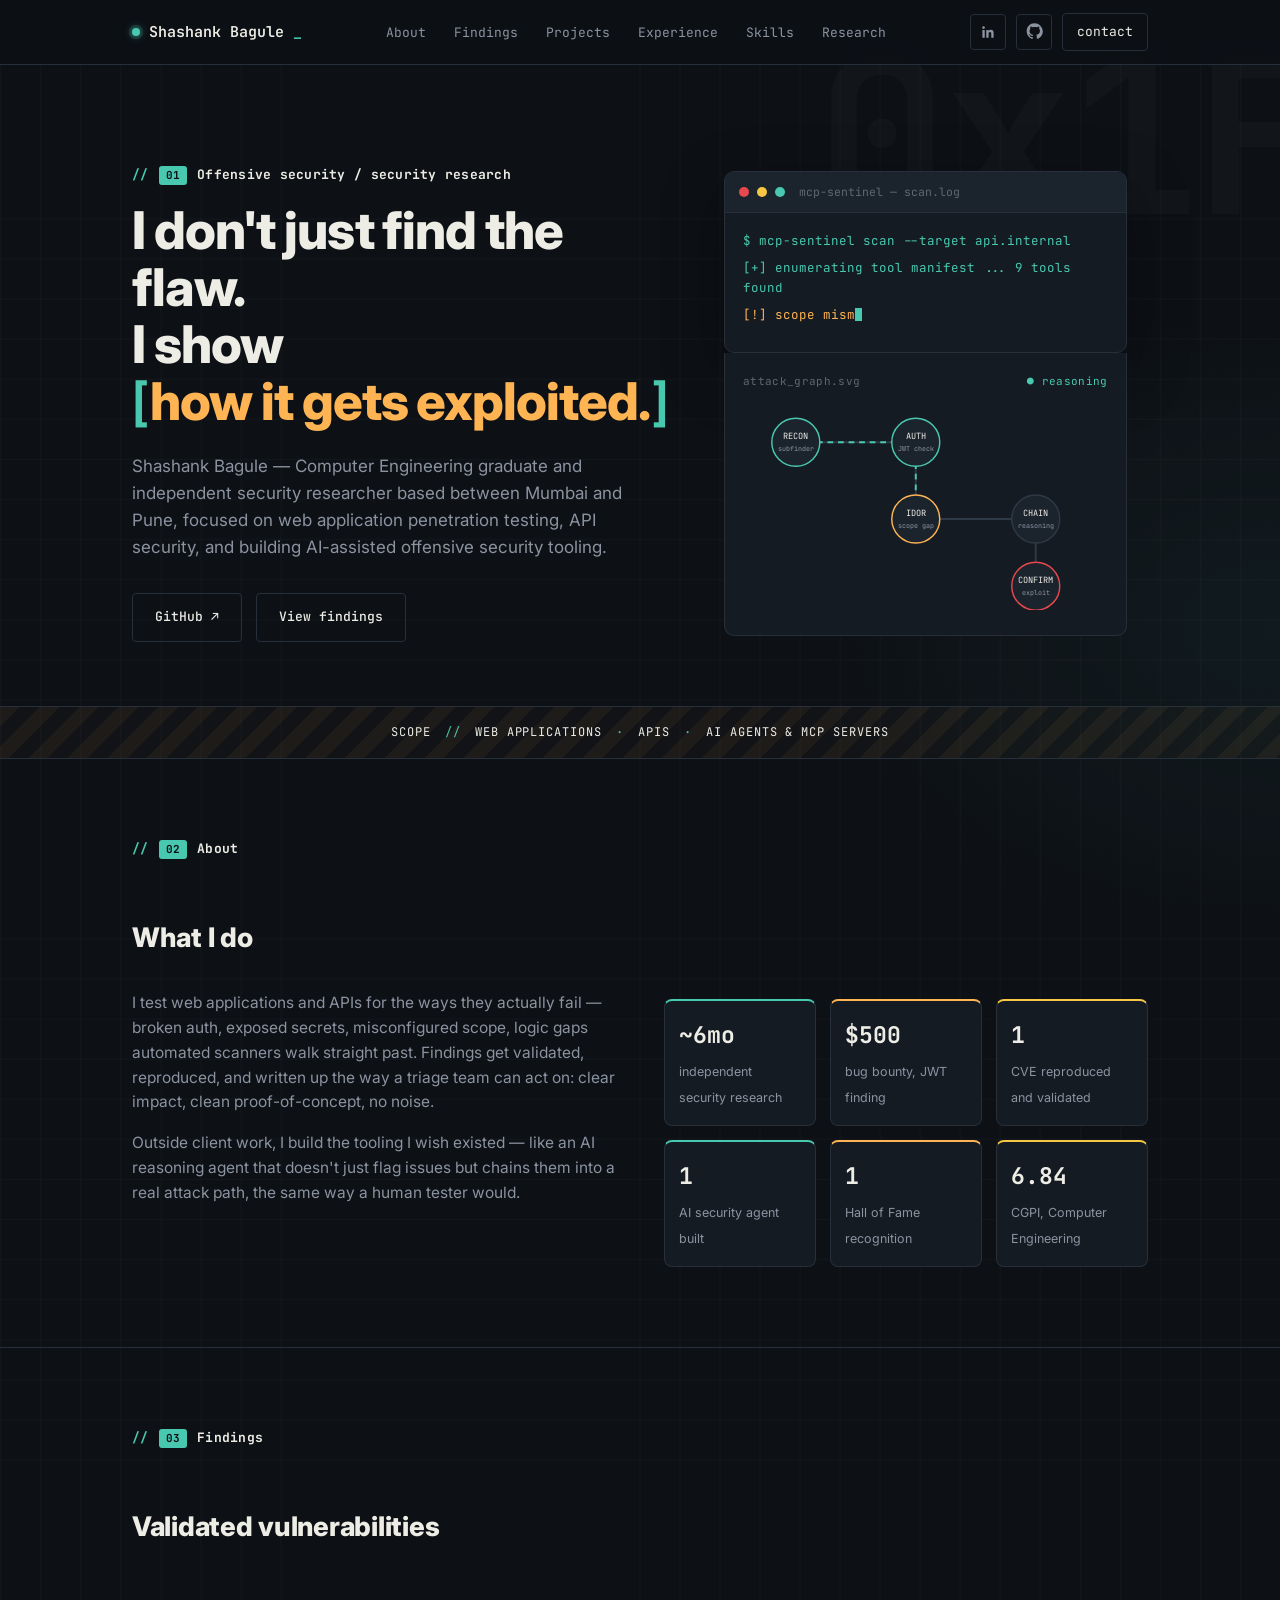
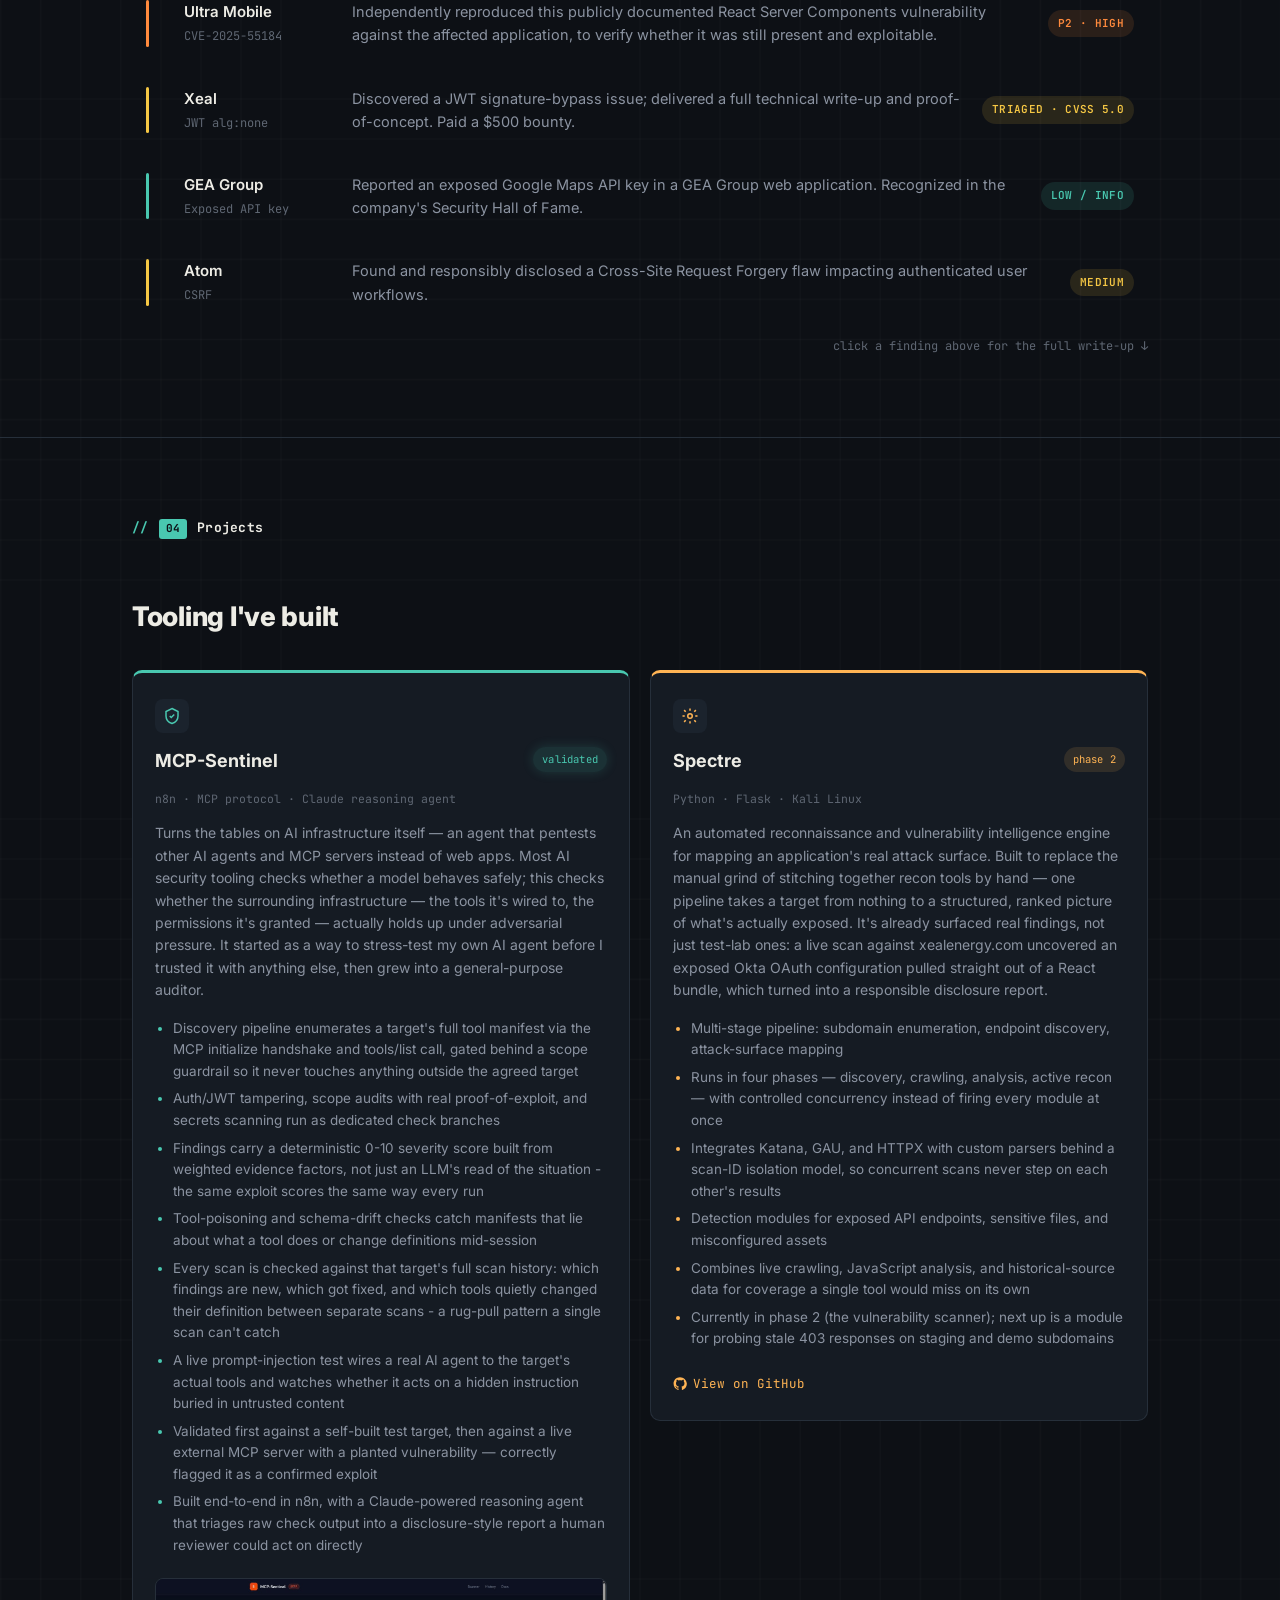
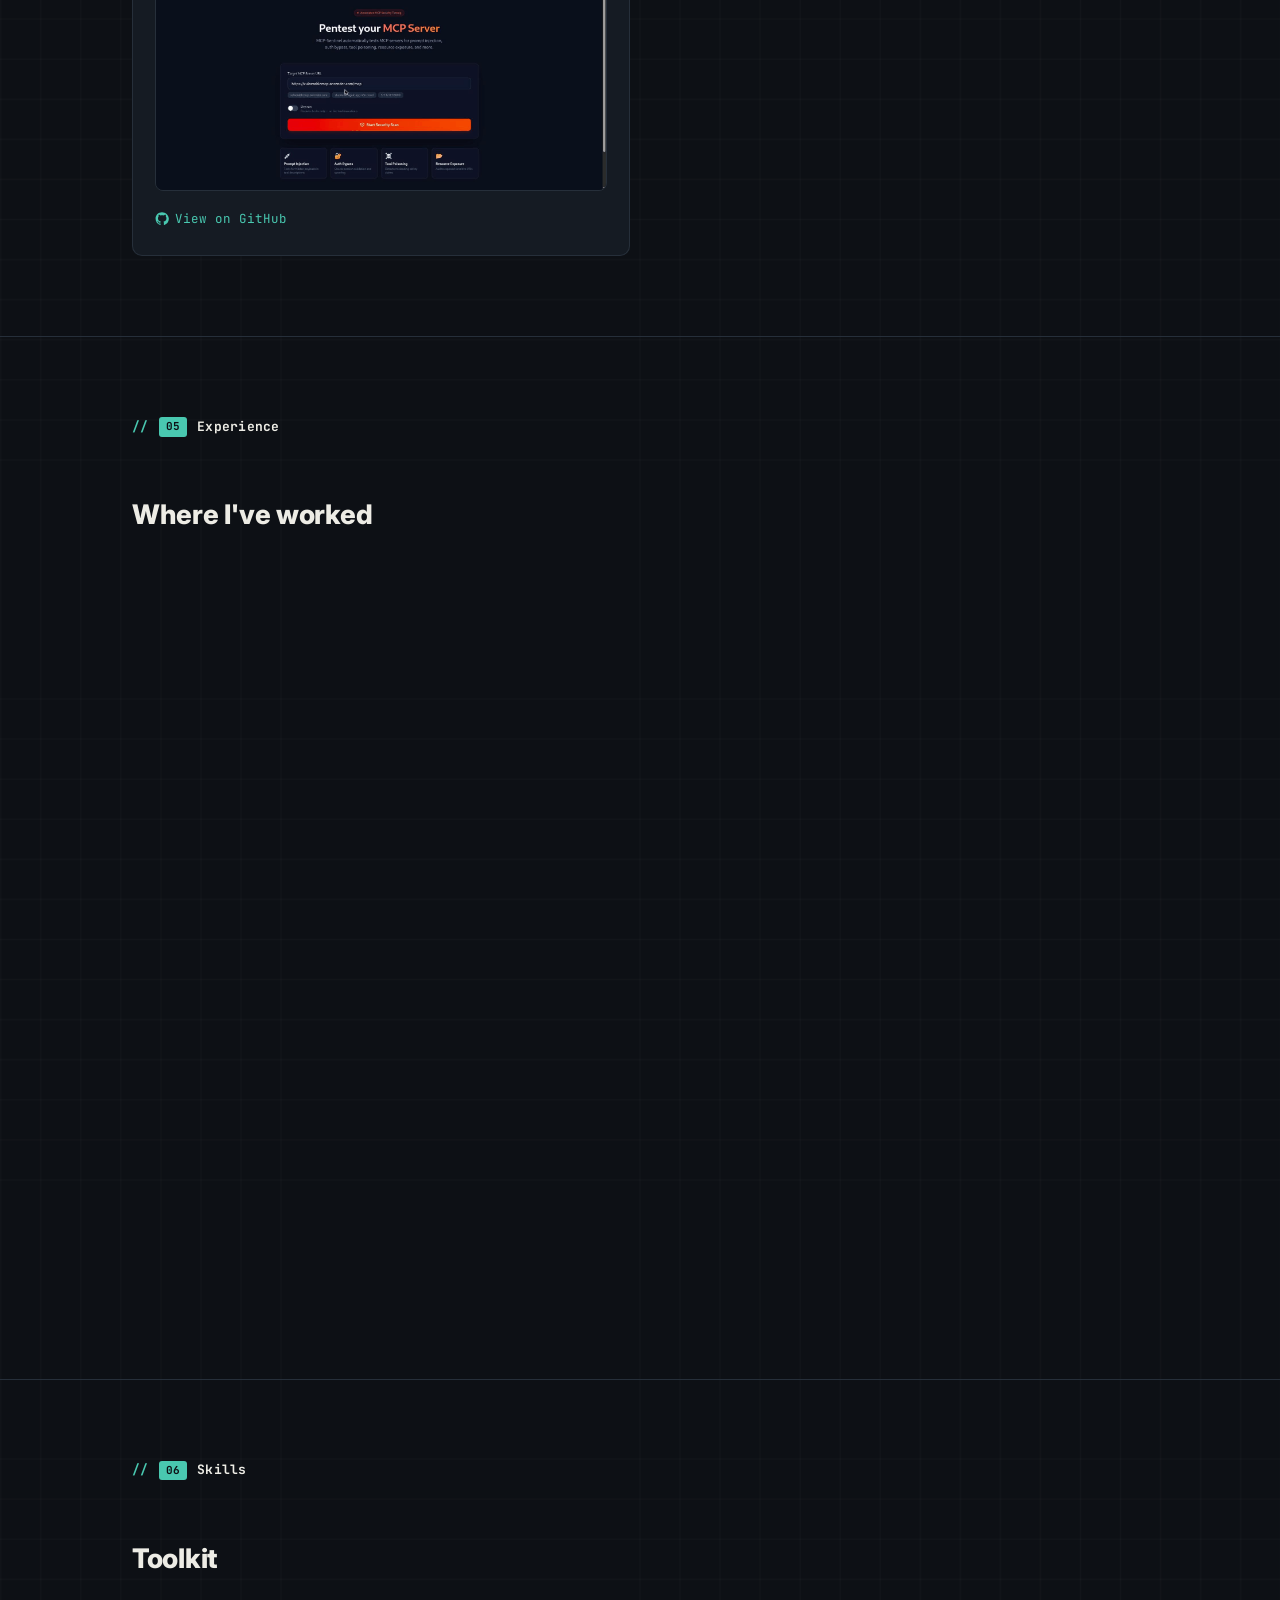
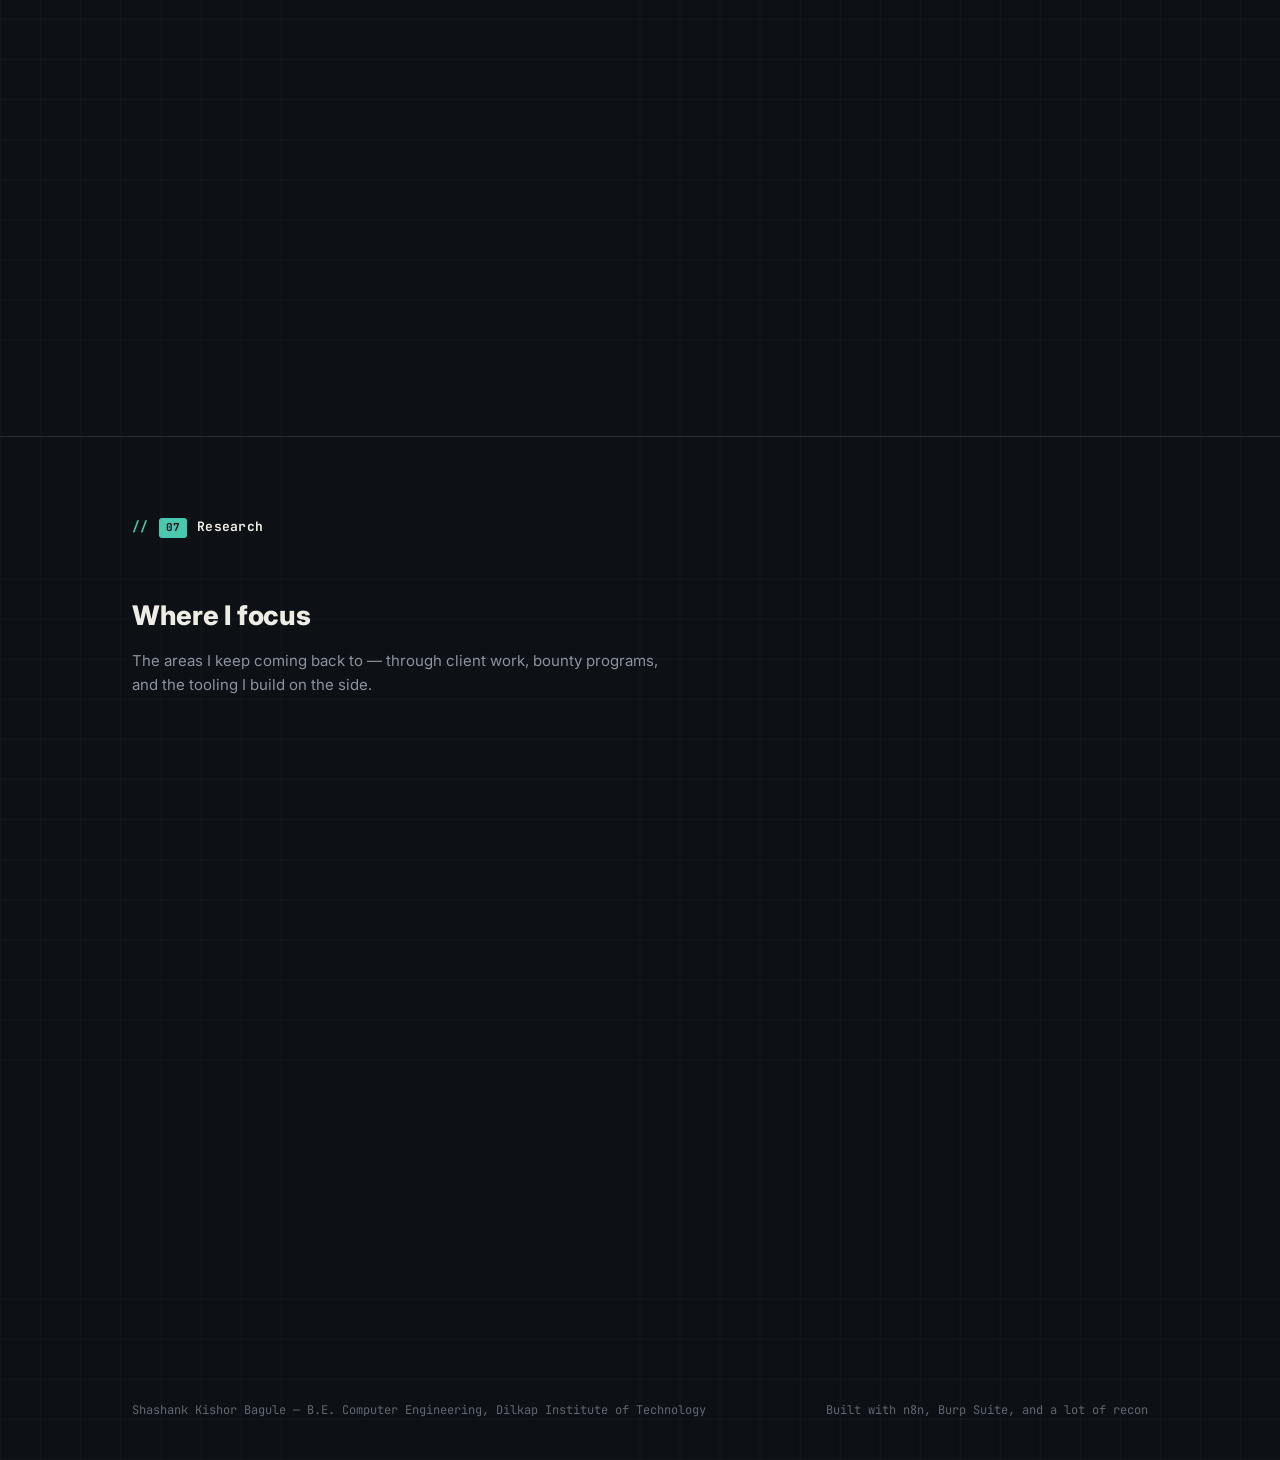
==== index.html @ 4a36bcb7 "Insert MCP-Sentinel scan demo image in index.html Added a demo image for the MCP-Sentinel scan." ====
<!DOCTYPE html>
<html lang="en">
<head>
<meta charset="UTF-8">
<meta name="viewport" content="width=device-width, initial-scale=1.0">
<title>Shashank Bagule — Security Researcher</title>
<meta name="description" content="Shashank Bagule — Security researcher and offensive security tooling builder. Web application penetration testing, VAPT, and AI-assisted security agents.">
<link rel="preconnect" href="https://fonts.googleapis.com">
<link rel="preconnect" href="https://fonts.gstatic.com" crossorigin>
<link href="https://fonts.googleapis.com/css2?family=JetBrains+Mono:wght@400;500;600;700&family=Inter:wght@400;500;600;700;800;900&display=swap" rel="stylesheet">
<link rel="stylesheet" href="assets/style.css">
</head>
<body>

<header>
  <nav class="wrap">
    <a href="#top" class="logo"><span class="dot"></span>Shashank Bagule<span class="cursor">_</span></a>
    <ul class="navlinks">
      <li><a href="#about">About</a></li>
      <li><a href="#findings">Findings</a></li>
      <li><a href="#projects">Projects</a></li>
      <li><a href="#experience">Experience</a></li>
      <li><a href="#skills">Skills</a></li>
      <li><a href="#research">Research</a></li>
    </ul>
    <div class="navright">
      <a class="navicon" href="https://linkedin.com/in/shashankbagule" target="_blank" rel="noopener" aria-label="LinkedIn">
        <svg width="16" height="16" viewBox="0 0 24 24" fill="currentColor"><path d="M20.45 20.45h-3.55v-5.57c0-1.33-.02-3.04-1.85-3.04-1.85 0-2.14 1.45-2.14 2.94v5.67H9.36V9h3.41v1.56h.05c.48-.9 1.64-1.85 3.37-1.85 3.6 0 4.27 2.37 4.27 5.45v6.29zM5.34 7.43c-1.14 0-2.06-.93-2.06-2.06 0-1.14.92-2.06 2.06-2.06 1.13 0 2.06.92 2.06 2.06 0 1.13-.93 2.06-2.06 2.06zm1.78 13.02H3.56V9h3.56v11.45z"/></svg>
      </a>
      <a class="navicon" href="https://github.com/shashankbagule" target="_blank" rel="noopener" aria-label="GitHub">
        <svg width="17" height="17" viewBox="0 0 24 24" fill="currentColor"><path d="M12 .5C5.73.5.98 5.24.98 11.52c0 5.02 3.26 9.28 7.77 10.78.57.1.78-.25.78-.55 0-.27-.01-1.16-.02-2.11-3.16.69-3.83-1.35-3.83-1.35-.52-1.31-1.26-1.66-1.26-1.66-1.03-.7.08-.69.08-.69 1.14.08 1.74 1.17 1.74 1.17 1.01 1.73 2.65 1.23 3.3.94.1-.73.4-1.23.72-1.51-2.52-.29-5.17-1.26-5.17-5.62 0-1.24.44-2.26 1.17-3.05-.12-.29-.51-1.45.11-3.02 0 0 .96-.31 3.14 1.16.91-.25 1.89-.38 2.86-.38.97 0 1.95.13 2.86.38 2.18-1.47 3.14-1.16 3.14-1.16.62 1.57.23 2.73.11 3.02.73.79 1.17 1.81 1.17 3.05 0 4.37-2.65 5.33-5.18 5.61.41.35.77 1.04.77 2.1 0 1.51-.01 2.73-.01 3.1 0 .3.2.66.79.55 4.5-1.5 7.76-5.76 7.76-10.78C23.02 5.24 18.27.5 12 .5z"/></svg>
      </a>
      <a class="navcta" href="mailto:shashankbagule@gmail.com" id="navContactBtn">contact</a>
    </div>
    <button class="menutoggle" id="menutoggle" aria-label="Toggle menu">≡</button>
  </nav>
</header>

<main id="top">

  <section class="hero">
    <div class="hero-watermark">0x1F</div>
    <div class="wrap hero-grid">
      <div>
        <span class="comment"><span class="num">01</span> Offensive security / security research</span>
        <h1>I don't just find the flaw.<br>I show <span class="hl">how it gets exploited.</span></h1>
        <p class="lede">Shashank Bagule — Computer Engineering graduate and independent security researcher based between Mumbai and Pune, focused on web application penetration testing, API security, and building AI-assisted offensive security tooling.</p>
        <div class="herobtns">
          <a class="btn btn-ghost" href="https://github.com/shashankbagule" target="_blank" rel="noopener">GitHub ↗</a>
          <a class="btn btn-ghost" href="#findings">View findings</a>
        </div>
      </div>
      <div>
        <div class="console">
          <div class="console-bar">
            <span class="tl tl-r"></span><span class="tl tl-y"></span><span class="tl tl-g"></span>
            <span class="fname">mcp-sentinel — scan.log</span>
          </div>
          <div class="console-body" id="termbody" aria-hidden="true"></div>
        </div>
        <div class="graph-box">
          <div class="graph-label"><span>attack_graph.svg</span><span class="live">reasoning</span></div>
          <svg viewBox="0 0 380 220" width="100%" role="img" aria-label="Diagram of an attack chain moving from recon to authentication bypass to privilege escalation to a confirmed exploit">
            <title>Attack chain diagram</title>
            <line x1="55" y1="45" x2="180" y2="45" stroke="#2e3947" stroke-width="2"/>
            <line x1="180" y1="45" x2="180" y2="125" stroke="#2e3947" stroke-width="2"/>
            <line x1="180" y1="125" x2="305" y2="125" stroke="#2e3947" stroke-width="2"/>
            <line x1="305" y1="125" x2="305" y2="195" stroke="#2e3947" stroke-width="2"/>

            <line x1="55" y1="45" x2="180" y2="45" stroke="#49c8b0" stroke-width="2" class="dash"/>
            <line x1="180" y1="45" x2="180" y2="125" stroke="#49c8b0" stroke-width="2" class="dash"/>

            <circle cx="55" cy="45" r="25" fill="#1b232d" stroke="#49c8b0" stroke-width="1.5"/>
            <text x="55" y="42" text-anchor="middle" fill="#edece5" font-family="JetBrains Mono" font-size="9">RECON</text>
            <text x="55" y="54" text-anchor="middle" fill="#8b93a1" font-family="JetBrains Mono" font-size="7">subfinder</text>

            <circle cx="180" cy="45" r="25" fill="#1b232d" stroke="#49c8b0" stroke-width="1.5" class="pulse-dot"/>
            <text x="180" y="42" text-anchor="middle" fill="#edece5" font-family="JetBrains Mono" font-size="9">AUTH</text>
            <text x="180" y="54" text-anchor="middle" fill="#8b93a1" font-family="JetBrains Mono" font-size="7">JWT check</text>

            <circle cx="180" cy="125" r="25" fill="#1b232d" stroke="#ffb454" stroke-width="1.5"/>
            <text x="180" y="122" text-anchor="middle" fill="#edece5" font-family="JetBrains Mono" font-size="9">IDOR</text>
            <text x="180" y="134" text-anchor="middle" fill="#8b93a1" font-family="JetBrains Mono" font-size="7">scope gap</text>

            <circle cx="305" cy="125" r="25" fill="#1b232d" stroke="#2e3947" stroke-width="1.5"/>
            <text x="305" y="122" text-anchor="middle" fill="#edece5" font-family="JetBrains Mono" font-size="9">CHAIN</text>
            <text x="305" y="134" text-anchor="middle" fill="#8b93a1" font-family="JetBrains Mono" font-size="7">reasoning</text>

            <circle cx="305" cy="195" r="25" fill="#1b232d" stroke="#e5484d" stroke-width="1.5"/>
            <text x="305" y="192" text-anchor="middle" fill="#edece5" font-family="JetBrains Mono" font-size="9">CONFIRM</text>
            <text x="305" y="204" text-anchor="middle" fill="#8b93a1" font-family="JetBrains Mono" font-size="7">exploit</text>
          </svg>
        </div>
      </div>
    </div>
  </section>

  <div class="scope-stripe">
    <div class="wrap">
      <span>SCOPE</span><span class="sep">//</span><span>WEB APPLICATIONS</span><span class="sep">·</span><span>APIS</span><span class="sep">·</span><span>AI AGENTS &amp; MCP SERVERS</span>
    </div>
  </div>

  <section id="about">
    <div class="wrap">
      <div class="sec-head"><span class="comment"><span class="num">02</span> About</span></div>
      <h2 style="margin-bottom:32px;">What I do</h2>
      <div class="about-grid reveal">
        <div>
          <p>I test web applications and APIs for the ways they actually fail — broken auth, exposed secrets, misconfigured scope, logic gaps automated scanners walk straight past. Findings get validated, reproduced, and written up the way a triage team can act on: clear impact, clean proof-of-concept, no noise.</p>
          <p>Outside client work, I build the tooling I wish existed — like an AI reasoning agent that doesn't just flag issues but chains them into a real attack path, the same way a human tester would.</p>
        </div>
        <div class="stat-row">
          <div class="stat"><b>~6mo</b><span>independent security research</span></div>
          <div class="stat"><b>$500</b><span>bug bounty, JWT finding</span></div>
          <div class="stat"><b>1</b><span>CVE reproduced and validated</span></div>
          <div class="stat"><b>1</b><span>AI security agent built</span></div>
          <div class="stat"><b>1</b><span>Hall of Fame recognition</span></div>
          <div class="stat"><b>6.84</b><span>CGPI, Computer Engineering</span></div>
        </div>
      </div>
    </div>
  </section>

  <section id="findings">
    <div class="wrap">
      <div class="sec-head"><span class="comment"><span class="num">03</span> Findings</span></div>
      <h2 style="margin-bottom:32px;">Validated vulnerabilities</h2>
      <div class="reveal">
        <a class="finding" href="writeups/ultra-mobile.html">
          <span class="bar" style="background:var(--sev-high)"></span>
          <div class="org">Ultra Mobile<small>CVE-2025-55184</small></div>
          <div class="desc">Independently reproduced this publicly documented React Server Components vulnerability against the affected application, to verify whether it was still present and exploitable.</div>
          <span class="badge badge-high">P2 · High</span>
        </a>
        <a class="finding" href="writeups/xeal.html">
          <span class="bar" style="background:var(--sev-medium)"></span>
          <div class="org">Xeal<small>JWT alg:none</small></div>
          <div class="desc">Discovered a JWT signature-bypass issue; delivered a full technical write-up and proof-of-concept. Paid a $500 bounty.</div>
          <span class="badge badge-medium">Triaged · CVSS 5.0</span>
        </a>
        <a class="finding" href="writeups/gea-group.html">
          <span class="bar" style="background:var(--sev-low)"></span>
          <div class="org">GEA Group<small>Exposed API key</small></div>
          <div class="desc">Reported an exposed Google Maps API key in a GEA Group web application. Recognized in the company's Security Hall of Fame.</div>
          <span class="badge badge-low">Low / Info</span>
        </a>
        <a class="finding" href="writeups/atom.html">
          <span class="bar" style="background:var(--sev-medium)"></span>
          <div class="org">Atom<small>CSRF</small></div>
          <div class="desc">Found and responsibly disclosed a Cross-Site Request Forgery flaw impacting authenticated user workflows.</div>
          <span class="badge badge-medium">Medium</span>
        </a>
      </div>
      <div style="text-align:right;margin-top:6px;">
        <span style="font-family:var(--mono);font-size:12px;color:var(--muted-2);">click a finding above for the full write-up ↓</span>
      </div>
    </div>
  </section>

  <section id="projects">
    <div class="wrap">
      <div class="sec-head"><span class="comment"><span class="num">04</span> Projects</span></div>
      <h2 style="margin-bottom:32px;">Tooling I've built</h2>
      <div class="proj-grid reveal">

        <div class="card">
          <div class="card-icon">
            <svg width="18" height="18" viewBox="0 0 24 24" fill="none" stroke="currentColor" stroke-width="2"><path d="M12 2l8 4v6c0 5-3.5 8.5-8 10-4.5-1.5-8-5-8-10V6l8-4z"/><path d="M9 12l2 2 4-4"/></svg>
          </div>
          <div class="card-top"><h3>MCP-Sentinel</h3><span class="status status-active">validated</span></div>
          <div class="stack">n8n · MCP protocol · Claude reasoning agent</div>
          <p>Turns the tables on AI infrastructure itself — an agent that pentests other AI agents and MCP servers instead of web apps. Most AI security tooling checks whether a model behaves safely; this checks whether the surrounding infrastructure — the tools it's wired to, the permissions it's granted — actually holds up under adversarial pressure. It started as a way to stress-test my own AI agent before I trusted it with anything else, then grew into a general-purpose auditor.</p>
          <ul>
            <li>Discovery pipeline enumerates a target's full tool manifest via the MCP initialize handshake and tools/list call, gated behind a scope guardrail so it never touches anything outside the agreed target</li>
            <li>Auth/JWT tampering, scope audits with real proof-of-exploit, and secrets scanning run as dedicated check branches</li>   
          <li>Findings carry a deterministic 0-10 severity score built from weighted evidence factors, not just an LLM's read of the situation - the same exploit scores the same way every run</li>
            <li>Tool-poisoning and schema-drift checks catch manifests that lie about what a tool does or change definitions mid-session</li>
            <li>Every scan is checked against that target's full scan history: which findings are new, which got fixed, and which tools quietly changed their definition between separate scans - a rug-pull pattern a single scan can't catch</li>
            <li>A live prompt-injection test wires a real AI agent to the target's actual tools and watches whether it acts on a hidden instruction buried in untrusted content</li>
            <li>Validated first against a self-built test target, then against a live external MCP server with a planted vulnerability — correctly flagged it as a confirmed exploit</li>
            <li>Built end-to-end in n8n, with a Claude-powered reasoning agent that triages raw check output into a disclosure-style report a human reviewer could act on directly</li>
          </ul>
          <img src="assets/mcp-sentinel-demo.gif" alt="MCP-Sentinel scan demo" loading="lazy" style="width:100%;border-radius:8px;margin-top:16px;display:block;border:1px solid var(--line);">
          <a href="https://github.com/shashankbagule/mcp-sentinel" target="_blank" rel="noopener" style="display:inline-flex;align-items:center;gap:6px;margin-top:18px;font-family:var(--mono);font-size:12.5px;color:var(--accent-2);text-decoration:none;">
            <svg width="14" height="14" viewBox="0 0 24 24" fill="currentColor"><path d="M12 .5C5.73.5.98 5.24.98 11.52c0 5.02 3.26 9.28 7.77 10.78.57.1.78-.25.78-.55 0-.27-.01-1.16-.02-2.11-3.16.69-3.83-1.35-3.83-1.35-.52-1.31-1.26-1.66-1.26-1.66-1.03-.7.08-.69.08-.69 1.14.08 1.74 1.17 1.74 1.17 1.01 1.73 2.65 1.23 3.3.94.1-.73.4-1.23.72-1.51-2.52-.29-5.17-1.26-5.17-5.62 0-1.24.44-2.26 1.17-3.05-.12-.29-.51-1.45.11-3.02 0 0 .96-.31 3.14 1.16.91-.25 1.89-.38 2.86-.38.97 0 1.95.13 2.86.38 2.18-1.47 3.14-1.16 3.14-1.16.62 1.57.23 2.73.11 3.02.73.79 1.17 1.81 1.17 3.05 0 4.37-2.65 5.33-5.18 5.61.41.35.77 1.04.77 2.1 0 1.51-.01 2.73-.01 3.1 0 .3.2.66.79.55 4.5-1.5 7.76-5.76 7.76-10.78C23.02 5.24 18.27.5 12 .5z"/></svg>
            View on GitHub
          </a>
        </div>

        <div class="card progress">
          <div class="card-icon">
            <svg width="18" height="18" viewBox="0 0 24 24" fill="none" stroke="currentColor" stroke-width="2"><circle cx="12" cy="12" r="3"/><path d="M12 2v3M12 19v3M4.2 4.2l2.1 2.1M17.7 17.7l2.1 2.1M2 12h3M19 12h3M4.2 19.8l2.1-2.1M17.7 6.3l2.1-2.1"/></svg>
          </div>
          <div class="card-top"><h3>Spectre</h3><span class="status status-progress">phase 2</span></div>
          <div class="stack">Python · Flask · Kali Linux</div>
          <p>An automated reconnaissance and vulnerability intelligence engine for mapping an application's real attack surface. Built to replace the manual grind of stitching together recon tools by hand — one pipeline takes a target from nothing to a structured, ranked picture of what's actually exposed. It's already surfaced real findings, not just test-lab ones: a live scan against xealenergy.com uncovered an exposed Okta OAuth configuration pulled straight out of a React bundle, which turned into a responsible disclosure report.</p>
          <ul>
            <li>Multi-stage pipeline: subdomain enumeration, endpoint discovery, attack-surface mapping</li>
            <li>Runs in four phases — discovery, crawling, analysis, active recon — with controlled concurrency instead of firing every module at once</li>
            <li>Integrates Katana, GAU, and HTTPX with custom parsers behind a scan-ID isolation model, so concurrent scans never step on each other's results</li>
            <li>Detection modules for exposed API endpoints, sensitive files, and misconfigured assets</li>
            <li>Combines live crawling, JavaScript analysis, and historical-source data for coverage a single tool would miss on its own</li>
            <li>Currently in phase 2 (the vulnerability scanner); next up is a module for probing stale 403 responses on staging and demo subdomains</li>
          </ul>
          <a href="https://github.com/shashankbagule/spectre" target="_blank" rel="noopener" style="display:inline-flex;align-items:center;gap:6px;margin-top:18px;font-family:var(--mono);font-size:12.5px;color:var(--accent);text-decoration:none;">
            <svg width="14" height="14" viewBox="0 0 24 24" fill="currentColor"><path d="M12 .5C5.73.5.98 5.24.98 11.52c0 5.02 3.26 9.28 7.77 10.78.57.1.78-.25.78-.55 0-.27-.01-1.16-.02-2.11-3.16.69-3.83-1.35-3.83-1.35-.52-1.31-1.26-1.66-1.26-1.66-1.03-.7.08-.69.08-.69 1.14.08 1.74 1.17 1.74 1.17 1.01 1.73 2.65 1.23 3.3.94.1-.73.4-1.23.72-1.51-2.52-.29-5.17-1.26-5.17-5.62 0-1.24.44-2.26 1.17-3.05-.12-.29-.51-1.45.11-3.02 0 0 .96-.31 3.14 1.16.91-.25 1.89-.38 2.86-.38.97 0 1.95.13 2.86.38 2.18-1.47 3.14-1.16 3.14-1.16.62 1.57.23 2.73.11 3.02.73.79 1.17 1.81 1.17 3.05 0 4.37-2.65 5.33-5.18 5.61.41.35.77 1.04.77 2.1 0 1.51-.01 2.73-.01 3.1 0 .3.2.66.79.55 4.5-1.5 7.76-5.76 7.76-10.78C23.02 5.24 18.27.5 12 .5z"/></svg>
            View on GitHub
          </a>
        </div>

      </div>
    </div>
  </section>

  <section id="experience">
    <div class="wrap">
      <div class="sec-head"><span class="comment"><span class="num">05</span> Experience</span></div>
      <h2 style="margin-bottom:32px;">Where I've worked</h2>
      <div class="reveal">
        <div class="xp-item">
          <div class="when">Aug 2026 — Present</div>
          <div>
            <h3>Project Dynamo Fellow</h3>
            <div class="org">Handshake AI · Remote</div>
            <p style="color:var(--muted);font-size:14px;margin:0 0 12px;">Working on Terminal-Bench 2, a benchmark used to evaluate how well AI agents handle real command-line work — my job is to make sure the hard tasks are actually hard for the right reasons.</p>
            <ul>
              <li>Design challenging, realistic command-line tasks that evaluate AI agents' ability to reason and execute multi-step problems</li>
              <li>Author security and digital forensics tasks: investigation, analysis, and evidence-based troubleshooting</li>
              <li>Build reproducible task environments with clear requirements, expected outcomes, and validation criteria</li>
              <li>Apply adversarial thinking to close loopholes agents could exploit to pass a task without solving it properly</li>
              <li>Take each task through a multi-stage review pipeline — peer review, automated quality gates, and multiple revision rounds — before it's accepted into the benchmark</li>
              <li>Calibrate task difficulty against real agent trial data so tasks stay genuinely discriminating, neither trivially solvable nor unfairly opaque</li>
            </ul>
          </div>
        </div>
        <div class="xp-item">
          <div class="when">Independent</div>
          <div>
            <h3>Security Researcher</h3>
            <div class="org">Self-directed</div>
            <p style="color:var(--muted);font-size:14px;margin:0 0 12px;">About six months of self-directed offensive security work — no employer, no assigned scope, just live programs and my own curiosity about how real systems break.</p>
            <ul>
              <li>Bug bounty hunting and responsible disclosure across multiple live programs</li>
              <li>Skill development through CTF-style practice and building personal offensive-security tooling</li>
              <li>Run a personal toolchain built around Burp Suite Professional, Nuclei, Subfinder, and HTTPX on a dedicated Kali Linux setup</li>
              <li>Completed virtual job simulations with Tata, Deloitte, Mastercard, Commonwealth Bank, and Datacom covering forensics, incident response, and risk assessment</li>
            </ul>
          </div>
        </div>
      </div>
    </div>
  </section>

  <section id="skills">
    <div class="wrap">
      <div class="sec-head"><span class="comment"><span class="num">06</span> Skills</span></div>
      <h2 style="margin-bottom:32px;">Toolkit</h2>
      <div class="skill-cols reveal">
        <div class="skill-col">
          <h4>Testing</h4>
          <div class="chips">
            <span class="chip">WAPT</span><span class="chip">VAPT</span><span class="chip">OWASP Top 10</span>
            <span class="chip">API Security</span><span class="chip">Recon</span>
            <span class="chip">Bug Bounty Triage</span><span class="chip">Responsible Disclosure</span>
          </div>
        </div>
        <div class="skill-col">
          <h4>Tools</h4>
          <div class="chips">
            <span class="chip">Burp Suite Pro</span><span class="chip">Nmap</span><span class="chip">Nuclei</span>
            <span class="chip">Metasploit</span><span class="chip">Nessus</span><span class="chip">Bloodhound</span>
            <span class="chip">SQLMap</span><span class="chip">Subfinder</span><span class="chip">HTTPX</span>
          </div>
        </div>
        <div class="skill-col">
          <h4>Platforms</h4>
          <div class="chips">
            <span class="chip">Kali Linux</span><span class="chip">Windows</span><span class="chip">GitHub</span><span class="chip">n8n</span>
          </div>
        </div>
      </div>

      <div style="margin-top:40px;" class="reveal">
        <h4 style="font-family:var(--mono);font-size:12px;color:var(--fg);font-weight:700;text-transform:uppercase;letter-spacing:0.05em;margin:0 0 14px;">Certifications</h4>
        <div class="cert-row">
          <div class="cert"><span class="yr">2025</span><span class="name">Oracle Cloud Infrastructure — Certified Generative AI Professional</span></div>
          <div class="cert"><span class="yr">2025</span><span class="name">Advent of Cyber — TryHackMe</span></div>
        </div>
      </div>
    </div>
  </section>

  <section id="research">
    <div class="wrap">
      <div class="sec-head"><span class="comment"><span class="num">07</span> Research</span></div>
      <h2 style="margin-bottom:12px;">Where I focus</h2>
      <p style="color:var(--muted);font-size:15px;max-width:60ch;margin:0 0 30px;">The areas I keep coming back to — through client work, bounty programs, and the tooling I build on the side.</p>
      <div class="research-grid reveal">
        <div class="research-tag">
          <svg width="16" height="16" viewBox="0 0 24 24" fill="none" stroke="currentColor" stroke-width="2"><rect x="3" y="4" width="18" height="16" rx="2"/><path d="M3 9h18M8 4v5"/></svg>
          Web Application Security
        </div>
        <div class="research-tag">
          <svg width="16" height="16" viewBox="0 0 24 24" fill="none" stroke="currentColor" stroke-width="2"><path d="M12 2l3 3-3 3-3-3 3-3zM2 12l3-3 3 3-3 3-3-3zM12 22l-3-3 3-3 3 3-3 3zM22 12l-3 3-3-3 3-3 3 3z"/></svg>
          API Security
        </div>
        <div class="research-tag">
          <svg width="16" height="16" viewBox="0 0 24 24" fill="none" stroke="currentColor" stroke-width="2"><rect x="5" y="11" width="14" height="9" rx="2"/><path d="M8 11V7a4 4 0 018 0v4"/></svg>
          JWT Security
        </div>
        <div class="research-tag">
          <svg width="16" height="16" viewBox="0 0 24 24" fill="none" stroke="currentColor" stroke-width="2"><path d="M12 2l8 4v6c0 5-3.5 8.5-8 10-4.5-1.5-8-5-8-10V6l8-4z"/><path d="M9 12l2 2 4-4"/></svg>
          AI Security
        </div>
        <div class="research-tag">
          <svg width="16" height="16" viewBox="0 0 24 24" fill="none" stroke="currentColor" stroke-width="2"><circle cx="12" cy="12" r="3"/><path d="M12 2v3M12 19v3M4.2 4.2l2.1 2.1M17.7 17.7l2.1 2.1M2 12h3M19 12h3M4.2 19.8l2.1-2.1M17.7 6.3l2.1-2.1"/></svg>
          MCP Security
        </div>
        <div class="research-tag">
          <svg width="16" height="16" viewBox="0 0 24 24" fill="none" stroke="currentColor" stroke-width="2"><circle cx="11" cy="11" r="7"/><path d="M21 21l-4.3-4.3"/></svg>
          Recon &amp; Attack Surface Discovery
        </div>
        <div class="research-tag">
          <svg width="16" height="16" viewBox="0 0 24 24" fill="none" stroke="currentColor" stroke-width="2"><path d="M9 3h6l1 4H8l1-4z"/><path d="M6 7h12l-1 13a2 2 0 01-2 2H9a2 2 0 01-2-2L6 7z"/><path d="M10 11v6M14 11v6"/></svg>
          Digital Forensics
        </div>
      </div>
    </div>
  </section>

</main>

<footer>
  <div class="wrap">
    <div class="contact-box reveal">
      <span class="comment"><span class="num">08</span> Contact</span>
      <h2>Open to VAPT and application security roles</h2>
      <p>Based in Mumbai / Pune, open to hybrid work in either city.</p>
      <div class="contact-links">
        <a class="btn btn-primary" href="mailto:shashankbagule@gmail.com" id="footerContactBtn">shashankbagule@gmail.com</a>
        <a class="btn btn-ghost" href="tel:+918104315009">+91-8104315009</a>
        <a class="btn btn-ghost" href="https://linkedin.com/in/shashankbagule" target="_blank" rel="noopener">linkedin.com/in/shashankbagule</a>
        <a class="btn btn-ghost" href="https://github.com/shashankbagule" target="_blank" rel="noopener">github.com/shashankbagule</a>
      </div>
    </div>
    <div class="foot-meta">
      <span>Shashank Kishor Bagule — B.E. Computer Engineering, Dilkap Institute of Technology</span>
      <span>Built with n8n, Burp Suite, and a lot of recon</span>
    </div>
  </div>
</footer>

<script>
  function wireCopyEmail(btn){
    if(!btn) return;
    var original = btn.textContent;
    btn.addEventListener('click', function(){
      if(navigator.clipboard){
        navigator.clipboard.writeText('shashankbagule@gmail.com').then(function(){
          btn.textContent = 'Copied ✓';
          setTimeout(function(){ btn.textContent = original; }, 1800);
        }).catch(function(){});
      }
    });
  }
  wireCopyEmail(document.getElementById('navContactBtn'));
  wireCopyEmail(document.getElementById('footerContactBtn'));

  document.getElementById('menutoggle').addEventListener('click', function(){
    var links = document.querySelector('.navlinks');
    var open = links.style.display === 'flex';
    links.style.display = open ? 'none' : 'flex';
    links.style.cssText += open ? '' : 'flex-direction:column;position:absolute;top:64px;right:32px;background:#151b23;border:1px solid #262f3a;border-radius:8px;padding:16px 22px;gap:14px;';
  });

  var reduceMotion = window.matchMedia('(prefers-reduced-motion: reduce)').matches;

  var els = document.querySelectorAll('.reveal');
  if(!reduceMotion && 'IntersectionObserver' in window){
    els.forEach(function(el){ el.classList.add('pending'); });
    var io = new IntersectionObserver(function(entries){
      entries.forEach(function(e){
        if(e.isIntersecting){ e.target.classList.add('in'); io.unobserve(e.target); }
      });
    }, {threshold:0.12});
    els.forEach(function(el){ io.observe(el); });
  }

  var termLines = [
    {t:'$ mcp-sentinel scan --target api.internal', c:'prompt'},
    {t:'[+] enumerating tool manifest ... 9 tools found', c:'ok'},
    {t:'[!] scope mismatch on read_config (write access)', c:'warn'},
    {t:'[+] executing proof-of-exploit ...', c:'ok'},
    {t:'[CRITICAL] confirmed exploit — delete persisted', c:'crit'}
  ];
  var termEl = document.getElementById('termbody');
  if(termEl){
    if(reduceMotion){
      termEl.innerHTML = termLines.map(function(l){return '<div class="ln '+l.c+'">'+l.t+'</div>';}).join('');
    } else {
      var li = 0, ci = 0;
      function typeLine(){
        if(li >= termLines.length){
          setTimeout(function(){ termEl.innerHTML=''; li=0; ci=0; typeLine(); }, 2600);
          return;
        }
        var line = termLines[li];
        if(ci === 0){
          var div = document.createElement('div');
          div.className = 'ln ' + line.c;
          div.innerHTML = '<span class="caret"></span>';
          termEl.appendChild(div);
        }
        var div = termEl.lastChild;
        ci++;
        div.innerHTML = line.t.slice(0, ci) + '<span class="caret"></span>';
        if(ci < line.t.length){
          setTimeout(typeLine, 16);
        } else {
          div.innerHTML = line.t;
          li++; ci = 0;
          setTimeout(typeLine, 380);
        }
      }
      typeLine();
    }
  }
</script>

</body>
</html>
---- assets/style.css ----
:root{
    --bg:#0d1015;
    --bg-alt:#151b23;
    --bg-raise:#1b232d;
    --line: #262f3a;
    --line-soft: #1d252f;
    --fg:#edece5;
    --muted:#8b93a1;
    --muted-2:#5f6773;
    --accent:#ffb454;
    --accent-2:#49c8b0;
    --sev-critical:#e5484d;
    --sev-high:#ff8a3d;
    --sev-medium:#f5c744;
    --sev-low:#49c8b0;
    --mono: 'JetBrains Mono', monospace;
    --sans: 'Inter', sans-serif;
  }
  *{box-sizing:border-box;}
  html{scroll-behavior:smooth;}
  body{
    margin:0;
    overflow-x:hidden;
    background:
      radial-gradient(ellipse 900px 500px at 15% -10%, rgba(255,180,84,0.05), transparent 60%),
      radial-gradient(ellipse 900px 600px at 100% 10%, rgba(73,200,176,0.06), transparent 55%),
      repeating-linear-gradient(0deg, rgba(255,255,255,0.018) 0px, rgba(255,255,255,0.018) 1px, transparent 1px, transparent 40px),
      repeating-linear-gradient(90deg, rgba(255,255,255,0.018) 0px, rgba(255,255,255,0.018) 1px, transparent 1px, transparent 40px),
      var(--bg);
    color:var(--fg);
    font-family:var(--sans);
    line-height:1.6;
    -webkit-font-smoothing:antialiased;
  }
  a{color:inherit;}
  ::selection{background:var(--accent);color:#1a1200;}

  .wrap{max-width:1080px;margin:0 auto;padding:0 32px;}

  .comment{
    font-family:var(--mono);
    font-size:13px;
    letter-spacing:0.02em;
    color:var(--fg);
    font-weight:700;
    display:flex;
    align-items:center;
    gap:10px;
    margin-bottom:16px;
  }
  .comment::before{content:"//";color:var(--accent-2);font-weight:700;}
  .comment .num{
    color:var(--bg);background:var(--accent-2);
    font-weight:700;padding:1px 7px;border-radius:3px;font-size:11px;
  }

  /* NAV */
  header{
    position:sticky;top:0;z-index:50;
    background:rgba(13,16,21,0.82);
    backdrop-filter:blur(12px);
    border-bottom:1px solid var(--line);
  }
  nav.wrap{
    display:flex;align-items:center;justify-content:space-between;
    height:64px;
  }
  .logo{
    font-family:var(--mono);font-weight:600;font-size:15px;
    color:var(--fg);text-decoration:none;
    display:flex;align-items:center;gap:9px;
  }
  .logo .dot{width:8px;height:8px;border-radius:50%;background:var(--accent-2);
    box-shadow:0 0 0 3px rgba(73,200,176,0.18), 0 0 10px rgba(73,200,176,0.6);
    animation:blink 2.4s ease-in-out infinite;
  }
  @keyframes blink{0%,100%{opacity:1;}50%{opacity:0.4;}}
  .logo .cursor{color:var(--accent-2);animation:blink 1.1s step-end infinite;}
  .navlinks{display:flex;gap:28px;list-style:none;margin:0;padding:0;}
  .navlinks a{
    font-family:var(--mono);font-size:13px;color:var(--muted);
    text-decoration:none;transition:color .15s ease;position:relative;
  }
  .navlinks a:hover{color:var(--accent-2);}
  .navcta{
    font-family:var(--mono);font-size:13px;
    border:1px solid var(--line);color:var(--fg);
    padding:8px 14px;border-radius:4px;text-decoration:none;
    transition:border-color .15s ease, color .15s ease, box-shadow .15s ease;
  }
  .navcta:hover{border-color:var(--accent-2);color:var(--accent-2);box-shadow:0 0 0 1px rgba(73,200,176,0.25), 0 0 16px rgba(73,200,176,0.15);}
  .menutoggle{display:none;background:none;border:1px solid var(--line);border-radius:4px;
    color:var(--fg);width:38px;height:38px;font-size:18px;cursor:pointer;}
  .navright{display:flex;align-items:center;gap:10px;}
  .navicon{
    display:flex;align-items:center;justify-content:center;
    width:36px;height:36px;border-radius:4px;border:1px solid var(--line);color:var(--muted);
    transition:border-color .15s ease, color .15s ease, box-shadow .15s ease;
  }
  .navicon:hover{border-color:var(--accent-2);color:var(--accent-2);box-shadow:0 0 16px rgba(73,200,176,0.15);}

  /* RESUME DROPDOWN */
  .resume-drop{position:relative;display:inline-flex;align-items:stretch;}
  .resume-menu{
    display:none;position:absolute;top:calc(100% + 8px);left:0;z-index:10;
    background:var(--bg-raise);border:1px solid var(--line);border-radius:8px;
    min-width:190px;padding:6px;box-shadow:0 12px 32px rgba(0,0,0,0.4);
  }
  .resume-drop.open .resume-menu{display:block;}
  .resume-menu a{
    display:flex;align-items:center;justify-content:space-between;gap:8px;
    font-family:var(--mono);font-size:12.5px;color:var(--fg);text-decoration:none;
    padding:9px 10px;border-radius:5px;transition:background .12s ease;
  }
  .resume-menu a:hover{background:var(--bg-alt);color:var(--accent-2);}

  /* HERO */
  .hero{padding:100px 0 0;border-bottom:1px solid var(--line);position:relative;}
  .hero-watermark{
    position:absolute;top:-40px;right:-40px;font-family:var(--mono);font-weight:700;
    font-size:220px;color:rgba(255,255,255,0.025);letter-spacing:-6px;
    pointer-events:none;line-height:1;user-select:none;z-index:0;
  }
  .hero-grid{display:grid;grid-template-columns:1.05fr 0.95fr;gap:56px;align-items:center;position:relative;z-index:1;padding-bottom:64px;}
  h1{
    font-size:52px;line-height:1.1;font-weight:800;letter-spacing:-0.02em;
    margin:0 0 22px;color:var(--fg);
  }
  h1 .hl{color:var(--accent);white-space:nowrap;}
  h1 .hl::before{content:"[";color:var(--accent-2);margin-right:2px;font-weight:600;}
  h1 .hl::after{content:"]";color:var(--accent-2);margin-left:2px;font-weight:600;}
  .hero p.lede{font-size:17px;color:var(--muted);max-width:46ch;margin:0 0 32px;}
  .herobtns{display:flex;gap:14px;flex-wrap:wrap;}
  .btn{
    font-family:var(--mono);font-size:13px;font-weight:500;
    padding:13px 22px;border-radius:4px;text-decoration:none;
    display:inline-flex;align-items:center;gap:8px;
    transition:transform .15s ease, border-color .15s ease, background .15s ease, box-shadow .15s ease;
  }
  .btn-primary{background:var(--accent);color:#1a1200;}
  .btn-primary:hover{transform:translateY(-1px);box-shadow:0 4px 24px rgba(255,180,84,0.35);}
  .btn-ghost{border:1px solid var(--line);color:var(--fg);}
  .btn-ghost:hover{border-color:var(--accent-2);color:var(--accent-2);box-shadow:0 0 16px rgba(73,200,176,0.12);}

  .console{
    background:var(--bg-alt);border:1px solid var(--line);border-radius:10px;
    overflow:hidden;box-shadow:0 20px 60px rgba(0,0,0,0.35);
  }
  .console-bar{
    display:flex;align-items:center;gap:8px;padding:11px 14px;
    background:var(--bg-raise);border-bottom:1px solid var(--line);
  }
  .console-bar .tl{width:10px;height:10px;border-radius:50%;}
  .tl-r{background:#e5484d;} .tl-y{background:#f5c744;} .tl-g{background:#49c8b0;}
  .console-bar .fname{font-family:var(--mono);font-size:11.5px;color:var(--muted-2);margin-left:6px;}
  .console-body{padding:18px 18px 20px;font-family:var(--mono);font-size:12.5px;min-height:118px;}
  .console-body .ln{color:var(--muted);margin-bottom:7px;white-space:pre-wrap;}
  .console-body .prompt{color:var(--accent-2);}
  .console-body .ok{color:var(--accent-2);}
  .console-body .warn{color:var(--accent);}
  .console-body .crit{color:var(--sev-critical);}
  .caret{display:inline-block;width:7px;height:13px;background:var(--accent-2);vertical-align:-2px;animation:blink 1s step-end infinite;}

  .graph-box{
    background:var(--bg-alt);border:1px solid var(--line);border-top:none;
    border-radius:0 0 10px 10px;padding:20px 18px 18px;
  }
  .graph-label{font-family:var(--mono);font-size:11px;color:var(--muted-2);
    display:flex;justify-content:space-between;margin-bottom:8px;letter-spacing:0.03em;}
  .graph-label .live{color:var(--accent-2);}
  .graph-label .live::before{content:"● ";}

  /* SCOPE STRIPE */
  .scope-stripe{
    position:relative;padding:16px 0;
    background:repeating-linear-gradient(135deg, rgba(255,180,84,0.07) 0 14px, rgba(255,180,84,0.02) 14px 28px);
    border-bottom:1px solid var(--line);
  }
  .scope-stripe .wrap{display:flex;align-items:center;justify-content:center;gap:14px;flex-wrap:wrap;}
  .scope-stripe span{font-family:var(--mono);font-size:12px;color:var(--fg);letter-spacing:0.08em;}
  .scope-stripe .sep{color:var(--accent-2);}

  /* SECTIONS */
  section{padding:80px 0;border-bottom:1px solid var(--line);position:relative;}
  section:last-of-type{border-bottom:none;}
  .sec-head{margin-bottom:40px;display:flex;align-items:baseline;gap:16px;}
  h2{font-size:27px;font-weight:800;margin:0;letter-spacing:-0.01em;}

  /* ABOUT */
  .about-grid{display:grid;grid-template-columns:1fr 1fr;gap:48px;}
  .about-grid p{color:var(--muted);font-size:15.5px;margin:0 0 16px;}
  .stat-row{display:grid;grid-template-columns:repeat(3,1fr);gap:14px;margin-top:8px;}
  .stat{
    background:var(--bg-alt);border:1px solid var(--line);border-radius:8px;
    padding:16px 14px;border-top:2px solid var(--accent-2);
    transition:border-color .15s ease, transform .15s ease;
  }
  .stat:nth-child(3n+2){border-top-color:var(--accent);}
  .stat:nth-child(3n){border-top-color:var(--sev-medium);}
  .stat:hover{transform:translateY(-2px);}
  .stat b{display:block;font-family:var(--mono);font-size:23px;color:var(--fg);margin-bottom:4px;}
  .stat span{font-size:12.5px;color:var(--muted);}

  /* FINDINGS */
  .finding{
    display:grid;grid-template-columns:20px 150px 1fr auto;gap:18px;align-items:center;
    padding:20px 14px;border-radius:6px;
    transition:background .15s ease, transform .15s ease;
    text-decoration:none;color:inherit;cursor:pointer;
  }
  .finding:hover{background:var(--bg-alt);transform:translateX(3px);}
  .finding:hover .org{color:var(--accent-2);}
  .finding .fid{font-family:var(--mono);font-size:10.5px;color:var(--muted-2);}
  .finding .bar{width:3px;align-self:stretch;border-radius:2px;}
  .finding .org{font-weight:600;font-size:15px;}
  .finding .org small{display:block;font-family:var(--mono);font-size:12px;color:var(--muted-2);font-weight:400;margin-top:3px;}
  .finding .desc{color:var(--muted);font-size:14.5px;}
  .badge{
    font-family:var(--mono);font-size:11px;font-weight:600;letter-spacing:0.03em;
    padding:5px 10px;border-radius:100px;text-transform:uppercase;white-space:nowrap;
  }
  .badge-critical{background:rgba(229,72,77,0.12);color:var(--sev-critical);}
  .badge-high{background:rgba(255,138,61,0.12);color:var(--sev-high);}
  .badge-medium{background:rgba(245,199,68,0.12);color:var(--sev-medium);}
  .badge-low{background:rgba(73,200,176,0.12);color:var(--sev-low);}

  /* PROJECTS */
  .proj-grid{display:grid;grid-template-columns:repeat(2,1fr);gap:20px;align-items:start;}
  .card{
    background:var(--bg-alt);border:1px solid var(--line);border-radius:10px;
    padding:26px 22px;display:flex;flex-direction:column;position:relative;
    border-top:3px solid var(--accent-2);
    transition:border-color .18s ease, transform .18s ease, box-shadow .18s ease;
  }
  .card.progress{border-top-color:var(--accent);}
  .card:hover{transform:translateY(-4px);box-shadow:0 16px 40px rgba(0,0,0,0.35);}
  .card:hover.progress{box-shadow:0 16px 40px rgba(255,180,84,0.1);}
  .card:not(.progress):hover{box-shadow:0 16px 40px rgba(73,200,176,0.1);}
  .card-top{display:flex;justify-content:space-between;align-items:flex-start;margin-bottom:14px;}
  .card-icon{width:34px;height:34px;border-radius:8px;background:var(--bg-raise);
    display:flex;align-items:center;justify-content:center;margin-bottom:14px;color:var(--accent-2);}
  .card.progress .card-icon{color:var(--accent);}
  .card h3{font-size:18px;margin:0;font-weight:700;}
  .status{font-family:var(--mono);font-size:10.5px;padding:4px 9px;border-radius:100px;white-space:nowrap;letter-spacing:0.02em;}
  .status-active{background:rgba(73,200,176,0.12);color:var(--accent-2);box-shadow:0 0 12px rgba(73,200,176,0.18);}
  .status-progress{background:rgba(255,180,84,0.12);color:var(--accent);}
  .card .stack{font-family:var(--mono);font-size:11.5px;color:var(--muted-2);margin-bottom:14px;}
  .card p{color:var(--muted);font-size:14px;margin:0 0 16px;flex-grow:1;}
  .card ul{margin:0;padding-left:18px;color:var(--muted);font-size:13.5px;}
  .card li{margin-bottom:6px;}
  .card li::marker{color:var(--accent-2);}
  .card.progress li::marker{color:var(--accent);}

  /* EXPERIENCE */
  .xp-item{display:grid;grid-template-columns:170px 1fr;gap:24px;padding:24px 0;border-top:1px solid var(--line);}
  .xp-item:first-child{border-top:none;}
  .xp-item .when{font-family:var(--mono);font-size:12.5px;color:var(--fg);font-weight:700;}
  .xp-item h3{margin:0 0 4px;font-size:16.5px;}
  .xp-item .org{font-size:13.5px;color:var(--accent-2);font-family:var(--mono);margin-bottom:10px;}
  .xp-item ul{margin:0;padding-left:18px;color:var(--muted);font-size:14px;}
  .xp-item li{margin-bottom:6px;}
  .xp-item li::marker{color:var(--accent-2);}

  /* SKILLS */
  .skill-cols{display:grid;grid-template-columns:repeat(3,1fr);gap:32px;}
  .skill-col h4{font-family:var(--mono);font-size:12px;color:var(--muted-2);text-transform:uppercase;letter-spacing:0.05em;margin:0 0 14px;}
  .chips{display:flex;flex-wrap:wrap;gap:8px;}
  .chip{
    font-size:13px;padding:6px 12px;border-radius:6px;
    background:var(--bg-alt);border:1px solid var(--line);color:var(--fg);
    transition:border-color .15s ease;
  }
  .chip:hover{border-color:var(--accent-2);}

  /* RESEARCH FOCUS */
  .research-grid{display:grid;grid-template-columns:repeat(4,1fr);gap:12px;}
  .research-tag{
    display:flex;align-items:center;gap:10px;
    background:var(--bg-alt);border:1px solid var(--line);border-radius:8px;
    padding:14px 14px;font-size:13.5px;color:var(--fg);
    transition:border-color .15s ease, transform .15s ease;
  }
  .research-tag svg{flex-shrink:0;color:var(--accent-2);}
  .research-tag:hover{border-color:var(--accent-2);transform:translateY(-2px);}
  @media (max-width:860px){
    .research-grid{grid-template-columns:1fr 1fr;}
  }
  @media (max-width:480px){
    .research-grid{grid-template-columns:1fr;}
  }

  /* CERTS */
  .cert-row{display:flex;gap:16px;flex-wrap:wrap;}
  .cert{
    display:flex;align-items:center;gap:12px;
    background:var(--bg-alt);border:1px solid var(--line);border-left:3px solid var(--accent);border-radius:8px;
    padding:14px 18px;flex:1;min-width:260px;
  }
  .cert .yr{font-family:var(--mono);color:var(--accent);font-size:13px;}
  .cert .name{font-size:14px;}

  /* CONTACT / FOOTER */
  footer{padding:64px 0 40px;}
  .contact-box{
    background:var(--bg-alt);border:1px solid var(--line);border-radius:12px;
    padding:48px 44px;text-align:center;position:relative;overflow:hidden;
  }
  .contact-box::before{
    content:"";position:absolute;inset:0;
    background:radial-gradient(ellipse 500px 300px at 50% 0%, rgba(255,180,84,0.08), transparent 70%);
    pointer-events:none;
  }
  .contact-box .comment{justify-content:center;}
  .contact-box h2{margin-bottom:10px;position:relative;}
  .contact-box p{color:var(--muted);margin:0 0 26px;position:relative;}
  .contact-links{display:flex;justify-content:center;gap:16px;flex-wrap:wrap;position:relative;}
  .foot-meta{
    margin-top:40px;display:flex;justify-content:space-between;
    font-family:var(--mono);font-size:12px;color:var(--muted-2);flex-wrap:wrap;gap:10px;
  }

  @media (max-width:860px){
    .navlinks{display:none;}
    .menutoggle{display:block;}
    .hero-grid{grid-template-columns:1fr;}
    .about-grid{grid-template-columns:1fr;}
    .proj-grid{grid-template-columns:1fr;}
    .skill-cols{grid-template-columns:1fr;}
    .finding{grid-template-columns:14px 1fr;gap:6px 12px;}
    .finding .fid{display:none;}
    .finding .desc{grid-column:2;}
    .finding .badge{grid-column:2;justify-self:start;margin-top:4px;}
    .xp-item{grid-template-columns:1fr;gap:6px;}
    h1{font-size:34px;}
    .stat-row{grid-template-columns:1fr 1fr;}
    .hero-watermark{font-size:120px;}
    h1 .hl{white-space:normal;}
  }

  @media (prefers-reduced-motion: reduce){
    *{animation-duration:0.001ms !important; transition-duration:0.001ms !important;}
  }

  .pulse-dot{animation:pulse 2.2s ease-in-out infinite;}
  @keyframes pulse{
    0%,100%{opacity:1;}
    50%{opacity:0.35;}
  }
  .dash{stroke-dasharray:6 5;animation:dash 1.4s linear infinite;}
  @keyframes dash{to{stroke-dashoffset:-22;}}

  .reveal.pending{opacity:0;transform:translateY(14px);transition:opacity .5s ease, transform .5s ease;}
  .reveal.in{opacity:1;transform:translateY(0);}

/* WRITEUP ARTICLE PAGES */
.wu-hero{padding:52px 0 40px;border-bottom:1px solid var(--line);}
.wu-back{
  font-family:var(--mono);font-size:12.5px;color:var(--muted);text-decoration:none;
  display:inline-flex;align-items:center;gap:6px;margin-bottom:22px;transition:color .15s ease;
}
.wu-back:hover{color:var(--accent-2);}
.wu-title{font-size:32px;font-weight:800;letter-spacing:-0.01em;margin:0 0 14px;}
.wu-meta{display:flex;gap:10px;flex-wrap:wrap;align-items:center;margin-bottom:6px;}
.wu-meta .tag{
  font-family:var(--mono);font-size:11px;color:var(--muted);
  border:1px solid var(--line);border-radius:100px;padding:5px 12px;
}
.wu-note{
  margin-top:24px;padding:14px 16px;border-radius:8px;
  background:var(--bg-alt);border:1px solid var(--line);border-left:3px solid var(--accent-2);
  font-size:13.5px;color:var(--muted);
}
.wu-body{padding:52px 0 90px;}
.wu-section{margin-bottom:44px;}
.wu-section:last-child{margin-bottom:0;}
.wu-section h2{
  font-family:var(--mono);font-size:13px;color:var(--accent-2);text-transform:uppercase;
  letter-spacing:0.06em;margin:0 0 14px;font-weight:600;display:flex;align-items:center;gap:10px;
}
.wu-section h2::before{content:"";width:18px;height:1px;background:var(--accent-2);}
.wu-section p{color:var(--fg);font-size:15.5px;line-height:1.7;margin:0 0 14px;}
.wu-section p:last-child{margin-bottom:0;}
.wu-section ul{margin:0;padding-left:20px;color:var(--fg);font-size:15px;}
.wu-section li{margin-bottom:8px;line-height:1.6;}
.wu-section li::marker{color:var(--accent-2);}
.wu-section code{
  font-family:var(--mono);font-size:0.9em;background:var(--bg-alt);
  border:1px solid var(--line);border-radius:4px;padding:1px 6px;color:var(--accent-2);
}
.wu-grid2{display:grid;grid-template-columns:1fr 1fr;gap:32px;}
.wu-cta{
  margin-top:56px;padding:28px;border-radius:10px;background:var(--bg-alt);
  border:1px solid var(--line);display:flex;justify-content:space-between;align-items:center;flex-wrap:wrap;gap:16px;
}
.wu-cta p{margin:0;color:var(--muted);font-size:14px;}
@media (max-width:860px){
  .wu-grid2{grid-template-columns:1fr;}
  .wu-title{font-size:26px;}
}
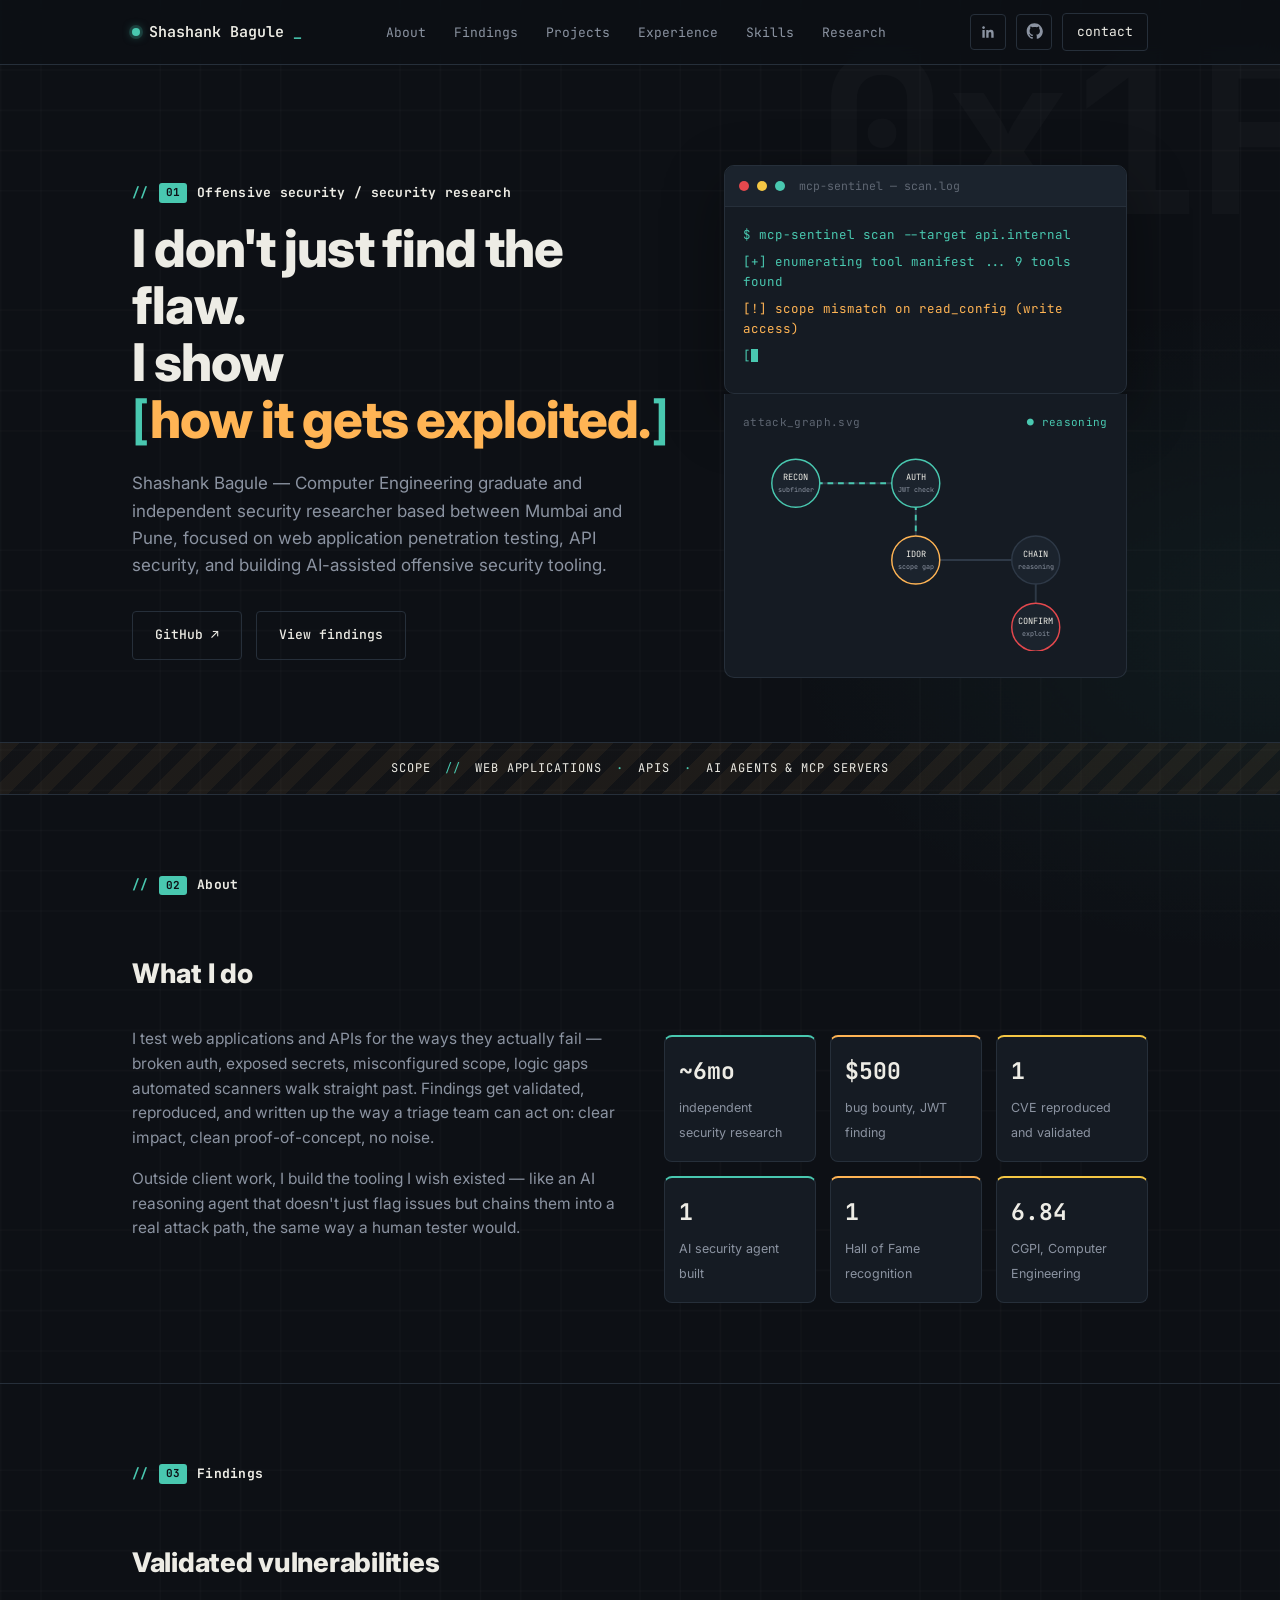
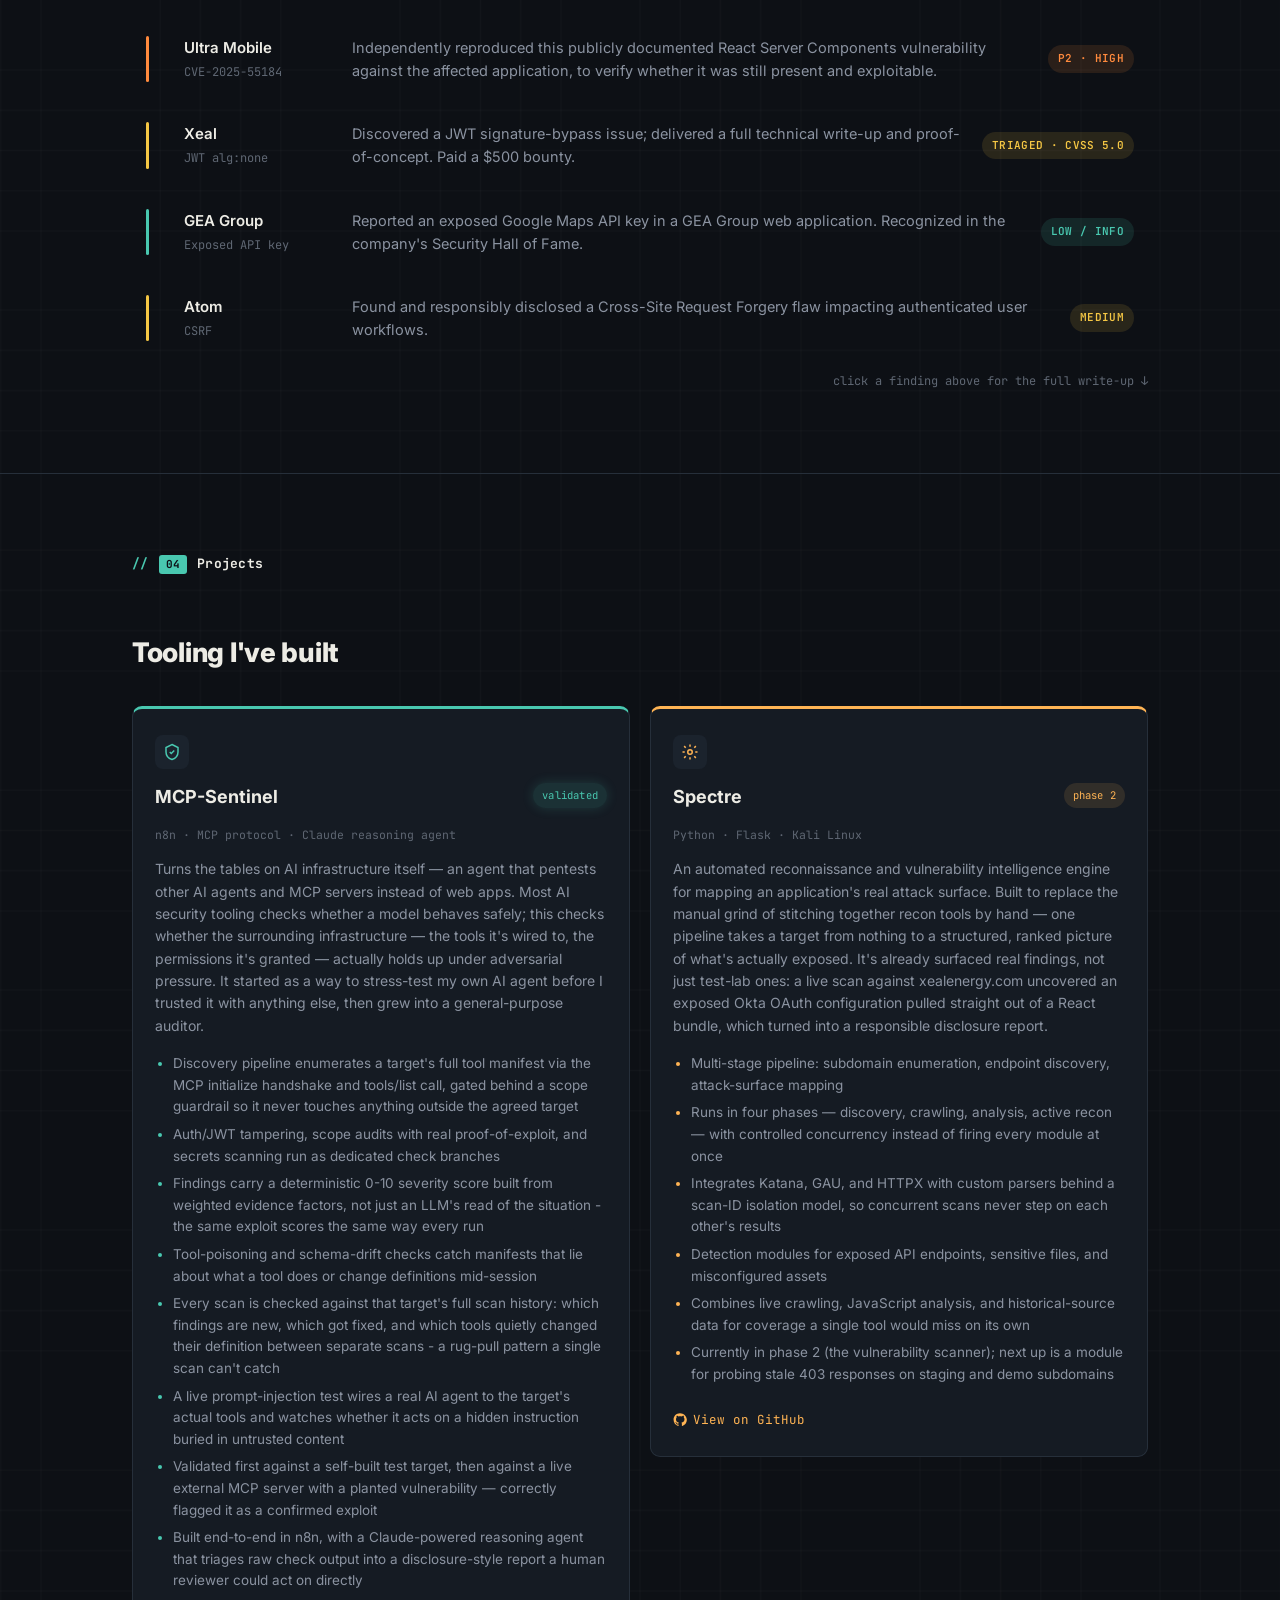
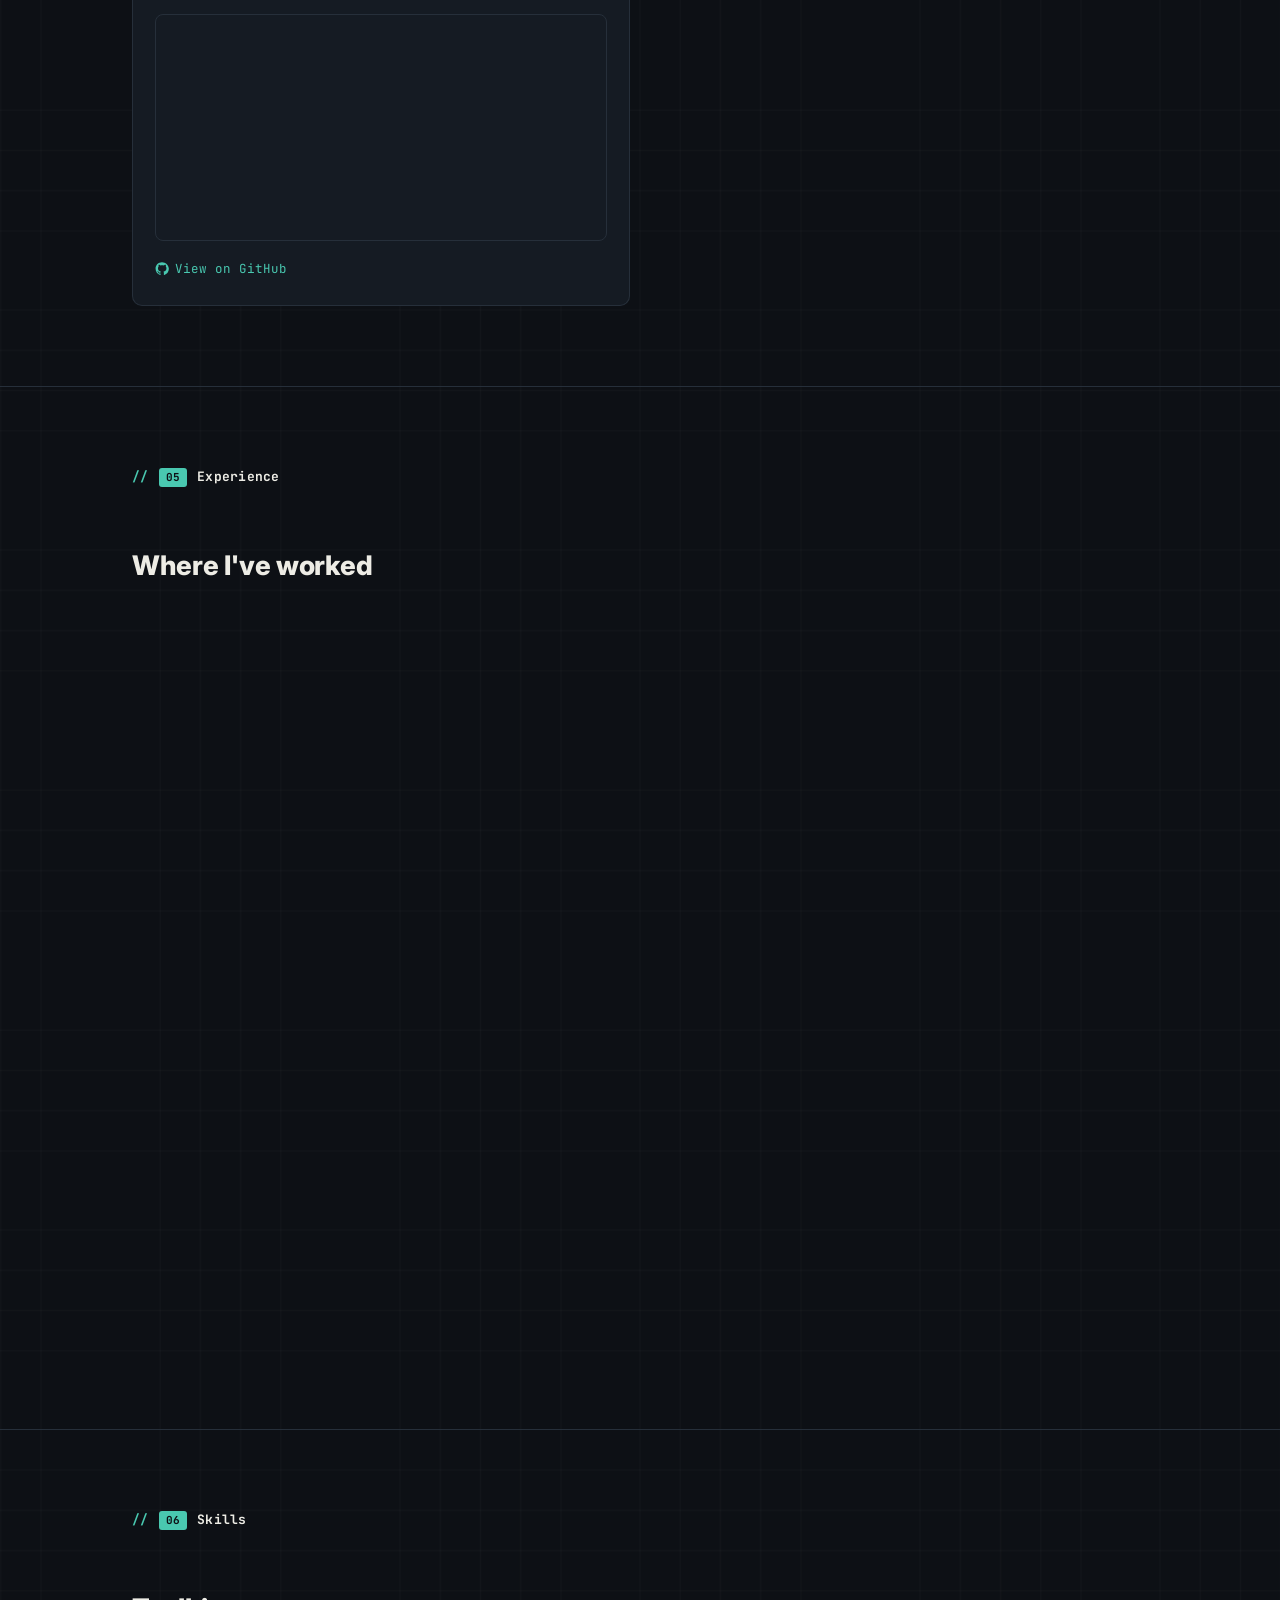
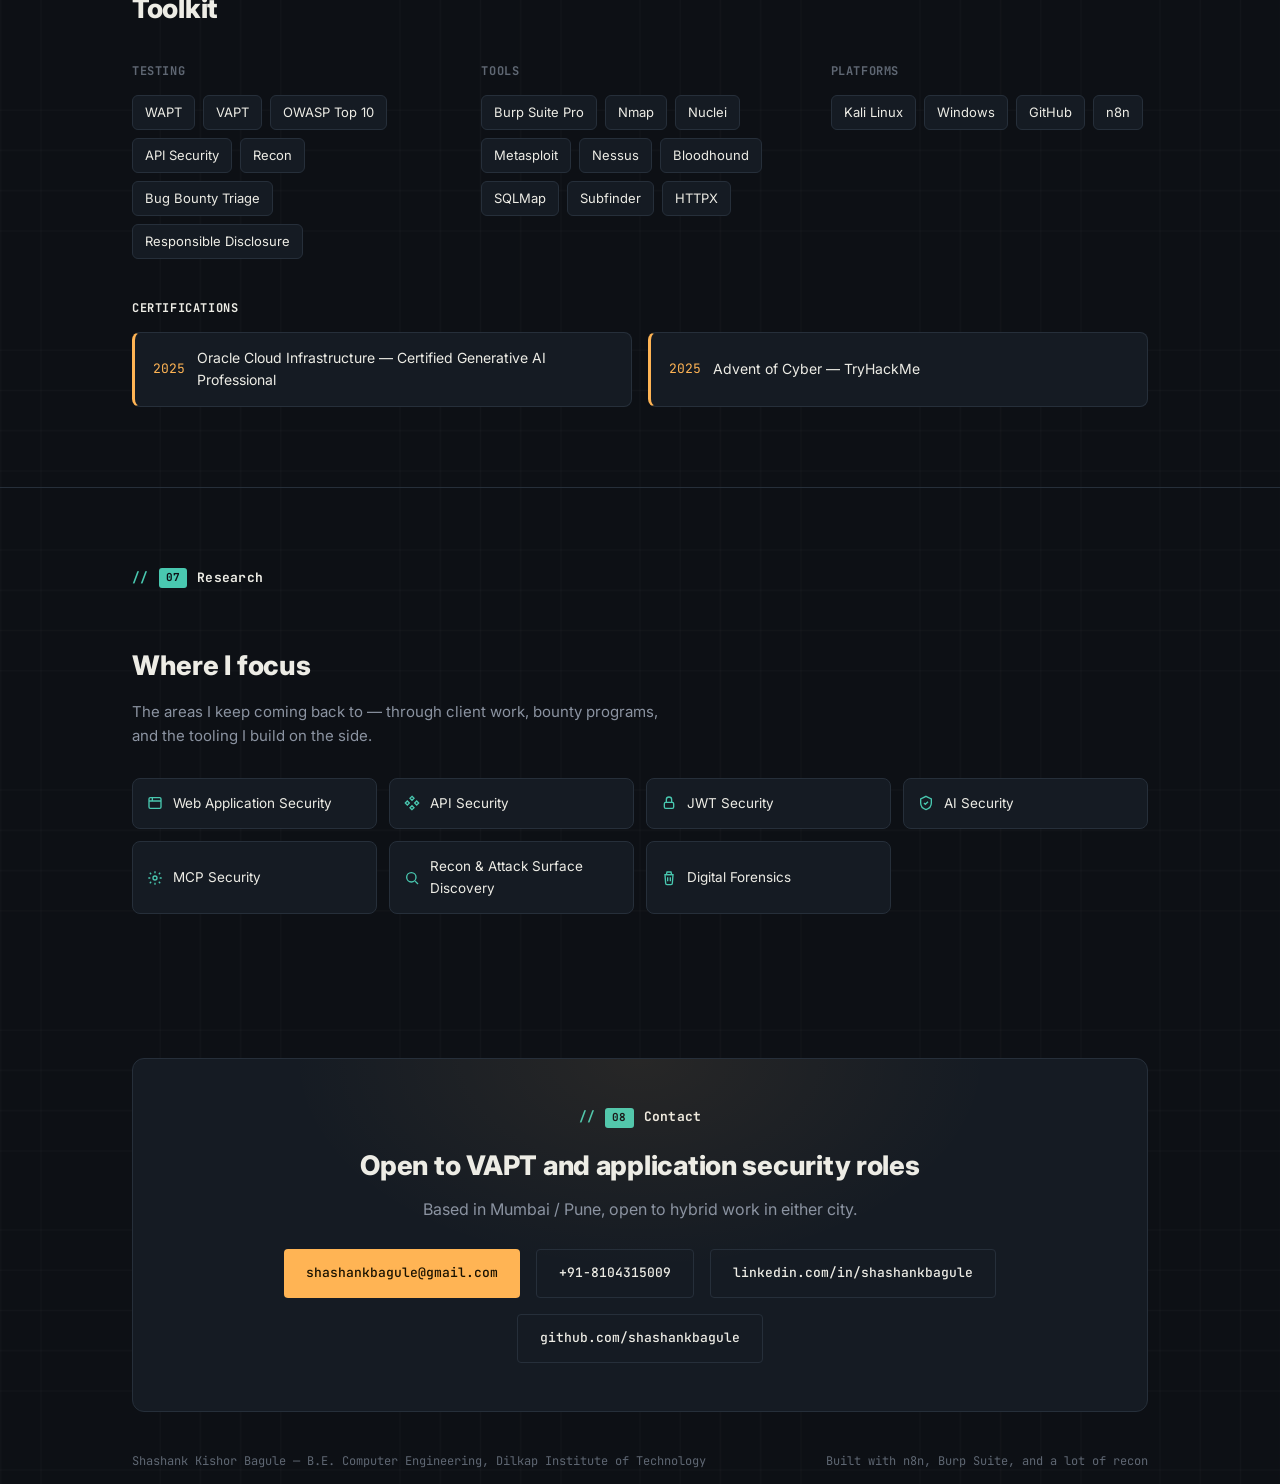
==== commit f8c14e16: "Replace image with video in index.html" ====
--- a/index.html
+++ b/index.html
@@ -181,7 +181,7 @@
             <li>Validated first against a self-built test target, then against a live external MCP server with a planted vulnerability — correctly flagged it as a confirmed exploit</li>
             <li>Built end-to-end in n8n, with a Claude-powered reasoning agent that triages raw check output into a disclosure-style report a human reviewer could act on directly</li>
           </ul>
-          <img src="assets/mcp-sentinel-demo.gif" alt="MCP-Sentinel scan demo" loading="lazy" style="width:100%;border-radius:8px;margin-top:16px;display:block;border:1px solid var(--line);">
+          <video src="assets/mcp-sentinel-demo-final.mp4" autoplay muted loop playsinline style="width:100%;border-radius:8px;margin-top:16px;display:block;border:1px solid var(--line);"></video>
           <a href="https://github.com/shashankbagule/mcp-sentinel" target="_blank" rel="noopener" style="display:inline-flex;align-items:center;gap:6px;margin-top:18px;font-family:var(--mono);font-size:12.5px;color:var(--accent-2);text-decoration:none;">
             <svg width="14" height="14" viewBox="0 0 24 24" fill="currentColor"><path d="M12 .5C5.73.5.98 5.24.98 11.52c0 5.02 3.26 9.28 7.77 10.78.57.1.78-.25.78-.55 0-.27-.01-1.16-.02-2.11-3.16.69-3.83-1.35-3.83-1.35-.52-1.31-1.26-1.66-1.26-1.66-1.03-.7.08-.69.08-.69 1.14.08 1.74 1.17 1.74 1.17 1.01 1.73 2.65 1.23 3.3.94.1-.73.4-1.23.72-1.51-2.52-.29-5.17-1.26-5.17-5.62 0-1.24.44-2.26 1.17-3.05-.12-.29-.51-1.45.11-3.02 0 0 .96-.31 3.14 1.16.91-.25 1.89-.38 2.86-.38.97 0 1.95.13 2.86.38 2.18-1.47 3.14-1.16 3.14-1.16.62 1.57.23 2.73.11 3.02.73.79 1.17 1.81 1.17 3.05 0 4.37-2.65 5.33-5.18 5.61.41.35.77 1.04.77 2.1 0 1.51-.01 2.73-.01 3.1 0 .3.2.66.79.55 4.5-1.5 7.76-5.76 7.76-10.78C23.02 5.24 18.27.5 12 .5z"/></svg>
             View on GitHub
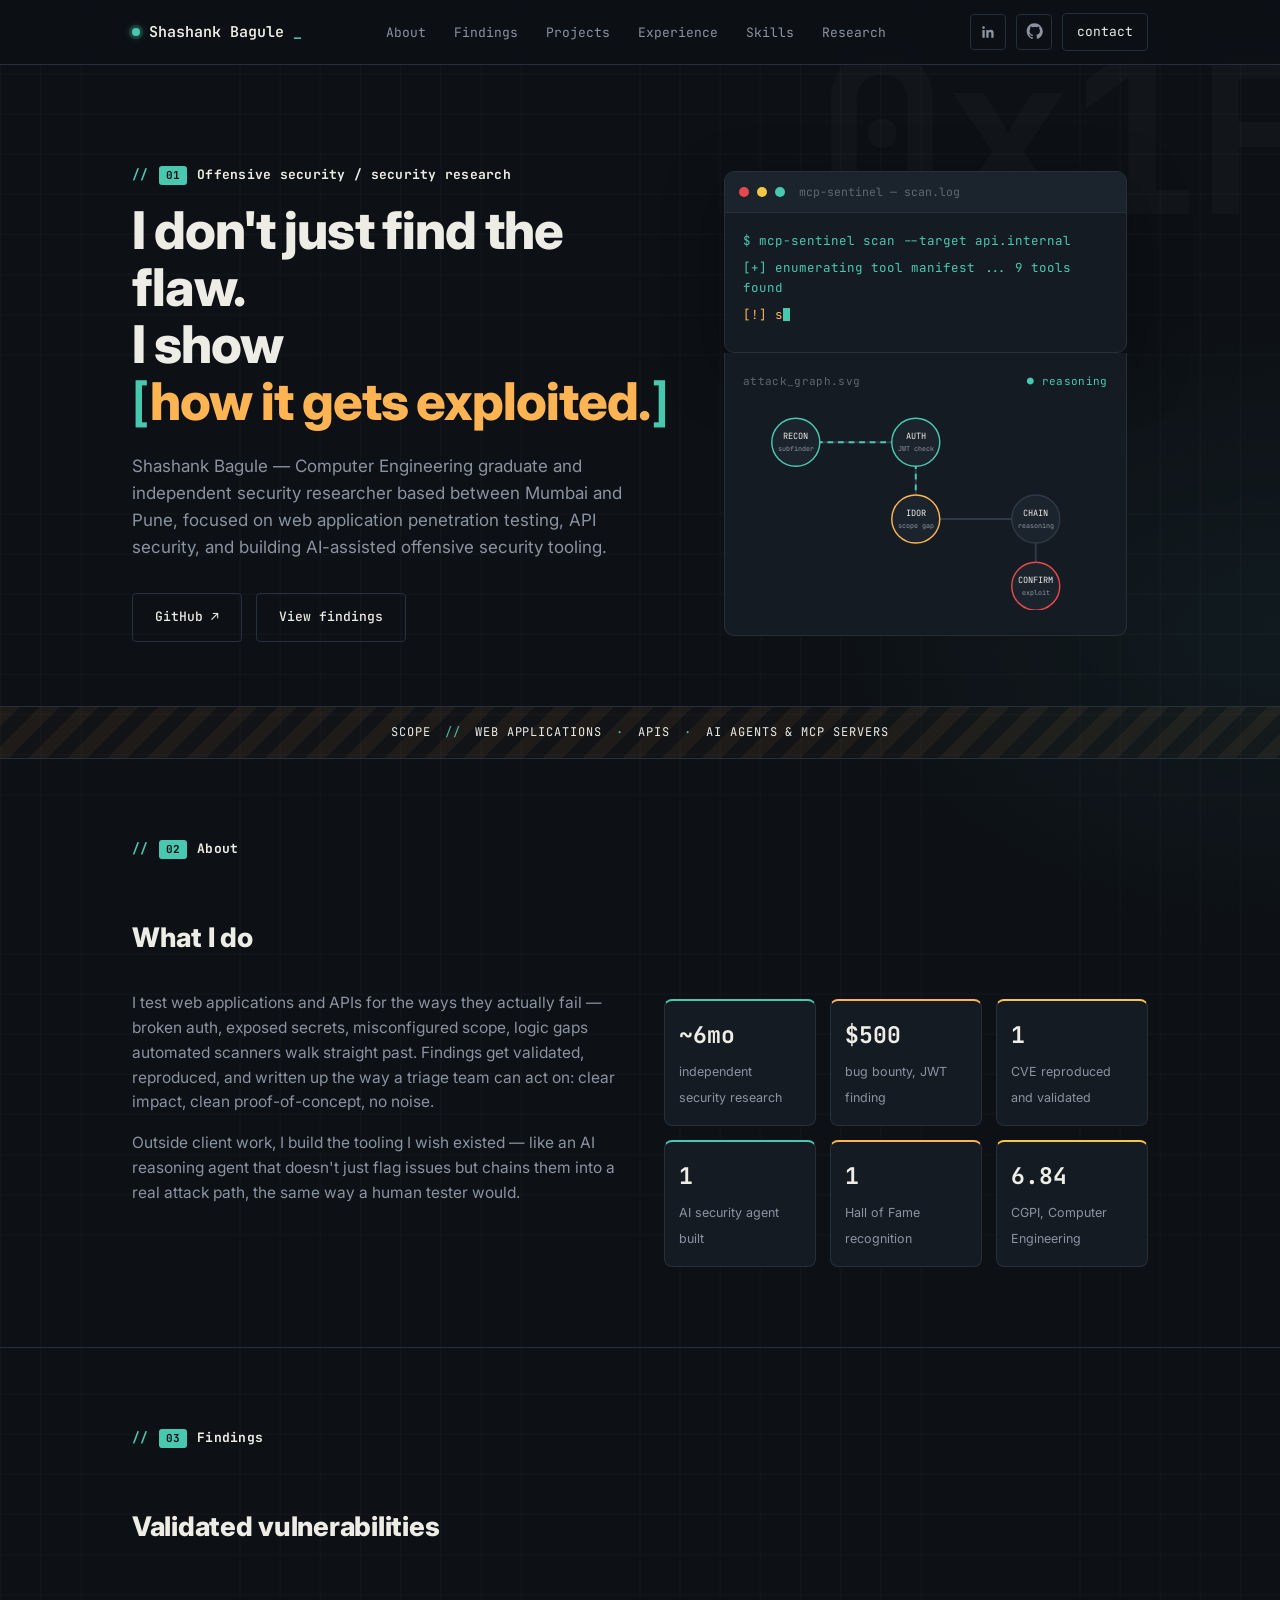
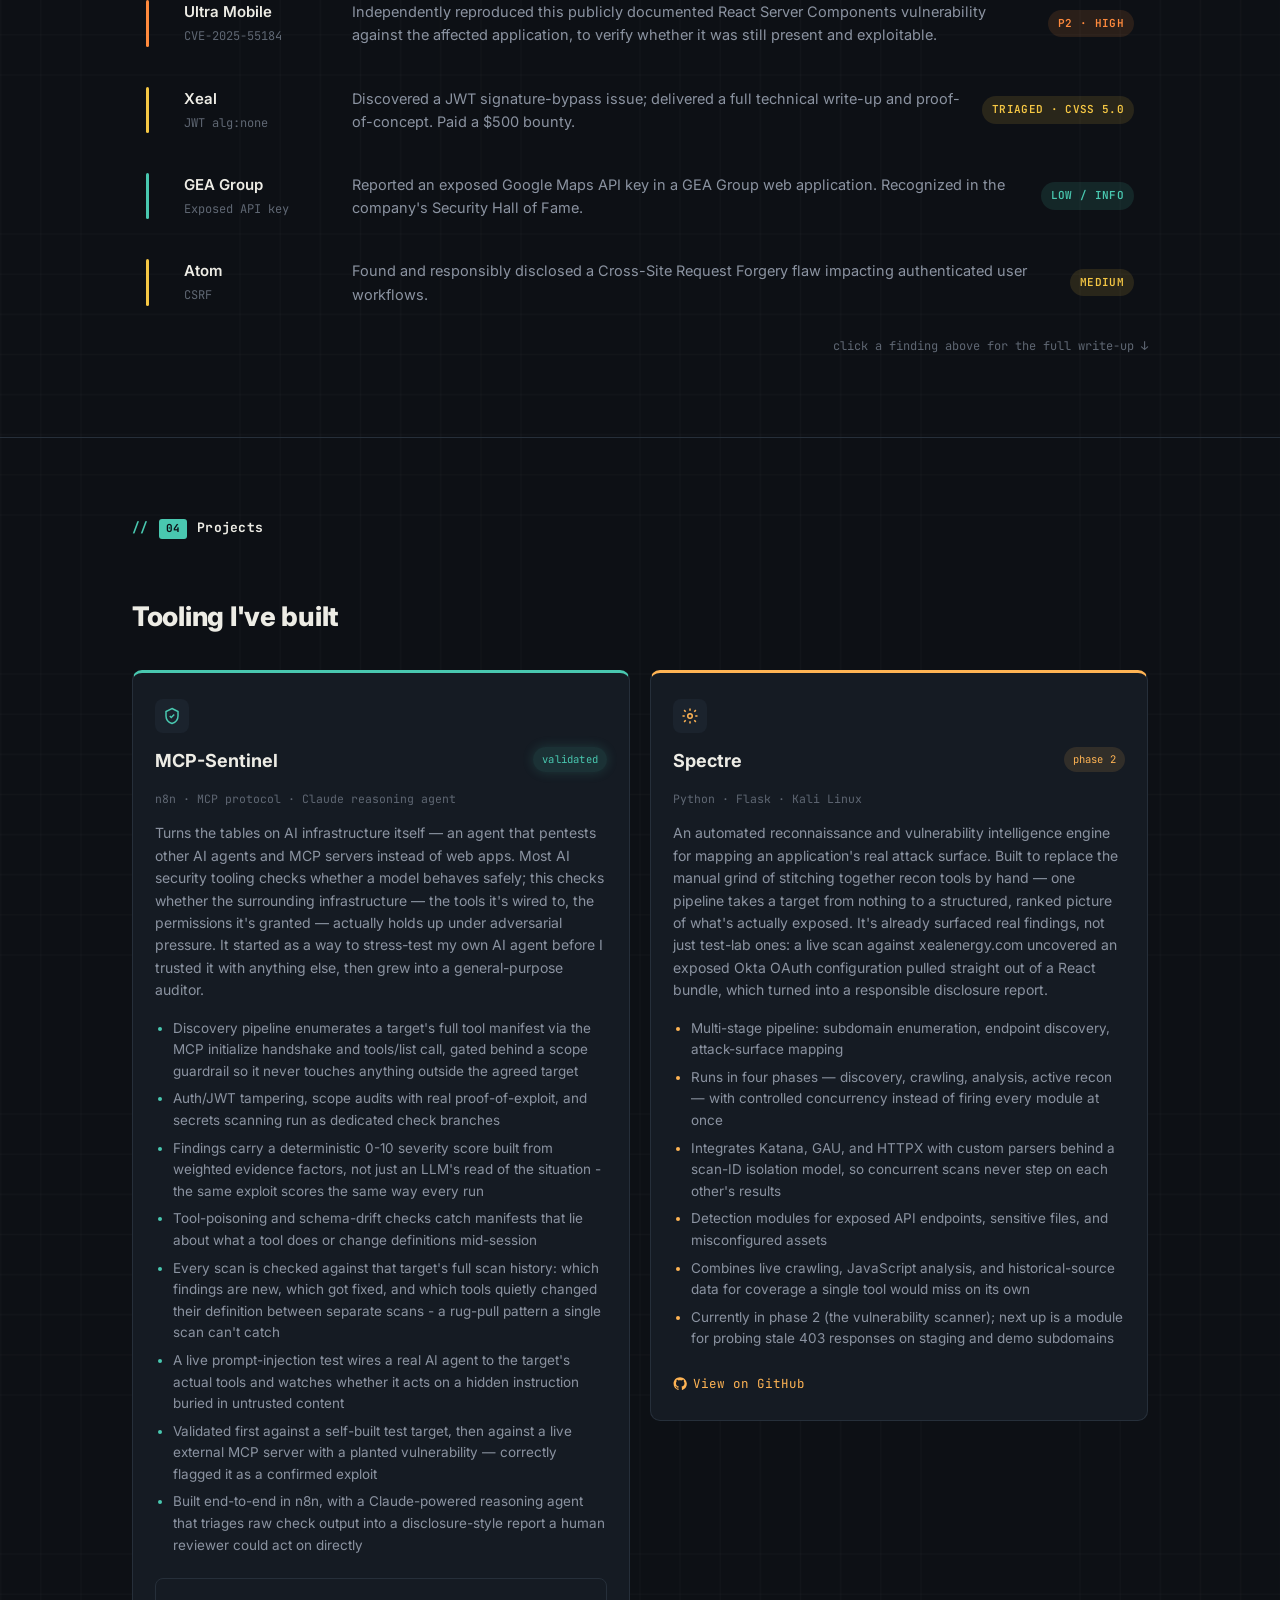
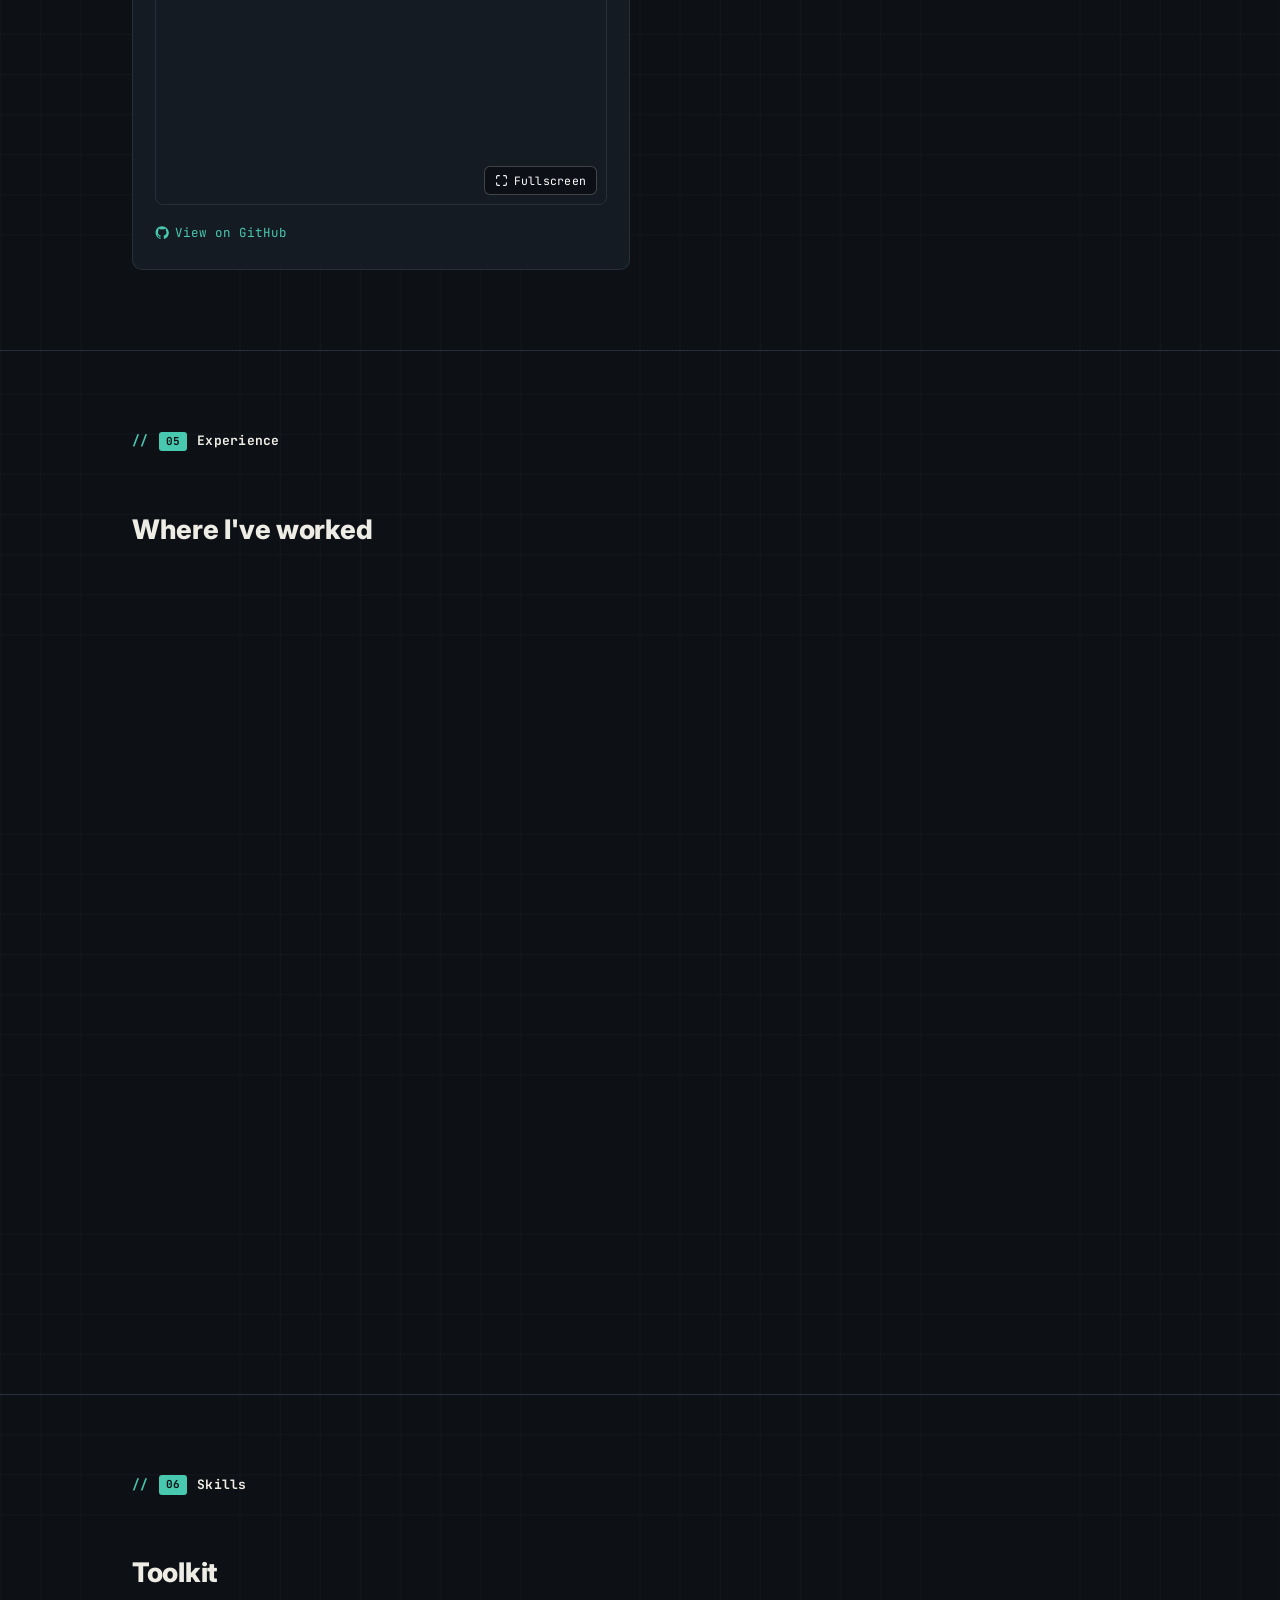
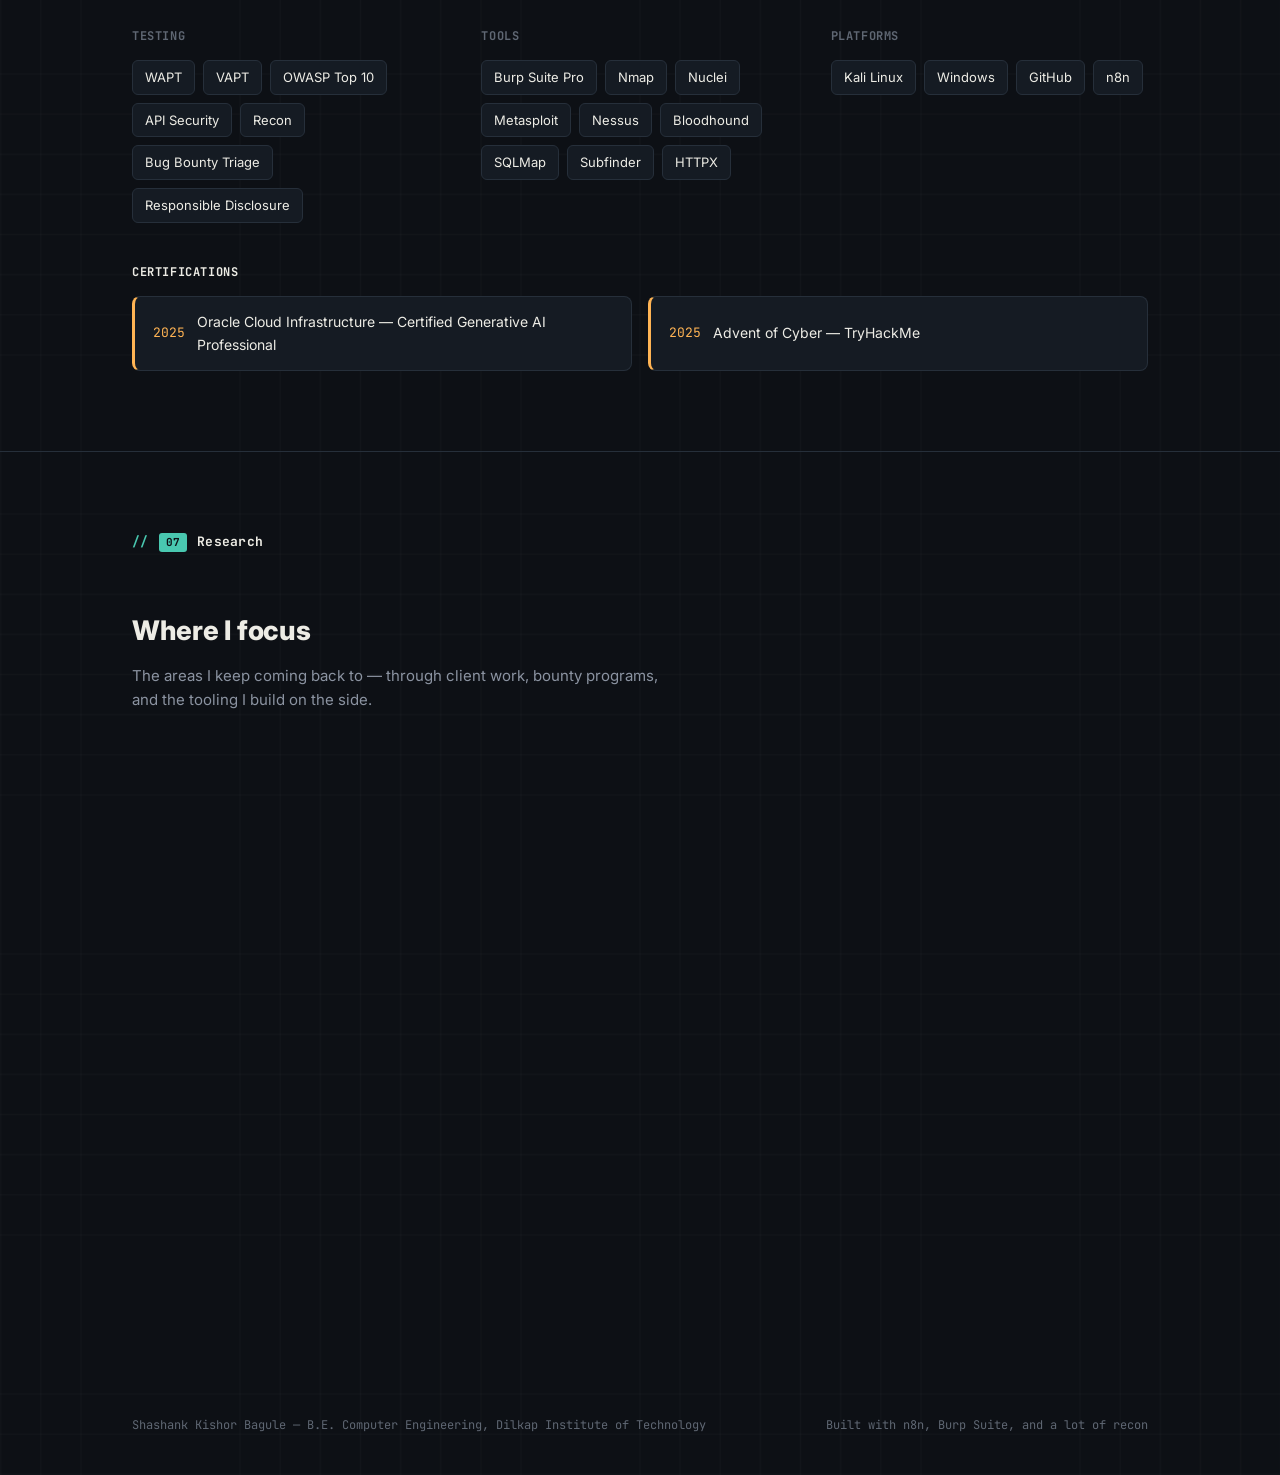
==== commit 8ddff2a3: "Add fullscreen button to MCP-Sentinel demo video" ====
--- a/index.html
+++ b/index.html
@@ -13,419 +13,460 @@
 <body>
 
 <header>
-  <nav class="wrap">
-    <a href="#top" class="logo"><span class="dot"></span>Shashank Bagule<span class="cursor">_</span></a>
-    <ul class="navlinks">
-      <li><a href="#about">About</a></li>
-      <li><a href="#findings">Findings</a></li>
-      <li><a href="#projects">Projects</a></li>
-      <li><a href="#experience">Experience</a></li>
-      <li><a href="#skills">Skills</a></li>
-      <li><a href="#research">Research</a></li>
-    </ul>
-    <div class="navright">
-      <a class="navicon" href="https://linkedin.com/in/shashankbagule" target="_blank" rel="noopener" aria-label="LinkedIn">
-        <svg width="16" height="16" viewBox="0 0 24 24" fill="currentColor"><path d="M20.45 20.45h-3.55v-5.57c0-1.33-.02-3.04-1.85-3.04-1.85 0-2.14 1.45-2.14 2.94v5.67H9.36V9h3.41v1.56h.05c.48-.9 1.64-1.85 3.37-1.85 3.6 0 4.27 2.37 4.27 5.45v6.29zM5.34 7.43c-1.14 0-2.06-.93-2.06-2.06 0-1.14.92-2.06 2.06-2.06 1.13 0 2.06.92 2.06 2.06 0 1.13-.93 2.06-2.06 2.06zm1.78 13.02H3.56V9h3.56v11.45z"/></svg>
-      </a>
-      <a class="navicon" href="https://github.com/shashankbagule" target="_blank" rel="noopener" aria-label="GitHub">
-        <svg width="17" height="17" viewBox="0 0 24 24" fill="currentColor"><path d="M12 .5C5.73.5.98 5.24.98 11.52c0 5.02 3.26 9.28 7.77 10.78.57.1.78-.25.78-.55 0-.27-.01-1.16-.02-2.11-3.16.69-3.83-1.35-3.83-1.35-.52-1.31-1.26-1.66-1.26-1.66-1.03-.7.08-.69.08-.69 1.14.08 1.74 1.17 1.74 1.17 1.01 1.73 2.65 1.23 3.3.94.1-.73.4-1.23.72-1.51-2.52-.29-5.17-1.26-5.17-5.62 0-1.24.44-2.26 1.17-3.05-.12-.29-.51-1.45.11-3.02 0 0 .96-.31 3.14 1.16.91-.25 1.89-.38 2.86-.38.97 0 1.95.13 2.86.38 2.18-1.47 3.14-1.16 3.14-1.16.62 1.57.23 2.73.11 3.02.73.79 1.17 1.81 1.17 3.05 0 4.37-2.65 5.33-5.18 5.61.41.35.77 1.04.77 2.1 0 1.51-.01 2.73-.01 3.1 0 .3.2.66.79.55 4.5-1.5 7.76-5.76 7.76-10.78C23.02 5.24 18.27.5 12 .5z"/></svg>
-      </a>
-      <a class="navcta" href="mailto:shashankbagule@gmail.com" id="navContactBtn">contact</a>
-    </div>
-    <button class="menutoggle" id="menutoggle" aria-label="Toggle menu">≡</button>
-  </nav>
+<nav class="wrap">
+<a href="#top" class="logo"><span class="dot"></span>Shashank Bagule<span class="cursor">_</span></a>
+<ul class="navlinks">
+<li><a href="#about">About</a></li>
+<li><a href="#findings">Findings</a></li>
+<li><a href="#projects">Projects</a></li>
+<li><a href="#experience">Experience</a></li>
+<li><a href="#skills">Skills</a></li>
+<li><a href="#research">Research</a></li>
+</ul>
+<div class="navright">
+<a class="navicon" href="https://linkedin.com/in/shashankbagule" target="_blank" rel="noopener" aria-label="LinkedIn">
+<svg width="16" height="16" viewBox="0 0 24 24" fill="currentColor"><path d="M20.45 20.45h-3.55v-5.57c0-1.33-.02-3.04-1.85-3.04-1.85 0-2.14 1.45-2.14 2.94v5.67H9.36V9h3.41v1.56h.05c.48-.9 1.64-1.85 3.37-1.85 3.6 0 4.27 2.37 4.27 5.45v6.29zM5.34 7.43c-1.14 0-2.06-.93-2.06-2.06 0-1.14.92-2.06 2.06-2.06 1.13 0 2.06.92 2.06 2.06 0 1.13-.93 2.06-2.06 2.06zm1.78 13.02H3.56V9h3.56v11.45z"/></svg>
+</a>
+<a class="navicon" href="https://github.com/shashankbagule" target="_blank" rel="noopener" aria-label="GitHub">
+<svg width="17" height="17" viewBox="0 0 24 24" fill="currentColor"><path d="M12 .5C5.73.5.98 5.24.98 11.52c0 5.02 3.26 9.28 7.77 10.78.57.1.78-.25.78-.55 0-.27-.01-1.16-.02-2.11-3.16.69-3.83-1.35-3.83-1.35-.52-1.31-1.26-1.66-1.26-1.66-1.03-.7.08-.69.08-.69 1.14.08 1.74 1.17 1.74 1.17 1.01 1.73 2.65 1.23 3.3.94.1-.73.4-1.23.72-1.51-2.52-.29-5.17-1.26-5.17-5.62 0-1.24.44-2.26 1.17-3.05-.12-.29-.51-1.45.11-3.02 0 0 .96-.31 3.14 1.16.91-.25 1.89-.38 2.86-.38.97 0 1.95.13 2.86.38 2.18-1.47 3.14-1.16 3.14-1.16.62 1.57.23 2.73.11 3.02.73.79 1.17 1.81 1.17 3.05 0 4.37-2.65 5.33-5.18 5.61.41.35.77 1.04.77 2.1 0 1.51-.01 2.73-.01 3.1 0 .3.2.66.79.55 4.5-1.5 7.76-5.76 7.76-10.78C23.02 5.24 18.27.5 12 .5z"/></svg>
+</a>
+<a class="navcta" href="mailto:shashankbagule@gmail.com" id="navContactBtn">contact</a>
+</div>
+<button class="menutoggle" id="menutoggle" aria-label="Toggle menu">≡</button>
+</nav>
 </header>
 
 <main id="top">
 
-  <section class="hero">
-    <div class="hero-watermark">0x1F</div>
-    <div class="wrap hero-grid">
-      <div>
-        <span class="comment"><span class="num">01</span> Offensive security / security research</span>
-        <h1>I don't just find the flaw.<br>I show <span class="hl">how it gets exploited.</span></h1>
-        <p class="lede">Shashank Bagule — Computer Engineering graduate and independent security researcher based between Mumbai and Pune, focused on web application penetration testing, API security, and building AI-assisted offensive security tooling.</p>
-        <div class="herobtns">
-          <a class="btn btn-ghost" href="https://github.com/shashankbagule" target="_blank" rel="noopener">GitHub ↗</a>
-          <a class="btn btn-ghost" href="#findings">View findings</a>
-        </div>
-      </div>
-      <div>
-        <div class="console">
-          <div class="console-bar">
-            <span class="tl tl-r"></span><span class="tl tl-y"></span><span class="tl tl-g"></span>
-            <span class="fname">mcp-sentinel — scan.log</span>
-          </div>
-          <div class="console-body" id="termbody" aria-hidden="true"></div>
-        </div>
-        <div class="graph-box">
-          <div class="graph-label"><span>attack_graph.svg</span><span class="live">reasoning</span></div>
-          <svg viewBox="0 0 380 220" width="100%" role="img" aria-label="Diagram of an attack chain moving from recon to authentication bypass to privilege escalation to a confirmed exploit">
-            <title>Attack chain diagram</title>
-            <line x1="55" y1="45" x2="180" y2="45" stroke="#2e3947" stroke-width="2"/>
-            <line x1="180" y1="45" x2="180" y2="125" stroke="#2e3947" stroke-width="2"/>
-            <line x1="180" y1="125" x2="305" y2="125" stroke="#2e3947" stroke-width="2"/>
-            <line x1="305" y1="125" x2="305" y2="195" stroke="#2e3947" stroke-width="2"/>
-
-            <line x1="55" y1="45" x2="180" y2="45" stroke="#49c8b0" stroke-width="2" class="dash"/>
-            <line x1="180" y1="45" x2="180" y2="125" stroke="#49c8b0" stroke-width="2" class="dash"/>
-
-            <circle cx="55" cy="45" r="25" fill="#1b232d" stroke="#49c8b0" stroke-width="1.5"/>
-            <text x="55" y="42" text-anchor="middle" fill="#edece5" font-family="JetBrains Mono" font-size="9">RECON</text>
-            <text x="55" y="54" text-anchor="middle" fill="#8b93a1" font-family="JetBrains Mono" font-size="7">subfinder</text>
-
-            <circle cx="180" cy="45" r="25" fill="#1b232d" stroke="#49c8b0" stroke-width="1.5" class="pulse-dot"/>
-            <text x="180" y="42" text-anchor="middle" fill="#edece5" font-family="JetBrains Mono" font-size="9">AUTH</text>
-            <text x="180" y="54" text-anchor="middle" fill="#8b93a1" font-family="JetBrains Mono" font-size="7">JWT check</text>
-
-            <circle cx="180" cy="125" r="25" fill="#1b232d" stroke="#ffb454" stroke-width="1.5"/>
-            <text x="180" y="122" text-anchor="middle" fill="#edece5" font-family="JetBrains Mono" font-size="9">IDOR</text>
-            <text x="180" y="134" text-anchor="middle" fill="#8b93a1" font-family="JetBrains Mono" font-size="7">scope gap</text>
-
-            <circle cx="305" cy="125" r="25" fill="#1b232d" stroke="#2e3947" stroke-width="1.5"/>
-            <text x="305" y="122" text-anchor="middle" fill="#edece5" font-family="JetBrains Mono" font-size="9">CHAIN</text>
-            <text x="305" y="134" text-anchor="middle" fill="#8b93a1" font-family="JetBrains Mono" font-size="7">reasoning</text>
-
-            <circle cx="305" cy="195" r="25" fill="#1b232d" stroke="#e5484d" stroke-width="1.5"/>
-            <text x="305" y="192" text-anchor="middle" fill="#edece5" font-family="JetBrains Mono" font-size="9">CONFIRM</text>
-            <text x="305" y="204" text-anchor="middle" fill="#8b93a1" font-family="JetBrains Mono" font-size="7">exploit</text>
-          </svg>
-        </div>
-      </div>
-    </div>
-  </section>
-
-  <div class="scope-stripe">
-    <div class="wrap">
-      <span>SCOPE</span><span class="sep">//</span><span>WEB APPLICATIONS</span><span class="sep">·</span><span>APIS</span><span class="sep">·</span><span>AI AGENTS &amp; MCP SERVERS</span>
-    </div>
-  </div>
-
-  <section id="about">
-    <div class="wrap">
-      <div class="sec-head"><span class="comment"><span class="num">02</span> About</span></div>
-      <h2 style="margin-bottom:32px;">What I do</h2>
-      <div class="about-grid reveal">
-        <div>
-          <p>I test web applications and APIs for the ways they actually fail — broken auth, exposed secrets, misconfigured scope, logic gaps automated scanners walk straight past. Findings get validated, reproduced, and written up the way a triage team can act on: clear impact, clean proof-of-concept, no noise.</p>
-          <p>Outside client work, I build the tooling I wish existed — like an AI reasoning agent that doesn't just flag issues but chains them into a real attack path, the same way a human tester would.</p>
-        </div>
-        <div class="stat-row">
-          <div class="stat"><b>~6mo</b><span>independent security research</span></div>
-          <div class="stat"><b>$500</b><span>bug bounty, JWT finding</span></div>
-          <div class="stat"><b>1</b><span>CVE reproduced and validated</span></div>
-          <div class="stat"><b>1</b><span>AI security agent built</span></div>
-          <div class="stat"><b>1</b><span>Hall of Fame recognition</span></div>
-          <div class="stat"><b>6.84</b><span>CGPI, Computer Engineering</span></div>
-        </div>
-      </div>
-    </div>
-  </section>
-
-  <section id="findings">
-    <div class="wrap">
-      <div class="sec-head"><span class="comment"><span class="num">03</span> Findings</span></div>
-      <h2 style="margin-bottom:32px;">Validated vulnerabilities</h2>
-      <div class="reveal">
-        <a class="finding" href="writeups/ultra-mobile.html">
-          <span class="bar" style="background:var(--sev-high)"></span>
-          <div class="org">Ultra Mobile<small>CVE-2025-55184</small></div>
-          <div class="desc">Independently reproduced this publicly documented React Server Components vulnerability against the affected application, to verify whether it was still present and exploitable.</div>
-          <span class="badge badge-high">P2 · High</span>
-        </a>
-        <a class="finding" href="writeups/xeal.html">
-          <span class="bar" style="background:var(--sev-medium)"></span>
-          <div class="org">Xeal<small>JWT alg:none</small></div>
-          <div class="desc">Discovered a JWT signature-bypass issue; delivered a full technical write-up and proof-of-concept. Paid a $500 bounty.</div>
-          <span class="badge badge-medium">Triaged · CVSS 5.0</span>
-        </a>
-        <a class="finding" href="writeups/gea-group.html">
-          <span class="bar" style="background:var(--sev-low)"></span>
-          <div class="org">GEA Group<small>Exposed API key</small></div>
-          <div class="desc">Reported an exposed Google Maps API key in a GEA Group web application. Recognized in the company's Security Hall of Fame.</div>
-          <span class="badge badge-low">Low / Info</span>
-        </a>
-        <a class="finding" href="writeups/atom.html">
-          <span class="bar" style="background:var(--sev-medium)"></span>
-          <div class="org">Atom<small>CSRF</small></div>
-          <div class="desc">Found and responsibly disclosed a Cross-Site Request Forgery flaw impacting authenticated user workflows.</div>
-          <span class="badge badge-medium">Medium</span>
-        </a>
-      </div>
-      <div style="text-align:right;margin-top:6px;">
-        <span style="font-family:var(--mono);font-size:12px;color:var(--muted-2);">click a finding above for the full write-up ↓</span>
-      </div>
-    </div>
-  </section>
-
-  <section id="projects">
-    <div class="wrap">
-      <div class="sec-head"><span class="comment"><span class="num">04</span> Projects</span></div>
-      <h2 style="margin-bottom:32px;">Tooling I've built</h2>
-      <div class="proj-grid reveal">
-
-        <div class="card">
-          <div class="card-icon">
-            <svg width="18" height="18" viewBox="0 0 24 24" fill="none" stroke="currentColor" stroke-width="2"><path d="M12 2l8 4v6c0 5-3.5 8.5-8 10-4.5-1.5-8-5-8-10V6l8-4z"/><path d="M9 12l2 2 4-4"/></svg>
-          </div>
-          <div class="card-top"><h3>MCP-Sentinel</h3><span class="status status-active">validated</span></div>
-          <div class="stack">n8n · MCP protocol · Claude reasoning agent</div>
-          <p>Turns the tables on AI infrastructure itself — an agent that pentests other AI agents and MCP servers instead of web apps. Most AI security tooling checks whether a model behaves safely; this checks whether the surrounding infrastructure — the tools it's wired to, the permissions it's granted — actually holds up under adversarial pressure. It started as a way to stress-test my own AI agent before I trusted it with anything else, then grew into a general-purpose auditor.</p>
-          <ul>
-            <li>Discovery pipeline enumerates a target's full tool manifest via the MCP initialize handshake and tools/list call, gated behind a scope guardrail so it never touches anything outside the agreed target</li>
-            <li>Auth/JWT tampering, scope audits with real proof-of-exploit, and secrets scanning run as dedicated check branches</li>   
-          <li>Findings carry a deterministic 0-10 severity score built from weighted evidence factors, not just an LLM's read of the situation - the same exploit scores the same way every run</li>
-            <li>Tool-poisoning and schema-drift checks catch manifests that lie about what a tool does or change definitions mid-session</li>
-            <li>Every scan is checked against that target's full scan history: which findings are new, which got fixed, and which tools quietly changed their definition between separate scans - a rug-pull pattern a single scan can't catch</li>
-            <li>A live prompt-injection test wires a real AI agent to the target's actual tools and watches whether it acts on a hidden instruction buried in untrusted content</li>
-            <li>Validated first against a self-built test target, then against a live external MCP server with a planted vulnerability — correctly flagged it as a confirmed exploit</li>
-            <li>Built end-to-end in n8n, with a Claude-powered reasoning agent that triages raw check output into a disclosure-style report a human reviewer could act on directly</li>
-          </ul>
-          <video src="assets/mcp-sentinel-demo-final.mp4" autoplay muted loop playsinline style="width:100%;border-radius:8px;margin-top:16px;display:block;border:1px solid var(--line);"></video>
-          <a href="https://github.com/shashankbagule/mcp-sentinel" target="_blank" rel="noopener" style="display:inline-flex;align-items:center;gap:6px;margin-top:18px;font-family:var(--mono);font-size:12.5px;color:var(--accent-2);text-decoration:none;">
-            <svg width="14" height="14" viewBox="0 0 24 24" fill="currentColor"><path d="M12 .5C5.73.5.98 5.24.98 11.52c0 5.02 3.26 9.28 7.77 10.78.57.1.78-.25.78-.55 0-.27-.01-1.16-.02-2.11-3.16.69-3.83-1.35-3.83-1.35-.52-1.31-1.26-1.66-1.26-1.66-1.03-.7.08-.69.08-.69 1.14.08 1.74 1.17 1.74 1.17 1.01 1.73 2.65 1.23 3.3.94.1-.73.4-1.23.72-1.51-2.52-.29-5.17-1.26-5.17-5.62 0-1.24.44-2.26 1.17-3.05-.12-.29-.51-1.45.11-3.02 0 0 .96-.31 3.14 1.16.91-.25 1.89-.38 2.86-.38.97 0 1.95.13 2.86.38 2.18-1.47 3.14-1.16 3.14-1.16.62 1.57.23 2.73.11 3.02.73.79 1.17 1.81 1.17 3.05 0 4.37-2.65 5.33-5.18 5.61.41.35.77 1.04.77 2.1 0 1.51-.01 2.73-.01 3.1 0 .3.2.66.79.55 4.5-1.5 7.76-5.76 7.76-10.78C23.02 5.24 18.27.5 12 .5z"/></svg>
-            View on GitHub
-          </a>
-        </div>
-
-        <div class="card progress">
-          <div class="card-icon">
-            <svg width="18" height="18" viewBox="0 0 24 24" fill="none" stroke="currentColor" stroke-width="2"><circle cx="12" cy="12" r="3"/><path d="M12 2v3M12 19v3M4.2 4.2l2.1 2.1M17.7 17.7l2.1 2.1M2 12h3M19 12h3M4.2 19.8l2.1-2.1M17.7 6.3l2.1-2.1"/></svg>
-          </div>
-          <div class="card-top"><h3>Spectre</h3><span class="status status-progress">phase 2</span></div>
-          <div class="stack">Python · Flask · Kali Linux</div>
-          <p>An automated reconnaissance and vulnerability intelligence engine for mapping an application's real attack surface. Built to replace the manual grind of stitching together recon tools by hand — one pipeline takes a target from nothing to a structured, ranked picture of what's actually exposed. It's already surfaced real findings, not just test-lab ones: a live scan against xealenergy.com uncovered an exposed Okta OAuth configuration pulled straight out of a React bundle, which turned into a responsible disclosure report.</p>
-          <ul>
-            <li>Multi-stage pipeline: subdomain enumeration, endpoint discovery, attack-surface mapping</li>
-            <li>Runs in four phases — discovery, crawling, analysis, active recon — with controlled concurrency instead of firing every module at once</li>
-            <li>Integrates Katana, GAU, and HTTPX with custom parsers behind a scan-ID isolation model, so concurrent scans never step on each other's results</li>
-            <li>Detection modules for exposed API endpoints, sensitive files, and misconfigured assets</li>
-            <li>Combines live crawling, JavaScript analysis, and historical-source data for coverage a single tool would miss on its own</li>
-            <li>Currently in phase 2 (the vulnerability scanner); next up is a module for probing stale 403 responses on staging and demo subdomains</li>
-          </ul>
-          <a href="https://github.com/shashankbagule/spectre" target="_blank" rel="noopener" style="display:inline-flex;align-items:center;gap:6px;margin-top:18px;font-family:var(--mono);font-size:12.5px;color:var(--accent);text-decoration:none;">
-            <svg width="14" height="14" viewBox="0 0 24 24" fill="currentColor"><path d="M12 .5C5.73.5.98 5.24.98 11.52c0 5.02 3.26 9.28 7.77 10.78.57.1.78-.25.78-.55 0-.27-.01-1.16-.02-2.11-3.16.69-3.83-1.35-3.83-1.35-.52-1.31-1.26-1.66-1.26-1.66-1.03-.7.08-.69.08-.69 1.14.08 1.74 1.17 1.74 1.17 1.01 1.73 2.65 1.23 3.3.94.1-.73.4-1.23.72-1.51-2.52-.29-5.17-1.26-5.17-5.62 0-1.24.44-2.26 1.17-3.05-.12-.29-.51-1.45.11-3.02 0 0 .96-.31 3.14 1.16.91-.25 1.89-.38 2.86-.38.97 0 1.95.13 2.86.38 2.18-1.47 3.14-1.16 3.14-1.16.62 1.57.23 2.73.11 3.02.73.79 1.17 1.81 1.17 3.05 0 4.37-2.65 5.33-5.18 5.61.41.35.77 1.04.77 2.1 0 1.51-.01 2.73-.01 3.1 0 .3.2.66.79.55 4.5-1.5 7.76-5.76 7.76-10.78C23.02 5.24 18.27.5 12 .5z"/></svg>
-            View on GitHub
-          </a>
-        </div>
-
-      </div>
-    </div>
-  </section>
-
-  <section id="experience">
-    <div class="wrap">
-      <div class="sec-head"><span class="comment"><span class="num">05</span> Experience</span></div>
-      <h2 style="margin-bottom:32px;">Where I've worked</h2>
-      <div class="reveal">
-        <div class="xp-item">
-          <div class="when">Aug 2026 — Present</div>
-          <div>
-            <h3>Project Dynamo Fellow</h3>
-            <div class="org">Handshake AI · Remote</div>
-            <p style="color:var(--muted);font-size:14px;margin:0 0 12px;">Working on Terminal-Bench 2, a benchmark used to evaluate how well AI agents handle real command-line work — my job is to make sure the hard tasks are actually hard for the right reasons.</p>
-            <ul>
-              <li>Design challenging, realistic command-line tasks that evaluate AI agents' ability to reason and execute multi-step problems</li>
-              <li>Author security and digital forensics tasks: investigation, analysis, and evidence-based troubleshooting</li>
-              <li>Build reproducible task environments with clear requirements, expected outcomes, and validation criteria</li>
-              <li>Apply adversarial thinking to close loopholes agents could exploit to pass a task without solving it properly</li>
-              <li>Take each task through a multi-stage review pipeline — peer review, automated quality gates, and multiple revision rounds — before it's accepted into the benchmark</li>
-              <li>Calibrate task difficulty against real agent trial data so tasks stay genuinely discriminating, neither trivially solvable nor unfairly opaque</li>
-            </ul>
-          </div>
-        </div>
-        <div class="xp-item">
-          <div class="when">Independent</div>
-          <div>
-            <h3>Security Researcher</h3>
-            <div class="org">Self-directed</div>
-            <p style="color:var(--muted);font-size:14px;margin:0 0 12px;">About six months of self-directed offensive security work — no employer, no assigned scope, just live programs and my own curiosity about how real systems break.</p>
-            <ul>
-              <li>Bug bounty hunting and responsible disclosure across multiple live programs</li>
-              <li>Skill development through CTF-style practice and building personal offensive-security tooling</li>
-              <li>Run a personal toolchain built around Burp Suite Professional, Nuclei, Subfinder, and HTTPX on a dedicated Kali Linux setup</li>
-              <li>Completed virtual job simulations with Tata, Deloitte, Mastercard, Commonwealth Bank, and Datacom covering forensics, incident response, and risk assessment</li>
-            </ul>
-          </div>
-        </div>
-      </div>
-    </div>
-  </section>
-
-  <section id="skills">
-    <div class="wrap">
-      <div class="sec-head"><span class="comment"><span class="num">06</span> Skills</span></div>
-      <h2 style="margin-bottom:32px;">Toolkit</h2>
-      <div class="skill-cols reveal">
-        <div class="skill-col">
-          <h4>Testing</h4>
-          <div class="chips">
-            <span class="chip">WAPT</span><span class="chip">VAPT</span><span class="chip">OWASP Top 10</span>
-            <span class="chip">API Security</span><span class="chip">Recon</span>
-            <span class="chip">Bug Bounty Triage</span><span class="chip">Responsible Disclosure</span>
-          </div>
-        </div>
-        <div class="skill-col">
-          <h4>Tools</h4>
-          <div class="chips">
-            <span class="chip">Burp Suite Pro</span><span class="chip">Nmap</span><span class="chip">Nuclei</span>
-            <span class="chip">Metasploit</span><span class="chip">Nessus</span><span class="chip">Bloodhound</span>
-            <span class="chip">SQLMap</span><span class="chip">Subfinder</span><span class="chip">HTTPX</span>
-          </div>
-        </div>
-        <div class="skill-col">
-          <h4>Platforms</h4>
-          <div class="chips">
-            <span class="chip">Kali Linux</span><span class="chip">Windows</span><span class="chip">GitHub</span><span class="chip">n8n</span>
-          </div>
-        </div>
-      </div>
-
-      <div style="margin-top:40px;" class="reveal">
-        <h4 style="font-family:var(--mono);font-size:12px;color:var(--fg);font-weight:700;text-transform:uppercase;letter-spacing:0.05em;margin:0 0 14px;">Certifications</h4>
-        <div class="cert-row">
-          <div class="cert"><span class="yr">2025</span><span class="name">Oracle Cloud Infrastructure — Certified Generative AI Professional</span></div>
-          <div class="cert"><span class="yr">2025</span><span class="name">Advent of Cyber — TryHackMe</span></div>
-        </div>
-      </div>
-    </div>
-  </section>
-
-  <section id="research">
-    <div class="wrap">
-      <div class="sec-head"><span class="comment"><span class="num">07</span> Research</span></div>
-      <h2 style="margin-bottom:12px;">Where I focus</h2>
-      <p style="color:var(--muted);font-size:15px;max-width:60ch;margin:0 0 30px;">The areas I keep coming back to — through client work, bounty programs, and the tooling I build on the side.</p>
-      <div class="research-grid reveal">
-        <div class="research-tag">
-          <svg width="16" height="16" viewBox="0 0 24 24" fill="none" stroke="currentColor" stroke-width="2"><rect x="3" y="4" width="18" height="16" rx="2"/><path d="M3 9h18M8 4v5"/></svg>
-          Web Application Security
-        </div>
-        <div class="research-tag">
-          <svg width="16" height="16" viewBox="0 0 24 24" fill="none" stroke="currentColor" stroke-width="2"><path d="M12 2l3 3-3 3-3-3 3-3zM2 12l3-3 3 3-3 3-3-3zM12 22l-3-3 3-3 3 3-3 3zM22 12l-3 3-3-3 3-3 3 3z"/></svg>
-          API Security
-        </div>
-        <div class="research-tag">
-          <svg width="16" height="16" viewBox="0 0 24 24" fill="none" stroke="currentColor" stroke-width="2"><rect x="5" y="11" width="14" height="9" rx="2"/><path d="M8 11V7a4 4 0 018 0v4"/></svg>
-          JWT Security
-        </div>
-        <div class="research-tag">
-          <svg width="16" height="16" viewBox="0 0 24 24" fill="none" stroke="currentColor" stroke-width="2"><path d="M12 2l8 4v6c0 5-3.5 8.5-8 10-4.5-1.5-8-5-8-10V6l8-4z"/><path d="M9 12l2 2 4-4"/></svg>
-          AI Security
-        </div>
-        <div class="research-tag">
-          <svg width="16" height="16" viewBox="0 0 24 24" fill="none" stroke="currentColor" stroke-width="2"><circle cx="12" cy="12" r="3"/><path d="M12 2v3M12 19v3M4.2 4.2l2.1 2.1M17.7 17.7l2.1 2.1M2 12h3M19 12h3M4.2 19.8l2.1-2.1M17.7 6.3l2.1-2.1"/></svg>
-          MCP Security
-        </div>
-        <div class="research-tag">
-          <svg width="16" height="16" viewBox="0 0 24 24" fill="none" stroke="currentColor" stroke-width="2"><circle cx="11" cy="11" r="7"/><path d="M21 21l-4.3-4.3"/></svg>
-          Recon &amp; Attack Surface Discovery
-        </div>
-        <div class="research-tag">
-          <svg width="16" height="16" viewBox="0 0 24 24" fill="none" stroke="currentColor" stroke-width="2"><path d="M9 3h6l1 4H8l1-4z"/><path d="M6 7h12l-1 13a2 2 0 01-2 2H9a2 2 0 01-2-2L6 7z"/><path d="M10 11v6M14 11v6"/></svg>
-          Digital Forensics
-        </div>
-      </div>
-    </div>
-  </section>
+<section class="hero">
+<div class="hero-watermark">0x1F</div>
+<div class="wrap hero-grid">
+<div>
+<span class="comment"><span class="num">01</span> Offensive security / security research</span>
+<h1>I don't just find the flaw.<br>I show <span class="hl">how it gets exploited.</span></h1>
+<p class="lede">Shashank Bagule — Computer Engineering graduate and independent security researcher based between Mumbai and Pune, focused on web application penetration testing, API security, and building AI-assisted offensive security tooling.</p>
+<div class="herobtns">
+<a class="btn btn-ghost" href="https://github.com/shashankbagule" target="_blank" rel="noopener">GitHub ↗</a>
+<a class="btn btn-ghost" href="#findings">View findings</a>
+</div>
+</div>
+<div>
+<div class="console">
+<div class="console-bar">
+<span class="tl tl-r"></span><span class="tl tl-y"></span><span class="tl tl-g"></span>
+<span class="fname">mcp-sentinel — scan.log</span>
+</div>
+<div class="console-body" id="termbody" aria-hidden="true"></div>
+</div>
+<div class="graph-box">
+<div class="graph-label"><span>attack_graph.svg</span><span class="live">reasoning</span></div>
+<svg viewBox="0 0 380 220" width="100%" role="img" aria-label="Diagram of an attack chain moving from recon to authentication bypass to privilege escalation to a confirmed exploit">
+<title>Attack chain diagram</title>
+<line x1="55" y1="45" x2="180" y2="45" stroke="#2e3947" stroke-width="2"/>
+<line x1="180" y1="45" x2="180" y2="125" stroke="#2e3947" stroke-width="2"/>
+<line x1="180" y1="125" x2="305" y2="125" stroke="#2e3947" stroke-width="2"/>
+<line x1="305" y1="125" x2="305" y2="195" stroke="#2e3947" stroke-width="2"/>
+
+<line x1="55" y1="45" x2="180" y2="45" stroke="#49c8b0" stroke-width="2" class="dash"/>
+<line x1="180" y1="45" x2="180" y2="125" stroke="#49c8b0" stroke-width="2" class="dash"/>
+
+<circle cx="55" cy="45" r="25" fill="#1b232d" stroke="#49c8b0" stroke-width="1.5"/>
+<text x="55" y="42" text-anchor="middle" fill="#edece5" font-family="JetBrains Mono" font-size="9">RECON</text>
+<text x="55" y="54" text-anchor="middle" fill="#8b93a1" font-family="JetBrains Mono" font-size="7">subfinder</text>
+
+<circle cx="180" cy="45" r="25" fill="#1b232d" stroke="#49c8b0" stroke-width="1.5" class="pulse-dot"/>
+<text x="180" y="42" text-anchor="middle" fill="#edece5" font-family="JetBrains Mono" font-size="9">AUTH</text>
+<text x="180" y="54" text-anchor="middle" fill="#8b93a1" font-family="JetBrains Mono" font-size="7">JWT check</text>
+
+<circle cx="180" cy="125" r="25" fill="#1b232d" stroke="#ffb454" stroke-width="1.5"/>
+<text x="180" y="122" text-anchor="middle" fill="#edece5" font-family="JetBrains Mono" font-size="9">IDOR</text>
+<text x="180" y="134" text-anchor="middle" fill="#8b93a1" font-family="JetBrains Mono" font-size="7">scope gap</text>
+
+<circle cx="305" cy="125" r="25" fill="#1b232d" stroke="#2e3947" stroke-width="1.5"/>
+<text x="305" y="122" text-anchor="middle" fill="#edece5" font-family="JetBrains Mono" font-size="9">CHAIN</text>
+<text x="305" y="134" text-anchor="middle" fill="#8b93a1" font-family="JetBrains Mono" font-size="7">reasoning</text>
+
+<circle cx="305" cy="195" r="25" fill="#1b232d" stroke="#e5484d" stroke-width="1.5"/>
+<text x="305" y="192" text-anchor="middle" fill="#edece5" font-family="JetBrains Mono" font-size="9">CONFIRM</text>
+<text x="305" y="204" text-anchor="middle" fill="#8b93a1" font-family="JetBrains Mono" font-size="7">exploit</text>
+</svg>
+</div>
+</div>
+</div>
+</section>
+
+<div class="scope-stripe">
+<div class="wrap">
+<span>SCOPE</span><span class="sep">//</span><span>WEB APPLICATIONS</span><span class="sep">·</span><span>APIS</span><span class="sep">·</span><span>AI AGENTS &amp; MCP SERVERS</span>
+</div>
+</div>
+
+<section id="about">
+<div class="wrap">
+<div class="sec-head"><span class="comment"><span class="num">02</span> About</span></div>
+<h2 style="margin-bottom:32px;">What I do</h2>
+<div class="about-grid reveal">
+<div>
+<p>I test web applications and APIs for the ways they actually fail — broken auth, exposed secrets, misconfigured scope, logic gaps automated scanners walk straight past. Findings get validated, reproduced, and written up the way a triage team can act on: clear impact, clean proof-of-concept, no noise.</p>
+<p>Outside client work, I build the tooling I wish existed — like an AI reasoning agent that doesn't just flag issues but chains them into a real attack path, the same way a human tester would.</p>
+</div>
+<div class="stat-row">
+<div class="stat"><b>~6mo</b><span>independent security research</span></div>
+<div class="stat"><b>$500</b><span>bug bounty, JWT finding</span></div>
+<div class="stat"><b>1</b><span>CVE reproduced and validated</span></div>
+<div class="stat"><b>1</b><span>AI security agent built</span></div>
+<div class="stat"><b>1</b><span>Hall of Fame recognition</span></div>
+<div class="stat"><b>6.84</b><span>CGPI, Computer Engineering</span></div>
+</div>
+</div>
+</div>
+</section>
+
+<section id="findings">
+<div class="wrap">
+<div class="sec-head"><span class="comment"><span class="num">03</span> Findings</span></div>
+<h2 style="margin-bottom:32px;">Validated vulnerabilities</h2>
+<div class="reveal">
+<a class="finding" href="writeups/ultra-mobile.html">
+<span class="bar" style="background:var(--sev-high)"></span>
+<div class="org">Ultra Mobile<small>CVE-2025-55184</small></div>
+<div class="desc">Independently reproduced this publicly documented React Server Components vulnerability against the affected application, to verify whether it was still present and exploitable.</div>
+<span class="badge badge-high">P2 · High</span>
+</a>
+<a class="finding" href="writeups/xeal.html">
+<span class="bar" style="background:var(--sev-medium)"></span>
+<div class="org">Xeal<small>JWT alg:none</small></div>
+<div class="desc">Discovered a JWT signature-bypass issue; delivered a full technical write-up and proof-of-concept. Paid a $500 bounty.</div>
+<span class="badge badge-medium">Triaged · CVSS 5.0</span>
+</a>
+<a class="finding" href="writeups/gea-group.html">
+<span class="bar" style="background:var(--sev-low)"></span>
+<div class="org">GEA Group<small>Exposed API key</small></div>
+<div class="desc">Reported an exposed Google Maps API key in a GEA Group web application. Recognized in the company's Security Hall of Fame.</div>
+<span class="badge badge-low">Low / Info</span>
+</a>
+<a class="finding" href="writeups/atom.html">
+<span class="bar" style="background:var(--sev-medium)"></span>
+<div class="org">Atom<small>CSRF</small></div>
+<div class="desc">Found and responsibly disclosed a Cross-Site Request Forgery flaw impacting authenticated user workflows.</div>
+<span class="badge badge-medium">Medium</span>
+</a>
+</div>
+<div style="text-align:right;margin-top:6px;">
+<span style="font-family:var(--mono);font-size:12px;color:var(--muted-2);">click a finding above for the full write-up ↓</span>
+</div>
+</div>
+</section>
+
+<section id="projects">
+<div class="wrap">
+<div class="sec-head"><span class="comment"><span class="num">04</span> Projects</span></div>
+<h2 style="margin-bottom:32px;">Tooling I've built</h2>
+<div class="proj-grid reveal">
+
+<div class="card">
+<div class="card-icon">
+<svg width="18" height="18" viewBox="0 0 24 24" fill="none" stroke="currentColor" stroke-width="2"><path d="M12 2l8 4v6c0 5-3.5 8.5-8 10-4.5-1.5-8-5-8-10V6l8-4z"/><path d="M9 12l2 2 4-4"/></svg>
+</div>
+<div class="card-top"><h3>MCP-Sentinel</h3><span class="status status-active">validated</span></div>
+<div class="stack">n8n · MCP protocol · Claude reasoning agent</div>
+<p>Turns the tables on AI infrastructure itself — an agent that pentests other AI agents and MCP servers instead of web apps. Most AI security tooling checks whether a model behaves safely; this checks whether the surrounding infrastructure — the tools it's wired to, the permissions it's granted — actually holds up under adversarial pressure. It started as a way to stress-test my own AI agent before I trusted it with anything else, then grew into a general-purpose auditor.</p>
+<ul>
+<li>Discovery pipeline enumerates a target's full tool manifest via the MCP initialize handshake and tools/list call, gated behind a scope guardrail so it never touches anything outside the agreed target</li>
+<li>Auth/JWT tampering, scope audits with real proof-of-exploit, and secrets scanning run as dedicated check branches</li>
+<li>Findings carry a deterministic 0-10 severity score built from weighted evidence factors, not just an LLM's read of the situation - the same exploit scores the same way every run</li>
+<li>Tool-poisoning and schema-drift checks catch manifests that lie about what a tool does or change definitions mid-session</li>
+<li>Every scan is checked against that target's full scan history: which findings are new, which got fixed, and which tools quietly changed their definition between separate scans - a rug-pull pattern a single scan can't catch</li>
+<li>A live prompt-injection test wires a real AI agent to the target's actual tools and watches whether it acts on a hidden instruction buried in untrusted content</li>
+<li>Validated first against a self-built test target, then against a live external MCP server with a planted vulnerability — correctly flagged it as a confirmed exploit</li>
+<li>Built end-to-end in n8n, with a Claude-powered reasoning agent that triages raw check output into a disclosure-style report a human reviewer could act on directly</li>
+</ul>
+<div class="video-wrap" style="position:relative;margin-top:16px;">
+<video id="mcpDemoVideo" src="assets/mcp-sentinel-demo-final.mp4" autoplay muted loop playsinline style="width:100%;border-radius:8px;display:block;border:1px solid var(--line);"></video>
+<button id="mcpDemoFullscreen" type="button" aria-label="Watch demo fullscreen" style="position:absolute;bottom:10px;right:10px;display:inline-flex;align-items:center;gap:6px;background:rgba(10,12,18,0.72);backdrop-filter:blur(2px);border:1px solid rgba(255,255,255,0.22);color:#fff;border-radius:6px;padding:6px 10px;cursor:pointer;font-family:var(--mono);font-size:11.5px;letter-spacing:0.02em;">
+<svg width="13" height="13" viewBox="0 0 24 24" fill="none" stroke="currentColor" stroke-width="2" stroke-linecap="round" stroke-linejoin="round"><path d="M8 3H5a2 2 0 0 0-2 2v3"/><path d="M16 3h3a2 2 0 0 1 2 2v3"/><path d="M8 21H5a2 2 0 0 1-2-2v-3"/><path d="M16 21h3a2 2 0 0 0 2-2v-3"/></svg>
+Fullscreen
+</button>
+</div>
+<a href="https://github.com/shashankbagule/mcp-sentinel" target="_blank" rel="noopener" style="display:inline-flex;align-items:center;gap:6px;margin-top:18px;font-family:var(--mono);font-size:12.5px;color:var(--accent-2);text-decoration:none;">
+<svg width="14" height="14" viewBox="0 0 24 24" fill="currentColor"><path d="M12 .5C5.73.5.98 5.24.98 11.52c0 5.02 3.26 9.28 7.77 10.78.57.1.78-.25.78-.55 0-.27-.01-1.16-.02-2.11-3.16.69-3.83-1.35-3.83-1.35-.52-1.31-1.26-1.66-1.26-1.66-1.03-.7.08-.69.08-.69 1.14.08 1.74 1.17 1.74 1.17 1.01 1.73 2.65 1.23 3.3.94.1-.73.4-1.23.72-1.51-2.52-.29-5.17-1.26-5.17-5.62 0-1.24.44-2.26 1.17-3.05-.12-.29-.51-1.45.11-3.02 0 0 .96-.31 3.14 1.16.91-.25 1.89-.38 2.86-.38.97 0 1.95.13 2.86.38 2.18-1.47 3.14-1.16 3.14-1.16.62 1.57.23 2.73.11 3.02.73.79 1.17 1.81 1.17 3.05 0 4.37-2.65 5.33-5.18 5.61.41.35.77 1.04.77 2.1 0 1.51-.01 2.73-.01 3.1 0 .3.2.66.79.55 4.5-1.5 7.76-5.76 7.76-10.78C23.02 5.24 18.27.5 12 .5z"/></svg>
+View on GitHub
+</a>
+</div>
+
+<div class="card progress">
+<div class="card-icon">
+<svg width="18" height="18" viewBox="0 0 24 24" fill="none" stroke="currentColor" stroke-width="2"><circle cx="12" cy="12" r="3"/><path d="M12 2v3M12 19v3M4.2 4.2l2.1 2.1M17.7 17.7l2.1 2.1M2 12h3M19 12h3M4.2 19.8l2.1-2.1M17.7 6.3l2.1-2.1"/></svg>
+</div>
+<div class="card-top"><h3>Spectre</h3><span class="status status-progress">phase 2</span></div>
+<div class="stack">Python · Flask · Kali Linux</div>
+<p>An automated reconnaissance and vulnerability intelligence engine for mapping an application's real attack surface. Built to replace the manual grind of stitching together recon tools by hand — one pipeline takes a target from nothing to a structured, ranked picture of what's actually exposed. It's already surfaced real findings, not just test-lab ones: a live scan against xealenergy.com uncovered an exposed Okta OAuth configuration pulled straight out of a React bundle, which turned into a responsible disclosure report.</p>
+<ul>
+<li>Multi-stage pipeline: subdomain enumeration, endpoint discovery, attack-surface mapping</li>
+<li>Runs in four phases — discovery, crawling, analysis, active recon — with controlled concurrency instead of firing every module at once</li>
+<li>Integrates Katana, GAU, and HTTPX with custom parsers behind a scan-ID isolation model, so concurrent scans never step on each other's results</li>
+<li>Detection modules for exposed API endpoints, sensitive files, and misconfigured assets</li>
+<li>Combines live crawling, JavaScript analysis, and historical-source data for coverage a single tool would miss on its own</li>
+<li>Currently in phase 2 (the vulnerability scanner); next up is a module for probing stale 403 responses on staging and demo subdomains</li>
+</ul>
+<a href="https://github.com/shashankbagule/spectre" target="_blank" rel="noopener" style="display:inline-flex;align-items:center;gap:6px;margin-top:18px;font-family:var(--mono);font-size:12.5px;color:var(--accent);text-decoration:none;">
+<svg width="14" height="14" viewBox="0 0 24 24" fill="currentColor"><path d="M12 .5C5.73.5.98 5.24.98 11.52c0 5.02 3.26 9.28 7.77 10.78.57.1.78-.25.78-.55 0-.27-.01-1.16-.02-2.11-3.16.69-3.83-1.35-3.83-1.35-.52-1.31-1.26-1.66-1.26-1.66-1.03-.7.08-.69.08-.69 1.14.08 1.74 1.17 1.74 1.17 1.01 1.73 2.65 1.23 3.3.94.1-.73.4-1.23.72-1.51-2.52-.29-5.17-1.26-5.17-5.62 0-1.24.44-2.26 1.17-3.05-.12-.29-.51-1.45.11-3.02 0 0 .96-.31 3.14 1.16.91-.25 1.89-.38 2.86-.38.97 0 1.95.13 2.86.38 2.18-1.47 3.14-1.16 3.14-1.16.62 1.57.23 2.73.11 3.02.73.79 1.17 1.81 1.17 3.05 0 4.37-2.65 5.33-5.18 5.61.41.35.77 1.04.77 2.1 0 1.51-.01 2.73-.01 3.1 0 .3.2.66.79.55 4.5-1.5 7.76-5.76 7.76-10.78C23.02 5.24 18.27.5 12 .5z"/></svg>
+View on GitHub
+</a>
+</div>
+
+</div>
+</div>
+</section>
+
+<section id="experience">
+<div class="wrap">
+<div class="sec-head"><span class="comment"><span class="num">05</span> Experience</span></div>
+<h2 style="margin-bottom:32px;">Where I've worked</h2>
+<div class="reveal">
+<div class="xp-item">
+<div class="when">Aug 2026 — Present</div>
+<div>
+<h3>Project Dynamo Fellow</h3>
+<div class="org">Handshake AI · Remote</div>
+<p style="color:var(--muted);font-size:14px;margin:0 0 12px;">Working on Terminal-Bench 2, a benchmark used to evaluate how well AI agents handle real command-line work — my job is to make sure the hard tasks are actually hard for the right reasons.</p>
+<ul>
+<li>Design challenging, realistic command-line tasks that evaluate AI agents' ability to reason and execute multi-step problems</li>
+<li>Author security and digital forensics tasks: investigation, analysis, and evidence-based troubleshooting</li>
+<li>Build reproducible task environments with clear requirements, expected outcomes, and validation criteria</li>
+<li>Apply adversarial thinking to close loopholes agents could exploit to pass a task without solving it properly</li>
+<li>Take each task through a multi-stage review pipeline — peer review, automated quality gates, and multiple revision rounds — before it's accepted into the benchmark</li>
+<li>Calibrate task difficulty against real agent trial data so tasks stay genuinely discriminating, neither trivially solvable nor unfairly opaque</li>
+</ul>
+</div>
+</div>
+<div class="xp-item">
+<div class="when">Independent</div>
+<div>
+<h3>Security Researcher</h3>
+<div class="org">Self-directed</div>
+<p style="color:var(--muted);font-size:14px;margin:0 0 12px;">About six months of self-directed offensive security work — no employer, no assigned scope, just live programs and my own curiosity about how real systems break.</p>
+<ul>
+<li>Bug bounty hunting and responsible disclosure across multiple live programs</li>
+<li>Skill development through CTF-style practice and building personal offensive-security tooling</li>
+<li>Run a personal toolchain built around Burp Suite Professional, Nuclei, Subfinder, and HTTPX on a dedicated Kali Linux setup</li>
+<li>Completed virtual job simulations with Tata, Deloitte, Mastercard, Commonwealth Bank, and Datacom covering forensics, incident response, and risk assessment</li>
+</ul>
+</div>
+</div>
+</div>
+</div>
+</section>
+
+<section id="skills">
+<div class="wrap">
+<div class="sec-head"><span class="comment"><span class="num">06</span> Skills</span></div>
+<h2 style="margin-bottom:32px;">Toolkit</h2>
+<div class="skill-cols reveal">
+<div class="skill-col">
+<h4>Testing</h4>
+<div class="chips">
+<span class="chip">WAPT</span><span class="chip">VAPT</span><span class="chip">OWASP Top 10</span>
+<span class="chip">API Security</span><span class="chip">Recon</span>
+<span class="chip">Bug Bounty Triage</span><span class="chip">Responsible Disclosure</span>
+</div>
+</div>
+<div class="skill-col">
+<h4>Tools</h4>
+<div class="chips">
+<span class="chip">Burp Suite Pro</span><span class="chip">Nmap</span><span class="chip">Nuclei</span>
+<span class="chip">Metasploit</span><span class="chip">Nessus</span><span class="chip">Bloodhound</span>
+<span class="chip">SQLMap</span><span class="chip">Subfinder</span><span class="chip">HTTPX</span>
+</div>
+</div>
+<div class="skill-col">
+<h4>Platforms</h4>
+<div class="chips">
+<span class="chip">Kali Linux</span><span class="chip">Windows</span><span class="chip">GitHub</span><span class="chip">n8n</span>
+</div>
+</div>
+</div>
+
+<div style="margin-top:40px;" class="reveal">
+<h4 style="font-family:var(--mono);font-size:12px;color:var(--fg);font-weight:700;text-transform:uppercase;letter-spacing:0.05em;margin:0 0 14px;">Certifications</h4>
+<div class="cert-row">
+<div class="cert"><span class="yr">2025</span><span class="name">Oracle Cloud Infrastructure — Certified Generative AI Professional</span></div>
+<div class="cert"><span class="yr">2025</span><span class="name">Advent of Cyber — TryHackMe</span></div>
+</div>
+</div>
+</div>
+</section>
+
+<section id="research">
+<div class="wrap">
+<div class="sec-head"><span class="comment"><span class="num">07</span> Research</span></div>
+<h2 style="margin-bottom:12px;">Where I focus</h2>
+<p style="color:var(--muted);font-size:15px;max-width:60ch;margin:0 0 30px;">The areas I keep coming back to — through client work, bounty programs, and the tooling I build on the side.</p>
+<div class="research-grid reveal">
+<div class="research-tag">
+<svg width="16" height="16" viewBox="0 0 24 24" fill="none" stroke="currentColor" stroke-width="2"><rect x="3" y="4" width="18" height="16" rx="2"/><path d="M3 9h18M8 4v5"/></svg>
+Web Application Security
+</div>
+<div class="research-tag">
+<svg width="16" height="16" viewBox="0 0 24 24" fill="none" stroke="currentColor" stroke-width="2"><path d="M12 2l3 3-3 3-3-3 3-3zM2 12l3-3 3 3-3 3-3-3zM12 22l-3-3 3-3 3 3-3 3zM22 12l-3 3-3-3 3-3 3 3z"/></svg>
+API Security
+</div>
+<div class="research-tag">
+<svg width="16" height="16" viewBox="0 0 24 24" fill="none" stroke="currentColor" stroke-width="2"><rect x="5" y="11" width="14" height="9" rx="2"/><path d="M8 11V7a4 4 0 018 0v4"/></svg>
+JWT Security
+</div>
+<div class="research-tag">
+<svg width="16" height="16" viewBox="0 0 24 24" fill="none" stroke="currentColor" stroke-width="2"><path d="M12 2l8 4v6c0 5-3.5 8.5-8 10-4.5-1.5-8-5-8-10V6l8-4z"/><path d="M9 12l2 2 4-4"/></svg>
+AI Security
+</div>
+<div class="research-tag">
+<svg width="16" height="16" viewBox="0 0 24 24" fill="none" stroke="currentColor" stroke-width="2"><circle cx="12" cy="12" r="3"/><path d="M12 2v3M12 19v3M4.2 4.2l2.1 2.1M17.7 17.7l2.1 2.1M2 12h3M19 12h3M4.2 19.8l2.1-2.1M17.7 6.3l2.1-2.1"/></svg>
+MCP Security
+</div>
+<div class="research-tag">
+<svg width="16" height="16" viewBox="0 0 24 24" fill="none" stroke="currentColor" stroke-width="2"><circle cx="11" cy="11" r="7"/><path d="M21 21l-4.3-4.3"/></svg>
+Recon &amp; Attack Surface Discovery
+</div>
+<div class="research-tag">
+<svg width="16" height="16" viewBox="0 0 24 24" fill="none" stroke="currentColor" stroke-width="2"><path d="M9 3h6l1 4H8l1-4z"/><path d="M6 7h12l-1 13a2 2 0 01-2 2H9a2 2 0 01-2-2L6 7z"/><path d="M10 11v6M14 11v6"/></svg>
+Digital Forensics
+</div>
+</div>
+</div>
+</section>
 
 </main>
 
 <footer>
-  <div class="wrap">
-    <div class="contact-box reveal">
-      <span class="comment"><span class="num">08</span> Contact</span>
-      <h2>Open to VAPT and application security roles</h2>
-      <p>Based in Mumbai / Pune, open to hybrid work in either city.</p>
-      <div class="contact-links">
-        <a class="btn btn-primary" href="mailto:shashankbagule@gmail.com" id="footerContactBtn">shashankbagule@gmail.com</a>
-        <a class="btn btn-ghost" href="tel:+918104315009">+91-8104315009</a>
-        <a class="btn btn-ghost" href="https://linkedin.com/in/shashankbagule" target="_blank" rel="noopener">linkedin.com/in/shashankbagule</a>
-        <a class="btn btn-ghost" href="https://github.com/shashankbagule" target="_blank" rel="noopener">github.com/shashankbagule</a>
-      </div>
-    </div>
-    <div class="foot-meta">
-      <span>Shashank Kishor Bagule — B.E. Computer Engineering, Dilkap Institute of Technology</span>
-      <span>Built with n8n, Burp Suite, and a lot of recon</span>
-    </div>
-  </div>
+<div class="wrap">
+<div class="contact-box reveal">
+<span class="comment"><span class="num">08</span> Contact</span>
+<h2>Open to VAPT and application security roles</h2>
+<p>Based in Mumbai / Pune, open to hybrid work in either city.</p>
+<div class="contact-links">
+<a class="btn btn-primary" href="mailto:shashankbagule@gmail.com" id="footerContactBtn">shashankbagule@gmail.com</a>
+<a class="btn btn-ghost" href="tel:+918104315009">+91-8104315009</a>
+<a class="btn btn-ghost" href="https://linkedin.com/in/shashankbagule" target="_blank" rel="noopener">linkedin.com/in/shashankbagule</a>
+<a class="btn btn-ghost" href="https://github.com/shashankbagule" target="_blank" rel="noopener">github.com/shashankbagule</a>
+</div>
+</div>
+<div class="foot-meta">
+<span>Shashank Kishor Bagule — B.E. Computer Engineering, Dilkap Institute of Technology</span>
+<span>Built with n8n, Burp Suite, and a lot of recon</span>
+</div>
+</div>
 </footer>
 
 <script>
-  function wireCopyEmail(btn){
-    if(!btn) return;
-    var original = btn.textContent;
-    btn.addEventListener('click', function(){
-      if(navigator.clipboard){
-        navigator.clipboard.writeText('shashankbagule@gmail.com').then(function(){
-          btn.textContent = 'Copied ✓';
-          setTimeout(function(){ btn.textContent = original; }, 1800);
-        }).catch(function(){});
-      }
-    });
-  }
-  wireCopyEmail(document.getElementById('navContactBtn'));
-  wireCopyEmail(document.getElementById('footerContactBtn'));
-
-  document.getElementById('menutoggle').addEventListener('click', function(){
-    var links = document.querySelector('.navlinks');
-    var open = links.style.display === 'flex';
-    links.style.display = open ? 'none' : 'flex';
-    links.style.cssText += open ? '' : 'flex-direction:column;position:absolute;top:64px;right:32px;background:#151b23;border:1px solid #262f3a;border-radius:8px;padding:16px 22px;gap:14px;';
-  });
-
-  var reduceMotion = window.matchMedia('(prefers-reduced-motion: reduce)').matches;
-
-  var els = document.querySelectorAll('.reveal');
-  if(!reduceMotion && 'IntersectionObserver' in window){
-    els.forEach(function(el){ el.classList.add('pending'); });
-    var io = new IntersectionObserver(function(entries){
-      entries.forEach(function(e){
-        if(e.isIntersecting){ e.target.classList.add('in'); io.unobserve(e.target); }
-      });
-    }, {threshold:0.12});
-    els.forEach(function(el){ io.observe(el); });
-  }
-
-  var termLines = [
-    {t:'$ mcp-sentinel scan --target api.internal', c:'prompt'},
-    {t:'[+] enumerating tool manifest ... 9 tools found', c:'ok'},
-    {t:'[!] scope mismatch on read_config (write access)', c:'warn'},
-    {t:'[+] executing proof-of-exploit ...', c:'ok'},
-    {t:'[CRITICAL] confirmed exploit — delete persisted', c:'crit'}
-  ];
-  var termEl = document.getElementById('termbody');
-  if(termEl){
-    if(reduceMotion){
-      termEl.innerHTML = termLines.map(function(l){return '<div class="ln '+l.c+'">'+l.t+'</div>';}).join('');
-    } else {
-      var li = 0, ci = 0;
-      function typeLine(){
-        if(li >= termLines.length){
-          setTimeout(function(){ termEl.innerHTML=''; li=0; ci=0; typeLine(); }, 2600);
-          return;
-        }
-        var line = termLines[li];
-        if(ci === 0){
-          var div = document.createElement('div');
-          div.className = 'ln ' + line.c;
-          div.innerHTML = '<span class="caret"></span>';
-          termEl.appendChild(div);
-        }
-        var div = termEl.lastChild;
-        ci++;
-        div.innerHTML = line.t.slice(0, ci) + '<span class="caret"></span>';
-        if(ci < line.t.length){
-          setTimeout(typeLine, 16);
-        } else {
-          div.innerHTML = line.t;
-          li++; ci = 0;
-          setTimeout(typeLine, 380);
-        }
-      }
-      typeLine();
-    }
-  }
+function wireCopyEmail(btn){
+if(!btn) return;
+var original = btn.textContent;
+btn.addEventListener('click', function(){
+if(navigator.clipboard){
+navigator.clipboard.writeText('shashankbagule@gmail.com').then(function(){
+btn.textContent = 'Copied ✓';
+setTimeout(function(){ btn.textContent = original; }, 1800);
+}).catch(function(){});
+}
+});
+}
+wireCopyEmail(document.getElementById('navContactBtn'));
+wireCopyEmail(document.getElementById('footerContactBtn'));
+
+document.getElementById('menutoggle').addEventListener('click', function(){
+var links = document.querySelector('.navlinks');
+var open = links.style.display === 'flex';
+links.style.display = open ? 'none' : 'flex';
+links.style.cssText += open ? '' : 'flex-direction:column;position:absolute;top:64px;right:32px;background:#151b23;border:1px solid #262f3a;border-radius:8px;padding:16px 22px;gap:14px;';
+});
+
+var reduceMotion = window.matchMedia('(prefers-reduced-motion: reduce)').matches;
+
+var els = document.querySelectorAll('.reveal');
+if(!reduceMotion && 'IntersectionObserver' in window){
+els.forEach(function(el){ el.classList.add('pending'); });
+var io = new IntersectionObserver(function(entries){
+entries.forEach(function(e){
+if(e.isIntersecting){ e.target.classList.add('in'); io.unobserve(e.target); }
+});
+}, {threshold:0.12});
+els.forEach(function(el){ io.observe(el); });
+}
+
+var termLines = [
+{t:'$ mcp-sentinel scan --target api.internal', c:'prompt'},
+{t:'[+] enumerating tool manifest ... 9 tools found', c:'ok'},
+{t:'[!] scope mismatch on read_config (write access)', c:'warn'},
+{t:'[+] executing proof-of-exploit ...', c:'ok'},
+{t:'[CRITICAL] confirmed exploit — delete persisted', c:'crit'}
+];
+var termEl = document.getElementById('termbody');
+if(termEl){
+if(reduceMotion){
+termEl.innerHTML = termLines.map(function(l){return '<div class="ln '+l.c+'">'+l.t+'</div>';}).join('');
+} else {
+var li = 0, ci = 0;
+function typeLine(){
+if(li >= termLines.length){
+setTimeout(function(){ termEl.innerHTML=''; li=0; ci=0; typeLine(); }, 2600);
+return;
+}
+var line = termLines[li];
+if(ci === 0){
+var div = document.createElement('div');
+div.className = 'ln ' + line.c;
+div.innerHTML = '<span class="caret"></span>';
+termEl.appendChild(div);
+}
+var div = termEl.lastChild;
+ci++;
+div.innerHTML = line.t.slice(0, ci) + '<span class="caret"></span>';
+if(ci < line.t.length){
+setTimeout(typeLine, 16);
+} else {
+div.innerHTML = line.t;
+li++; ci = 0;
+setTimeout(typeLine, 380);
+}
+}
+typeLine();
+}
+}
+
+(function(){
+var v = document.getElementById('mcpDemoVideo');
+var btn = document.getElementById('mcpDemoFullscreen');
+if(!v || !btn) return;
+
+function goFullscreen(){
+v.controls = true;
+v.muted = false;
+try {
+if(v.requestFullscreen) v.requestFullscreen();
+else if(v.webkitRequestFullscreen) v.webkitRequestFullscreen();
+else if(v.webkitEnterFullscreen) v.webkitEnterFullscreen();
+else if(v.msRequestFullscreen) v.msRequestFullscreen();
+} catch(e){}
+}
+
+btn.addEventListener('click', function(e){
+e.preventDefault();
+e.stopPropagation();
+goFullscreen();
+});
+
+function onFsChange(){
+var fsEl = document.fullscreenElement || document.webkitFullscreenElement || document.msFullscreenElement;
+if(!fsEl){
+v.controls = false;
+v.muted = true;
+if(v.paused){ v.play().catch(function(){}); }
+}
+}
+document.addEventListener('fullscreenchange', onFsChange);
+document.addEventListener('webkitfullscreenchange', onFsChange);
+document.addEventListener('MSFullscreenChange', onFsChange);
+})();
 </script>
 
 </body>
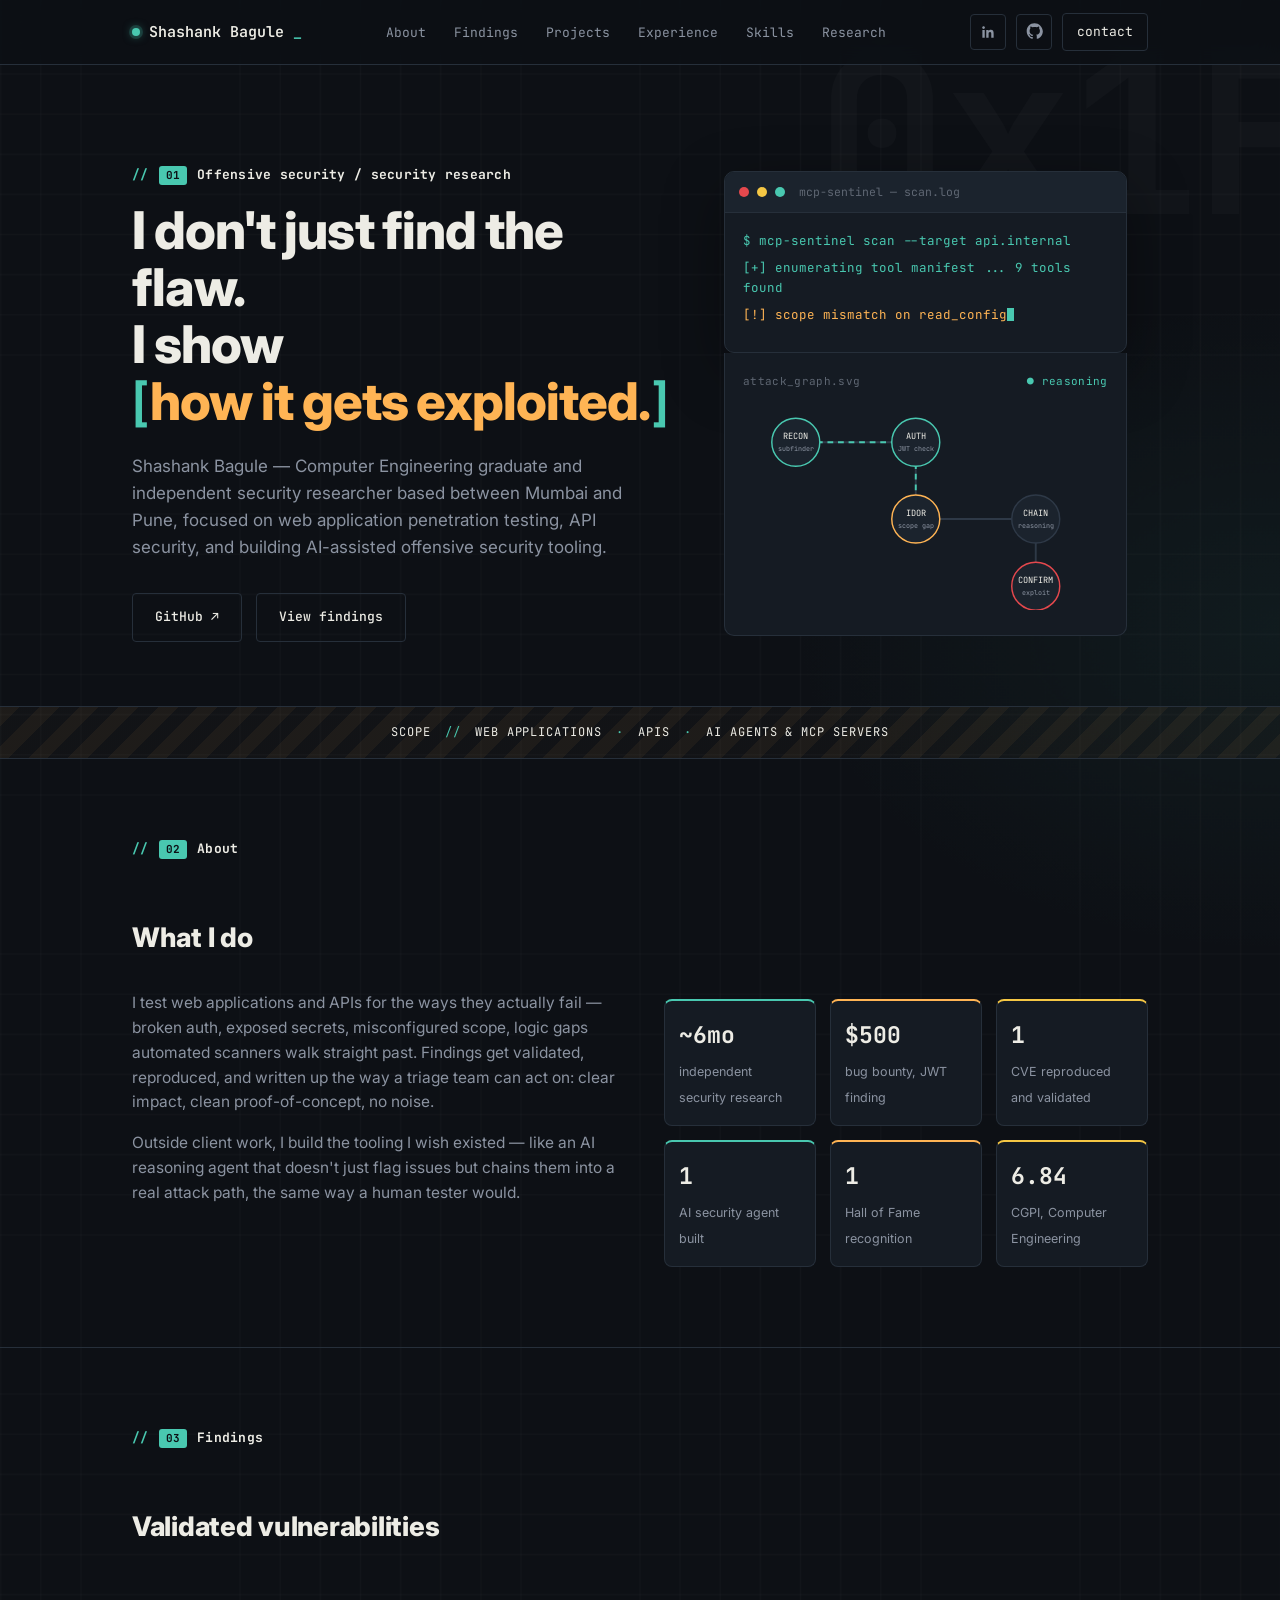
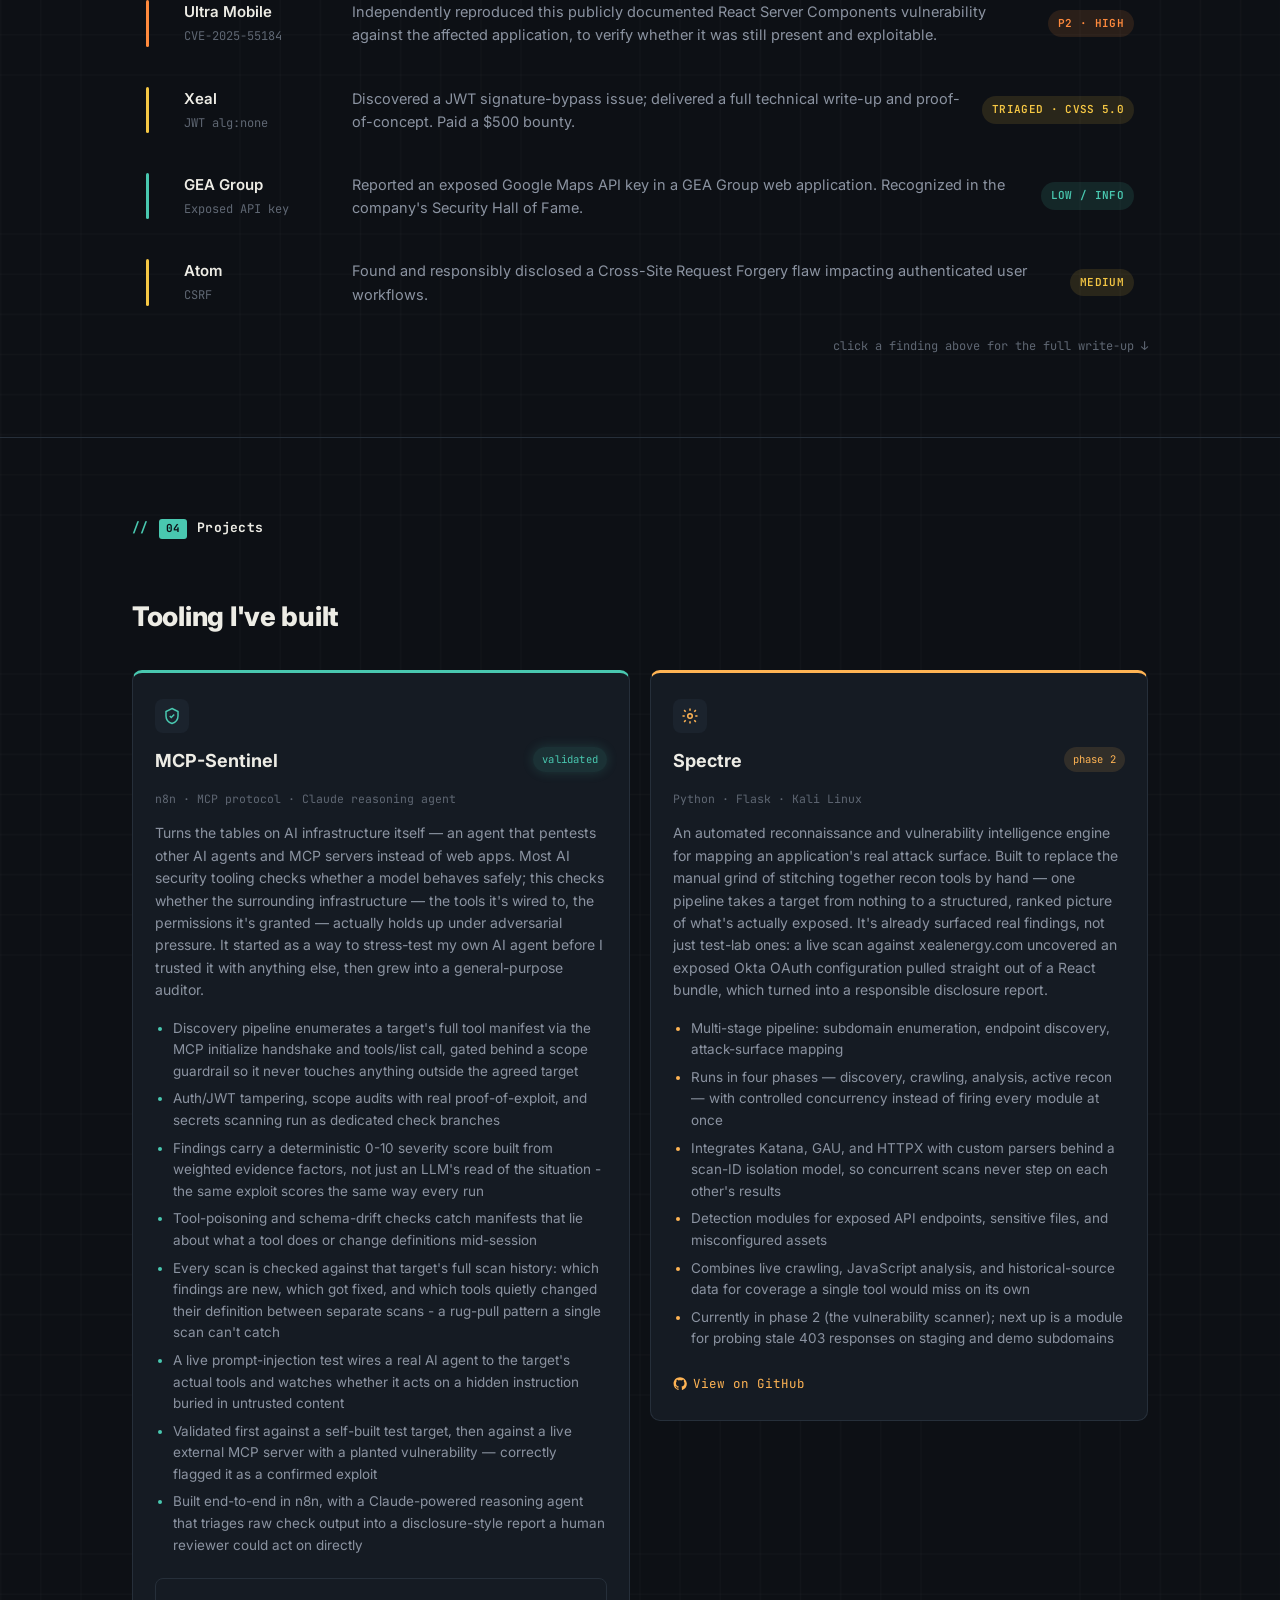
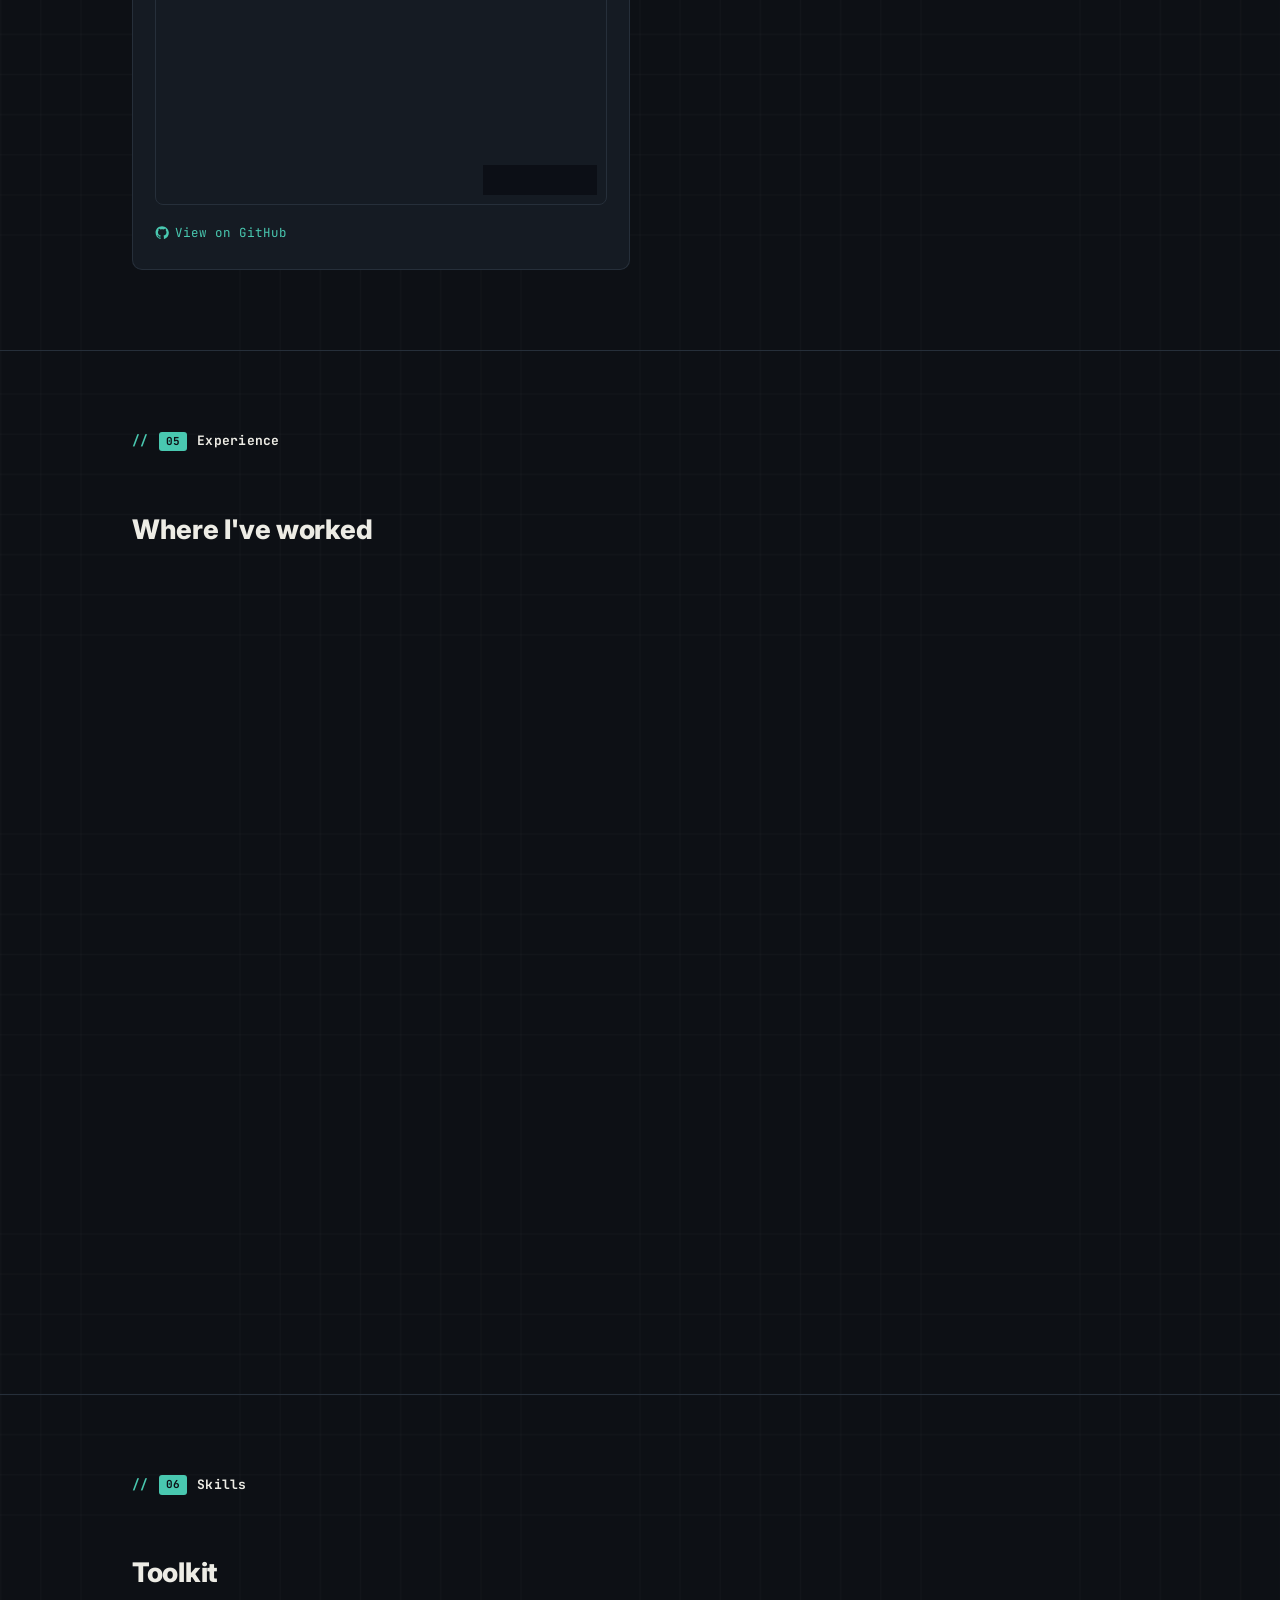
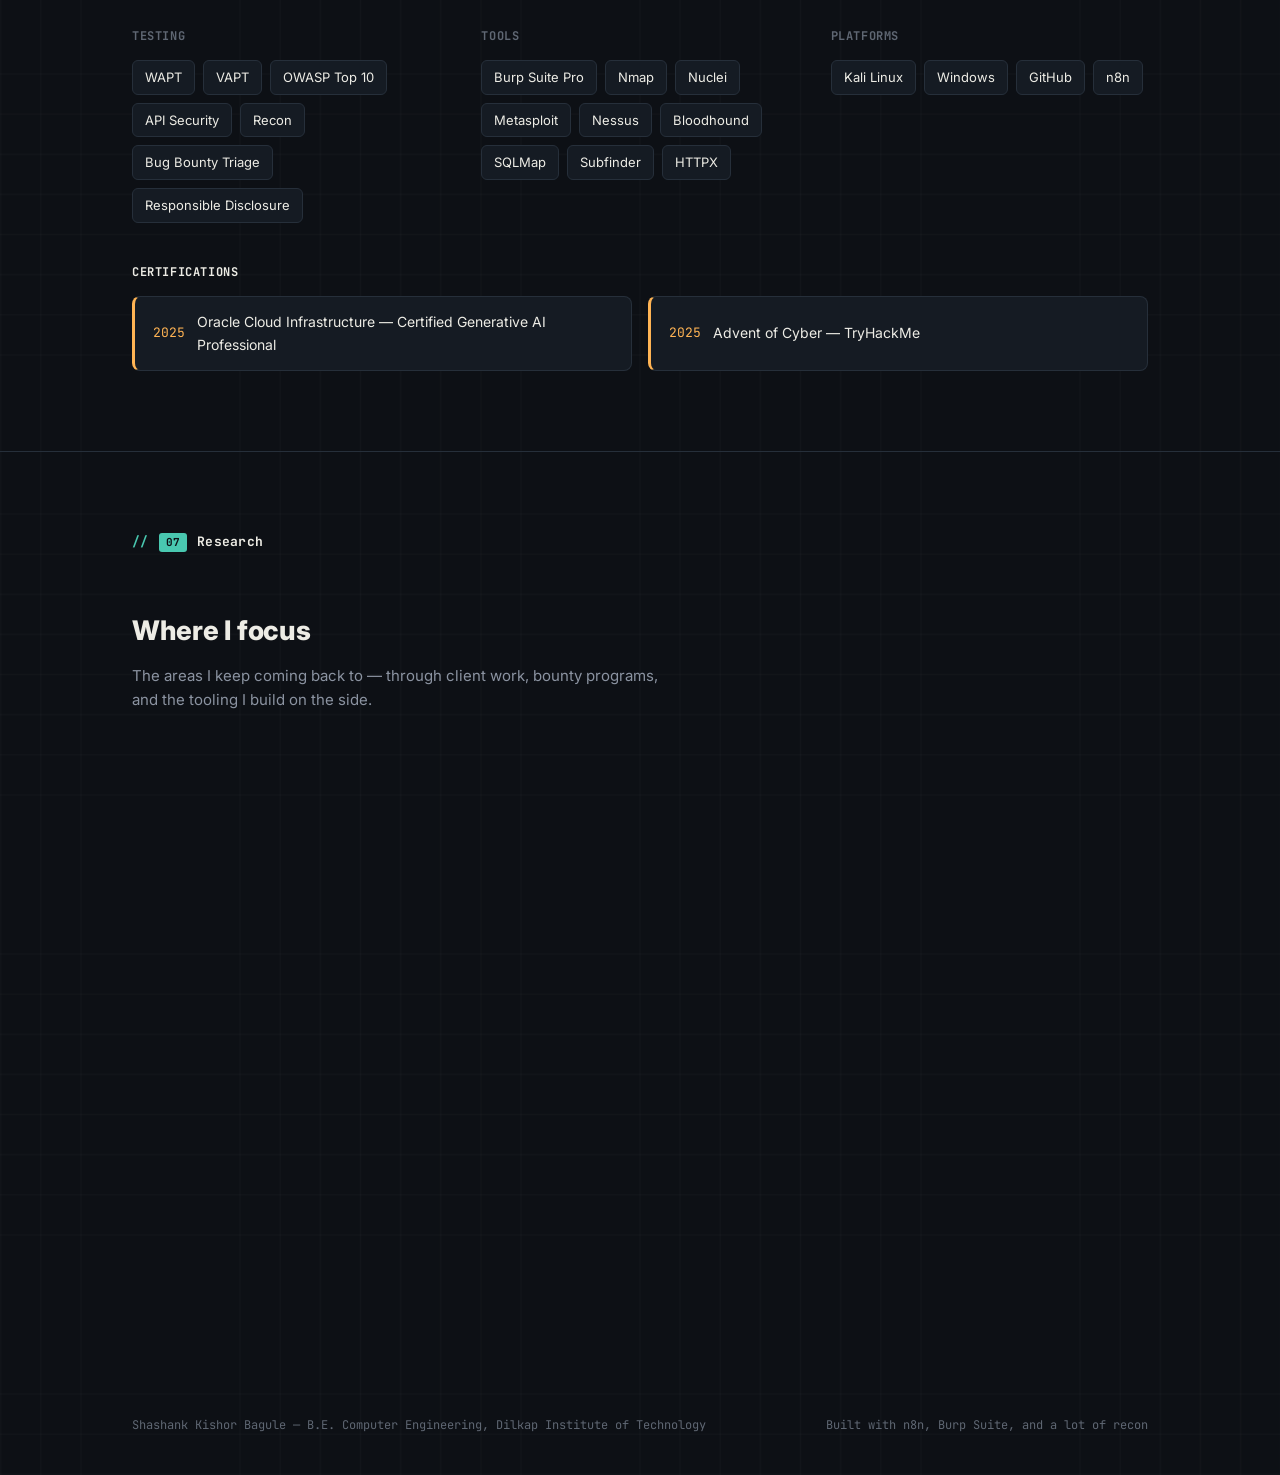
==== commit 06370b6e: "Update index.html" ====
--- a/index.html
+++ b/index.html
@@ -225,7 +225,7 @@
 <h2 style="margin-bottom:32px;">Where I've worked</h2>
 <div class="reveal">
 <div class="xp-item">
-<div class="when">Aug 2026 — Present</div>
+<div class="when">Aug 2026 </div>
 <div>
 <h3>Project Dynamo Fellow</h3>
 <div class="org">Handshake AI · Remote</div>
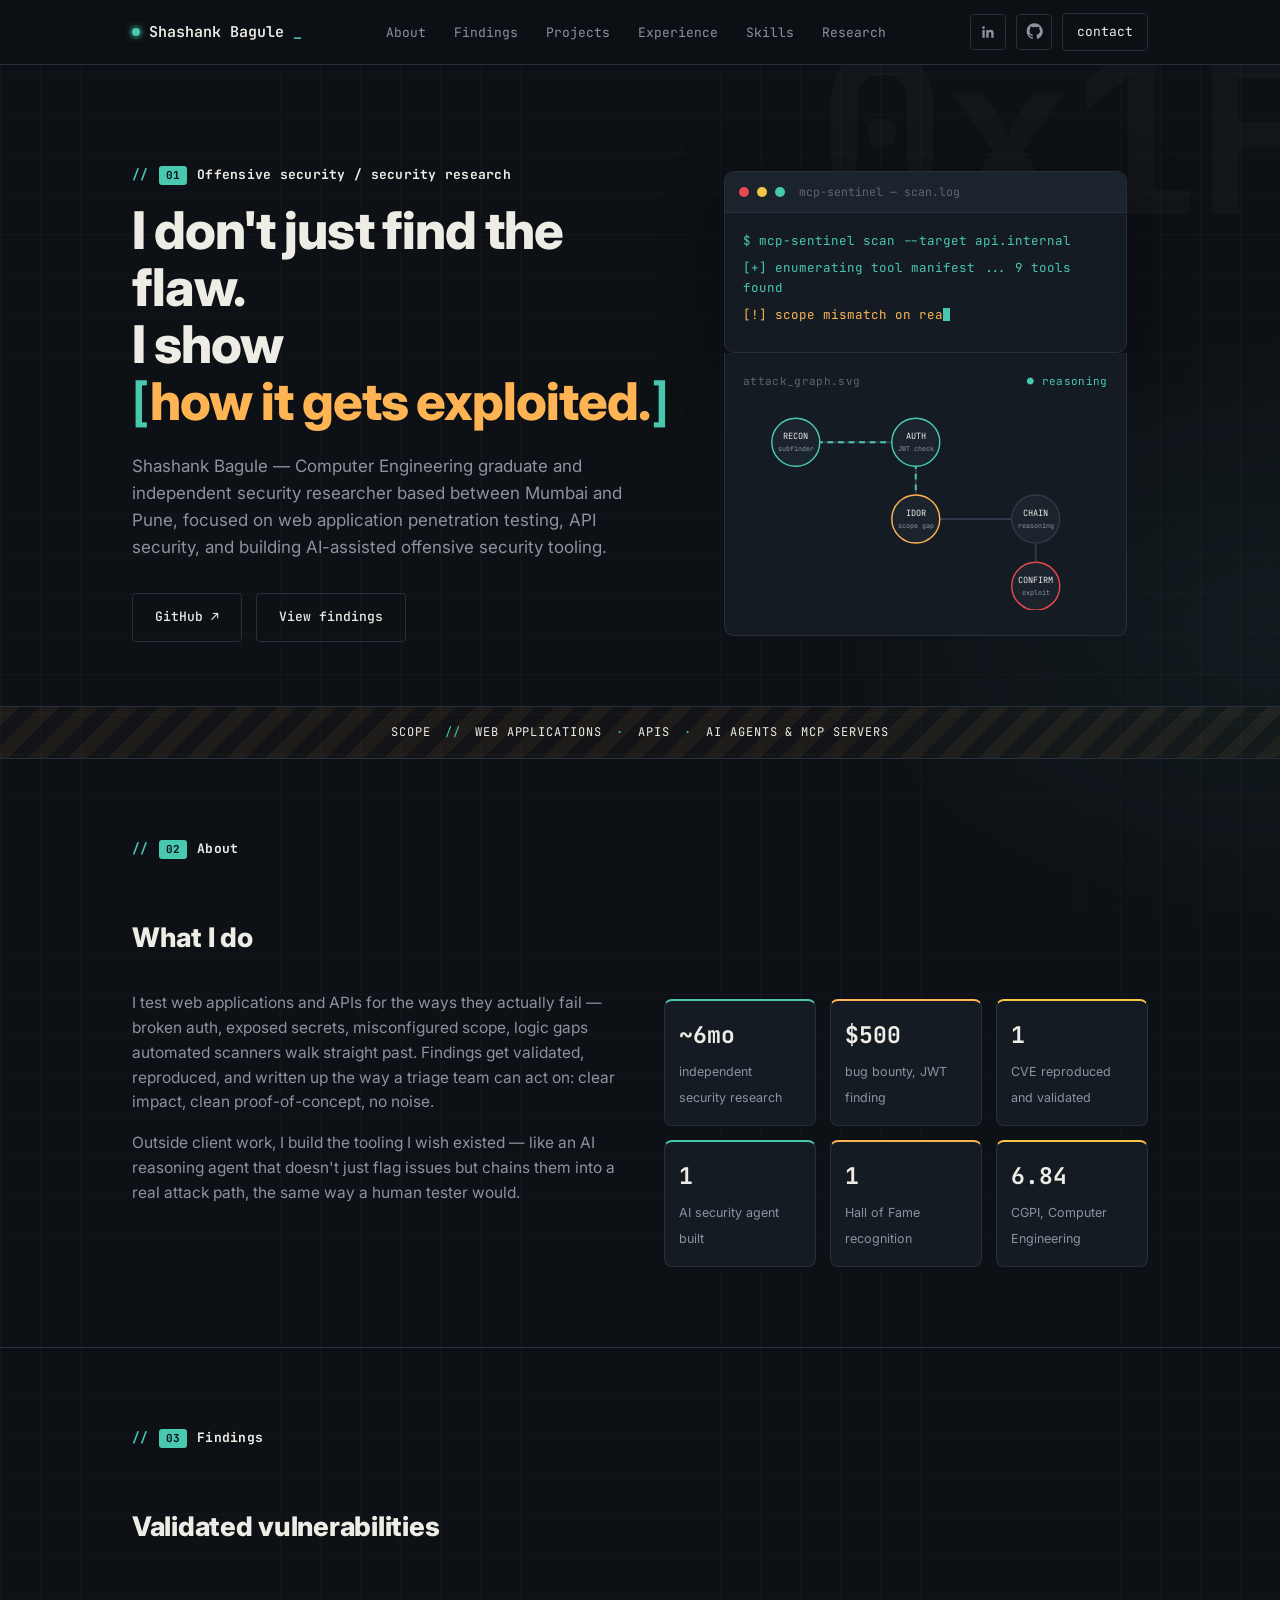
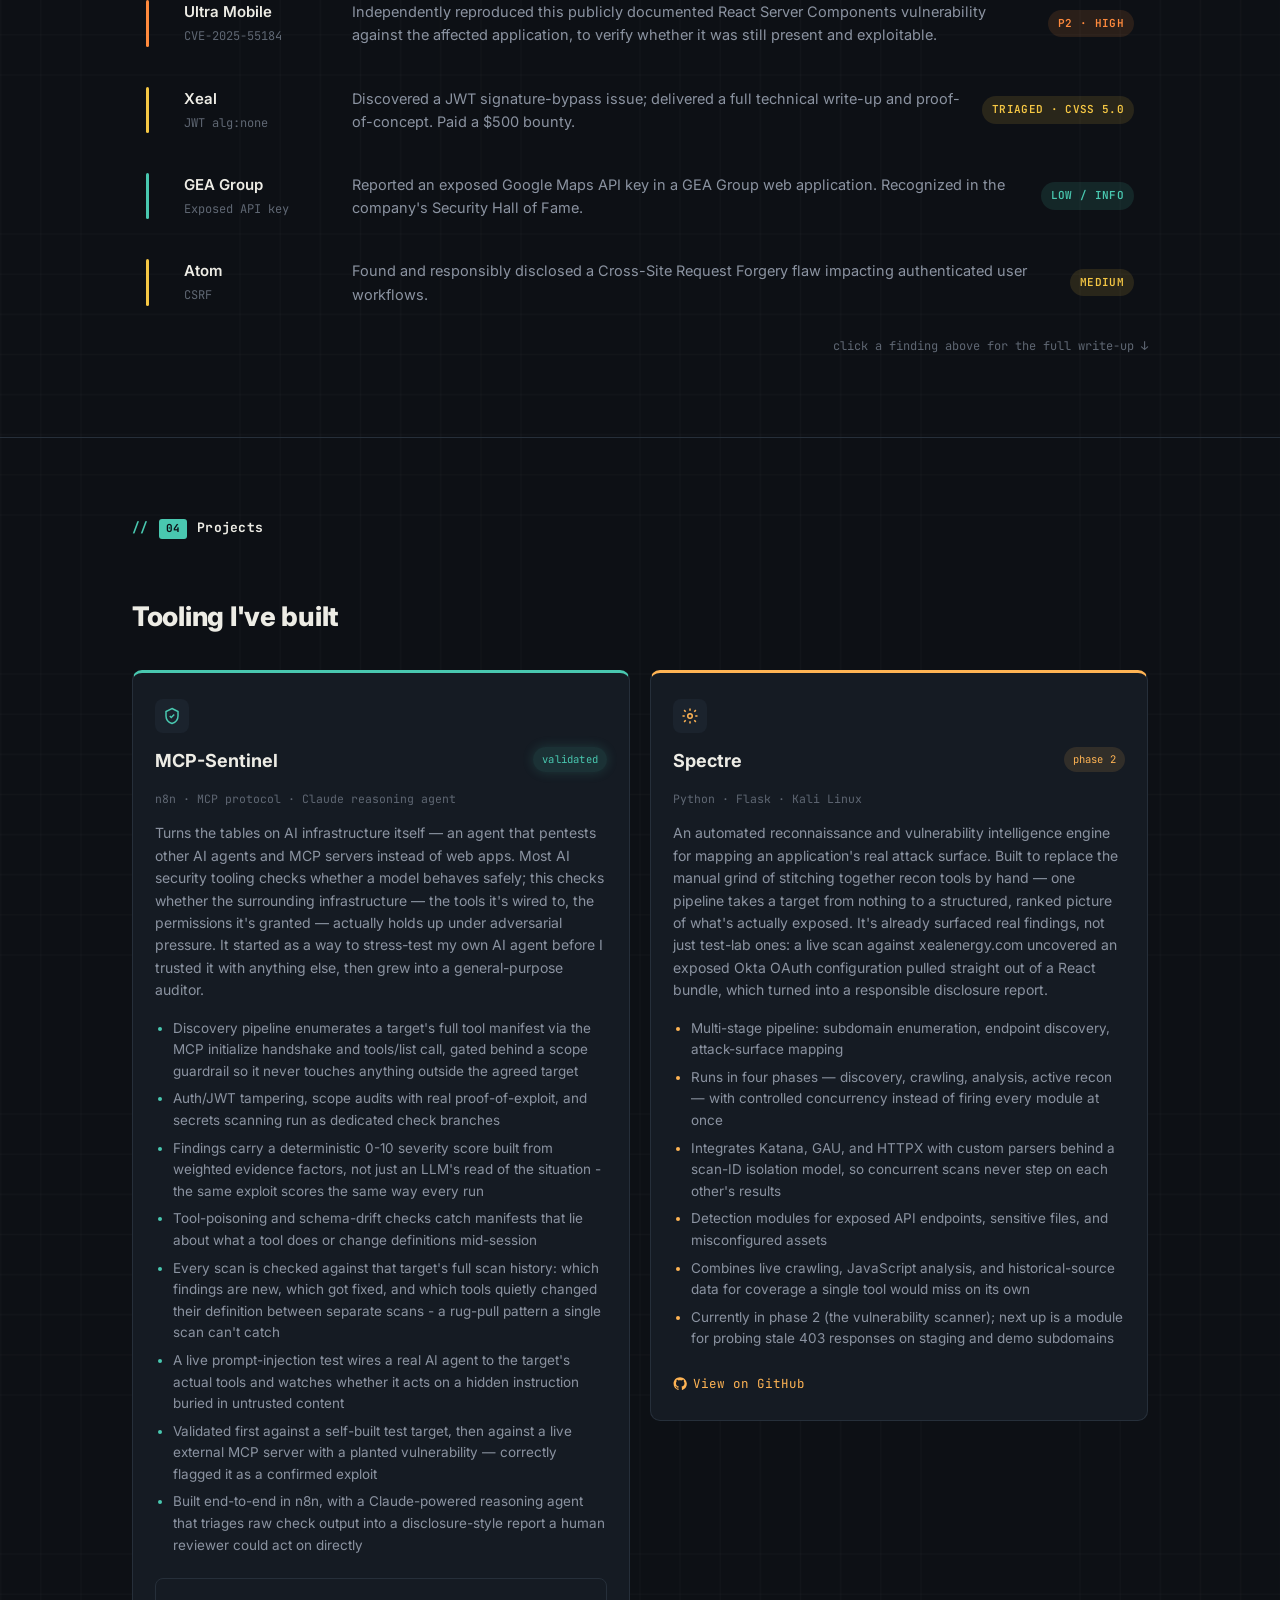
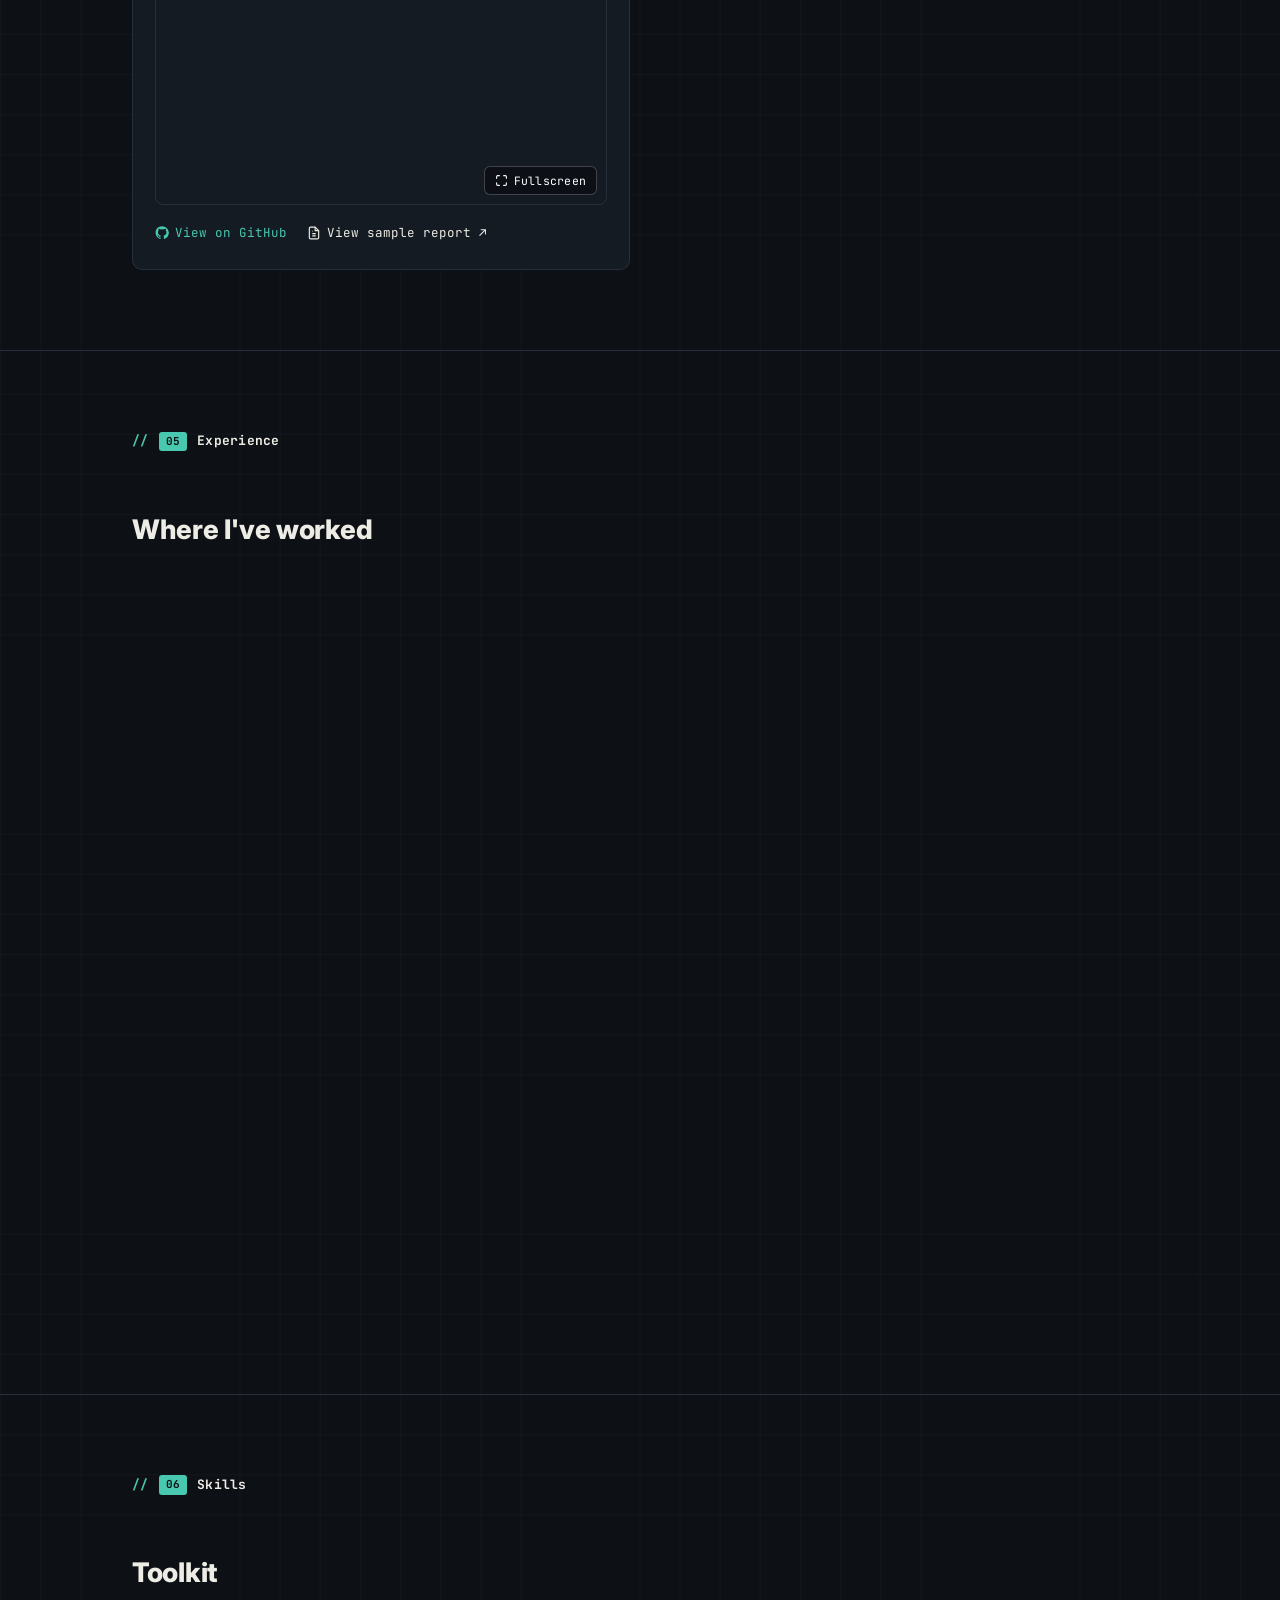
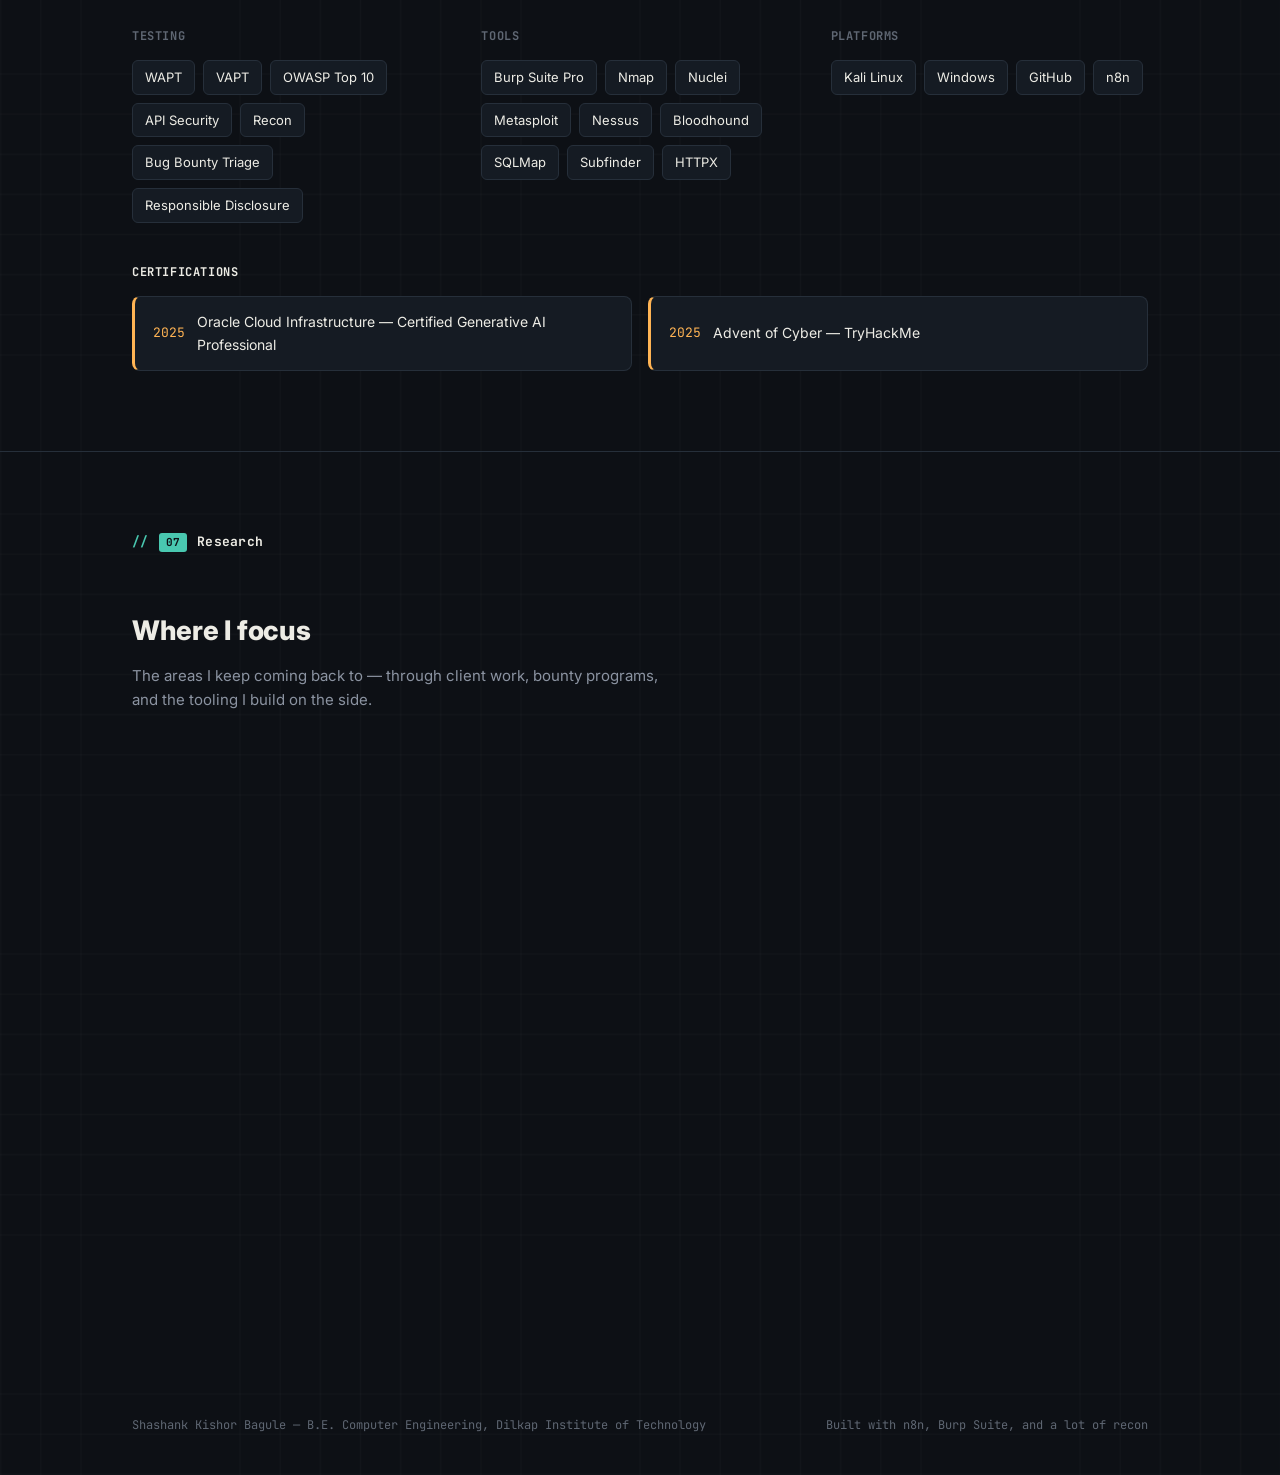
==== commit 981f5b09: "Add files via upload" ====
--- a/index.html
+++ b/index.html
@@ -188,10 +188,16 @@
 Fullscreen
 </button>
 </div>
-<a href="https://github.com/shashankbagule/mcp-sentinel" target="_blank" rel="noopener" style="display:inline-flex;align-items:center;gap:6px;margin-top:18px;font-family:var(--mono);font-size:12.5px;color:var(--accent-2);text-decoration:none;">
+<div style="display:flex;align-items:center;gap:20px;flex-wrap:wrap;margin-top:18px;">
+<a href="https://github.com/shashankbagule/mcp-sentinel" target="_blank" rel="noopener" style="display:inline-flex;align-items:center;gap:6px;font-family:var(--mono);font-size:12.5px;color:var(--accent-2);text-decoration:none;">
 <svg width="14" height="14" viewBox="0 0 24 24" fill="currentColor"><path d="M12 .5C5.73.5.98 5.24.98 11.52c0 5.02 3.26 9.28 7.77 10.78.57.1.78-.25.78-.55 0-.27-.01-1.16-.02-2.11-3.16.69-3.83-1.35-3.83-1.35-.52-1.31-1.26-1.66-1.26-1.66-1.03-.7.08-.69.08-.69 1.14.08 1.74 1.17 1.74 1.17 1.01 1.73 2.65 1.23 3.3.94.1-.73.4-1.23.72-1.51-2.52-.29-5.17-1.26-5.17-5.62 0-1.24.44-2.26 1.17-3.05-.12-.29-.51-1.45.11-3.02 0 0 .96-.31 3.14 1.16.91-.25 1.89-.38 2.86-.38.97 0 1.95.13 2.86.38 2.18-1.47 3.14-1.16 3.14-1.16.62 1.57.23 2.73.11 3.02.73.79 1.17 1.81 1.17 3.05 0 4.37-2.65 5.33-5.18 5.61.41.35.77 1.04.77 2.1 0 1.51-.01 2.73-.01 3.1 0 .3.2.66.79.55 4.5-1.5 7.76-5.76 7.76-10.78C23.02 5.24 18.27.5 12 .5z"/></svg>
 View on GitHub
 </a>
+<a href="writeups/mcp-sentinel-report.html" style="display:inline-flex;align-items:center;gap:6px;font-family:var(--mono);font-size:12.5px;color:var(--fg);text-decoration:none;">
+<svg width="14" height="14" viewBox="0 0 24 24" fill="none" stroke="currentColor" stroke-width="2"><path d="M14 2H6a2 2 0 00-2 2v16a2 2 0 002 2h12a2 2 0 002-2V8z"/><path d="M14 2v6h6"/><path d="M9 13h6M9 17h6M9 9h1"/></svg>
+View sample report ↗
+</a>
+</div>
 </div>
 
 <div class="card progress">
@@ -225,7 +231,7 @@
 <h2 style="margin-bottom:32px;">Where I've worked</h2>
 <div class="reveal">
 <div class="xp-item">
-<div class="when">Aug 2026 </div>
+<div class="when">Aug 2026 — Present</div>
 <div>
 <h3>Project Dynamo Fellow</h3>
 <div class="org">Handshake AI · Remote</div>
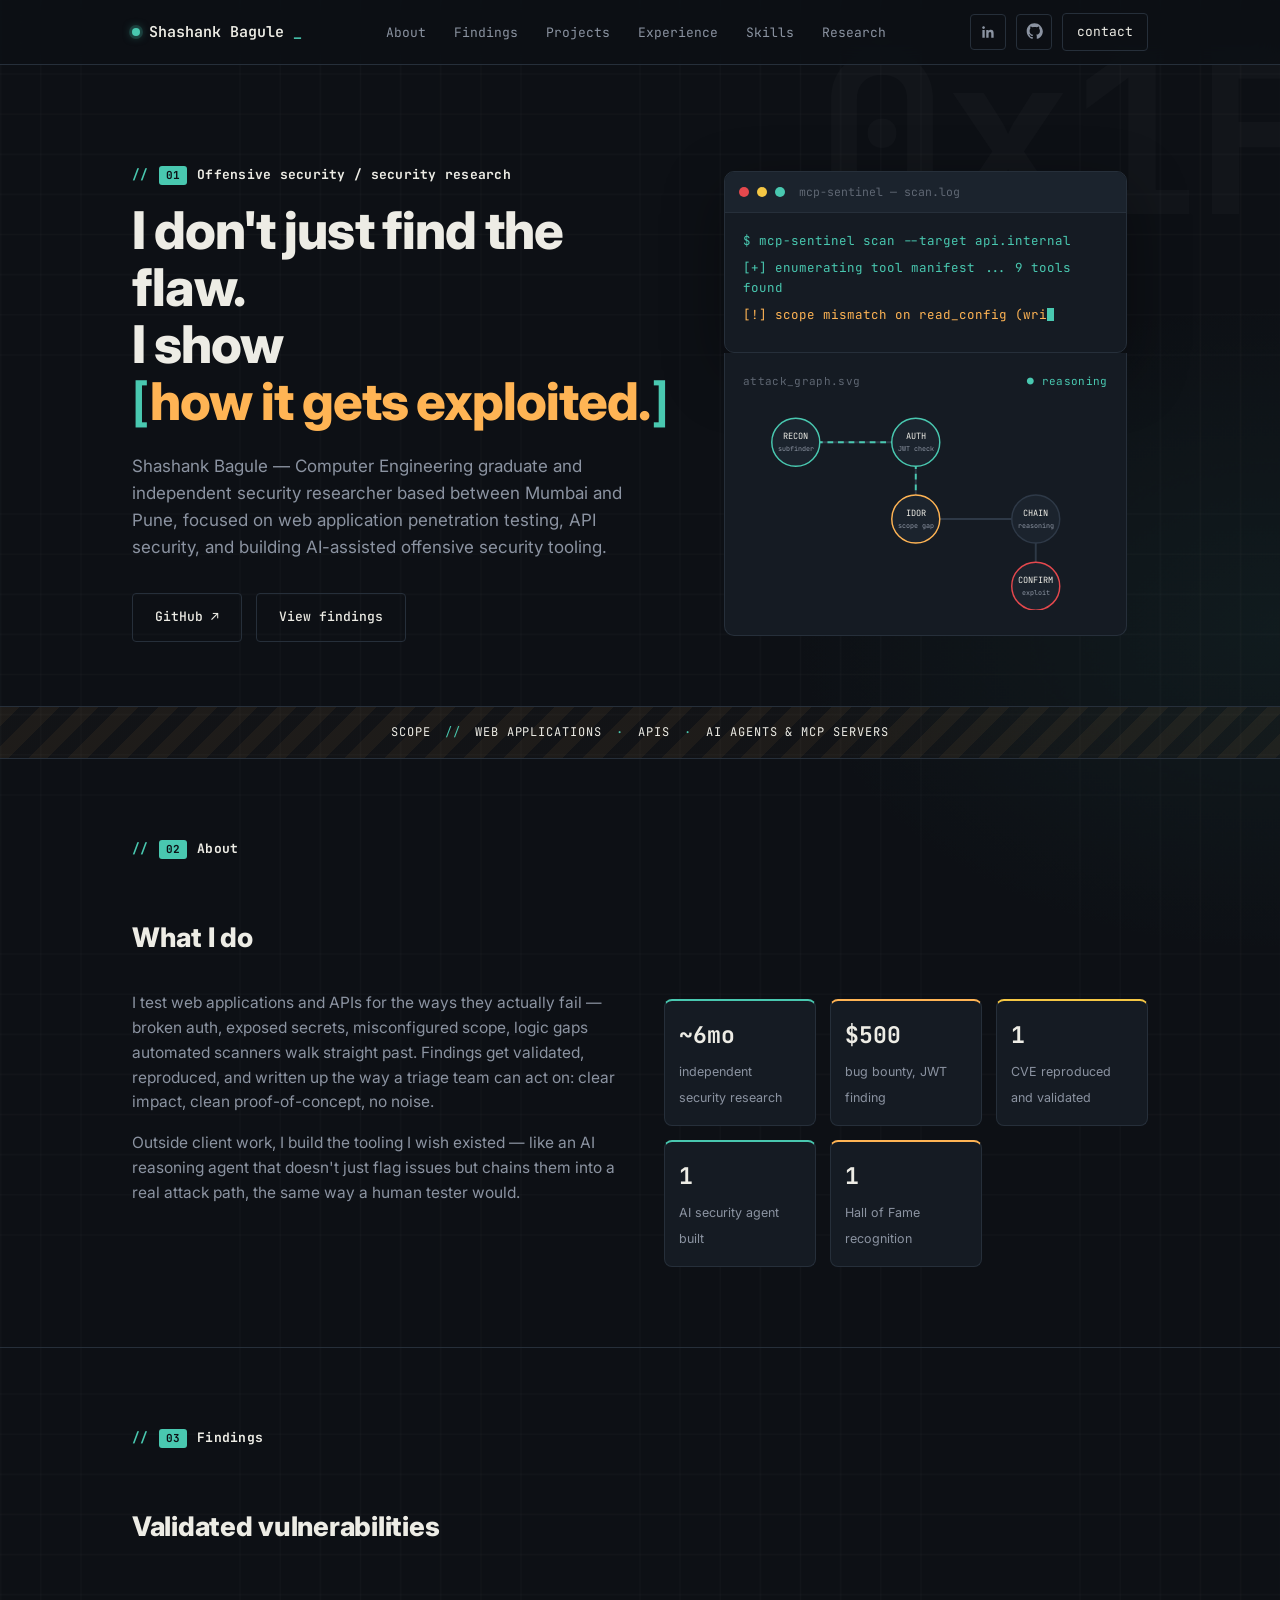
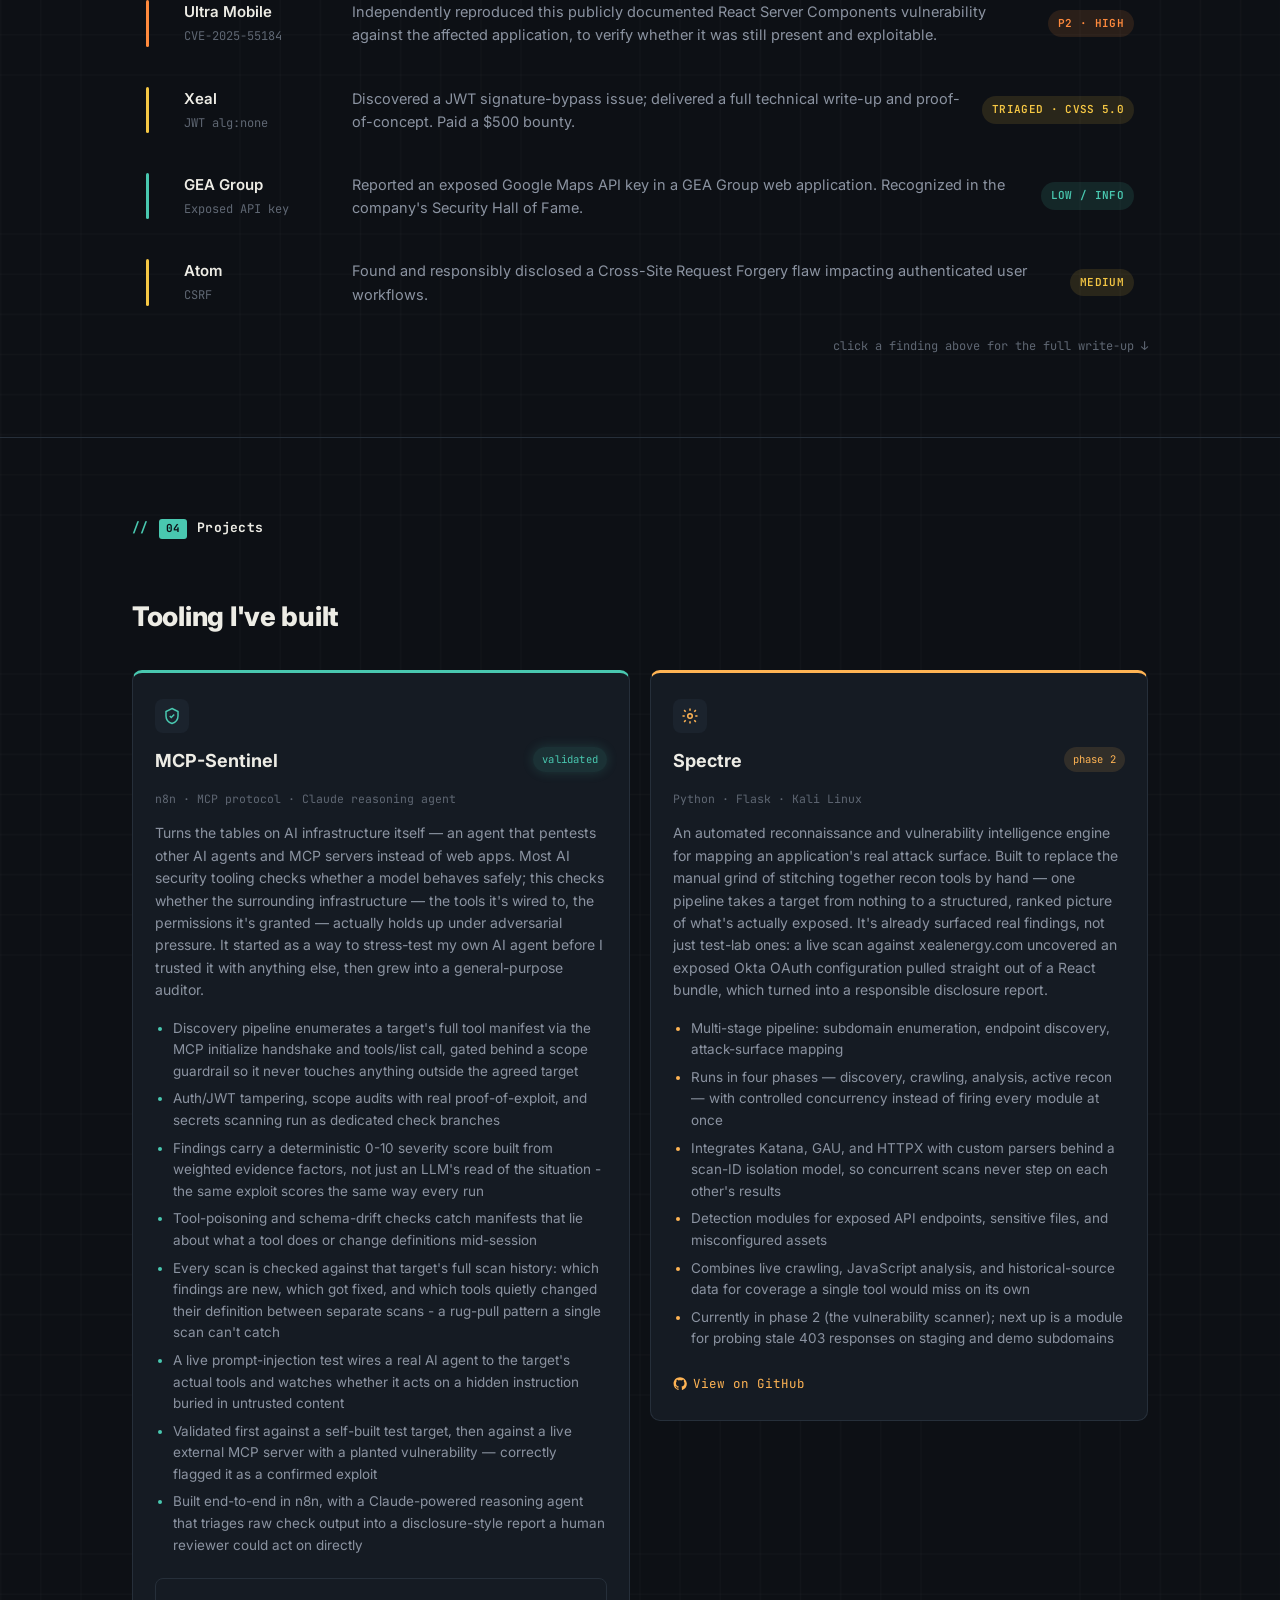
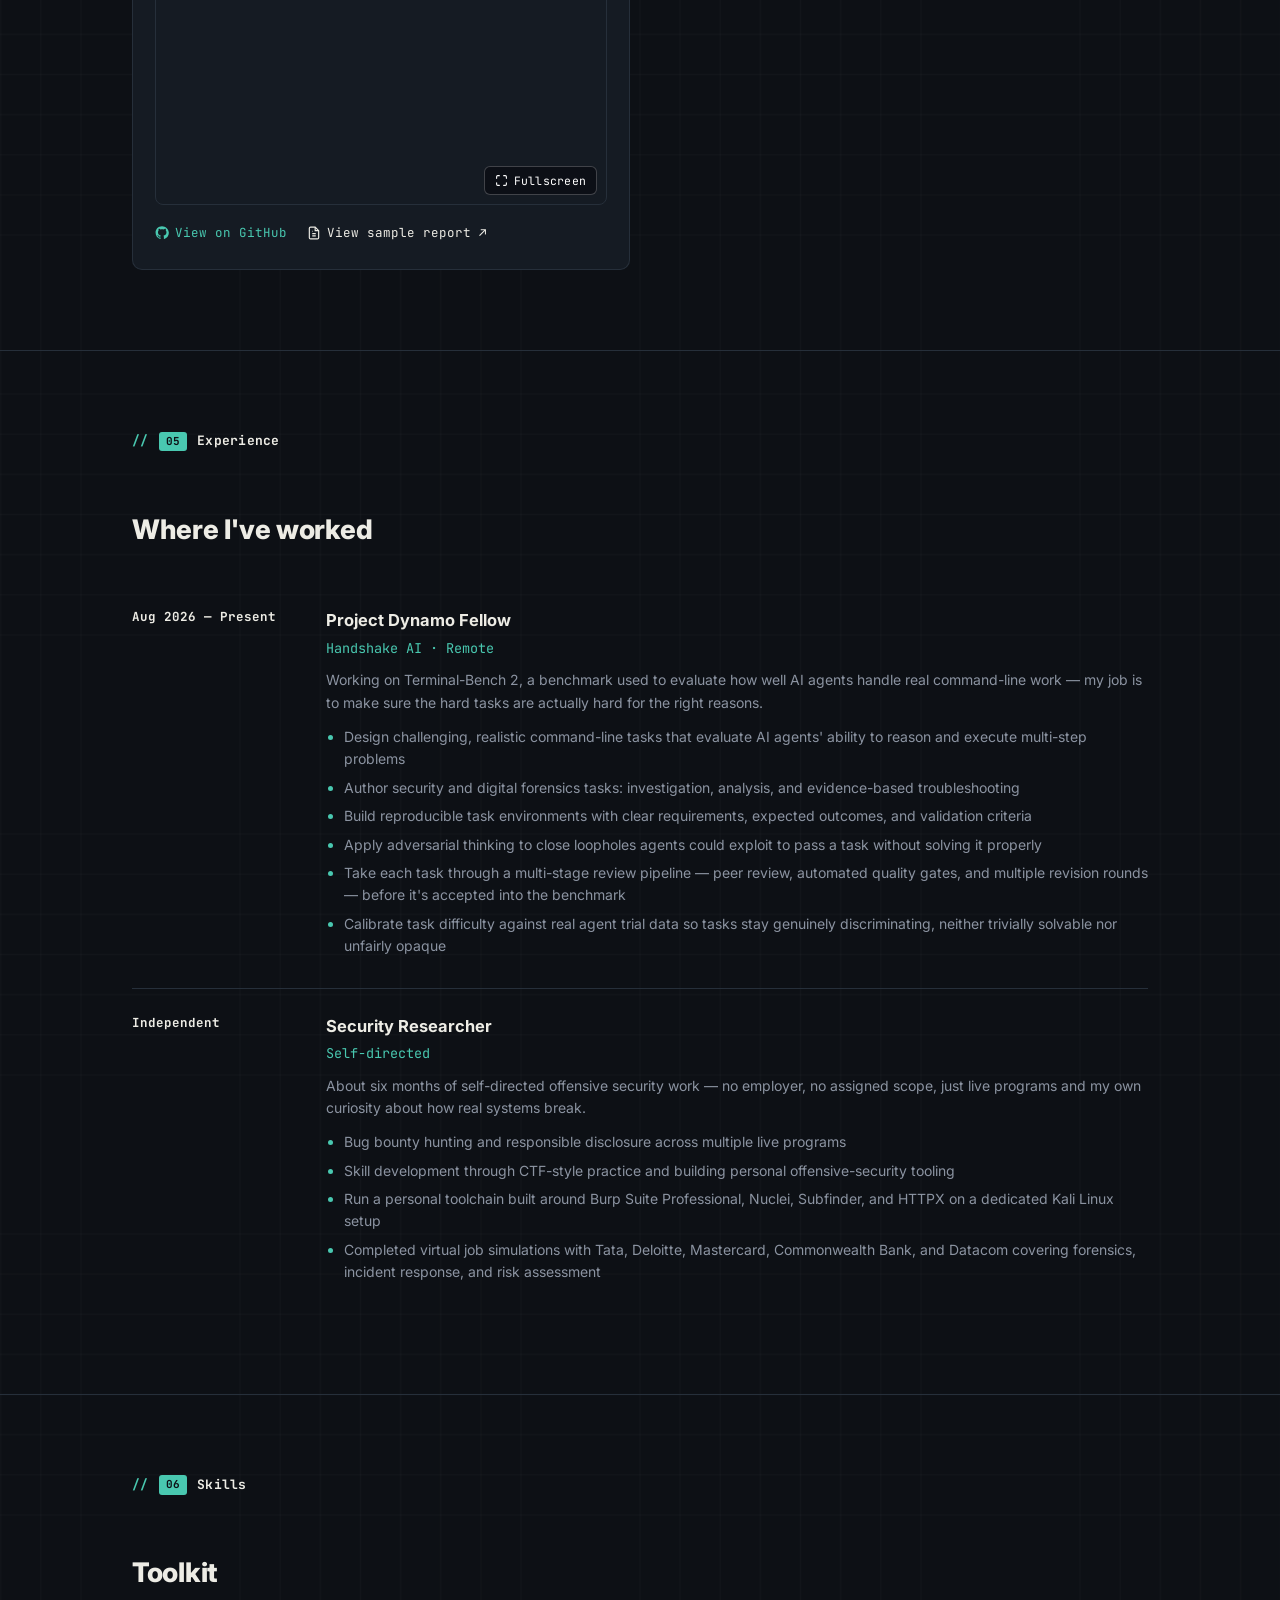
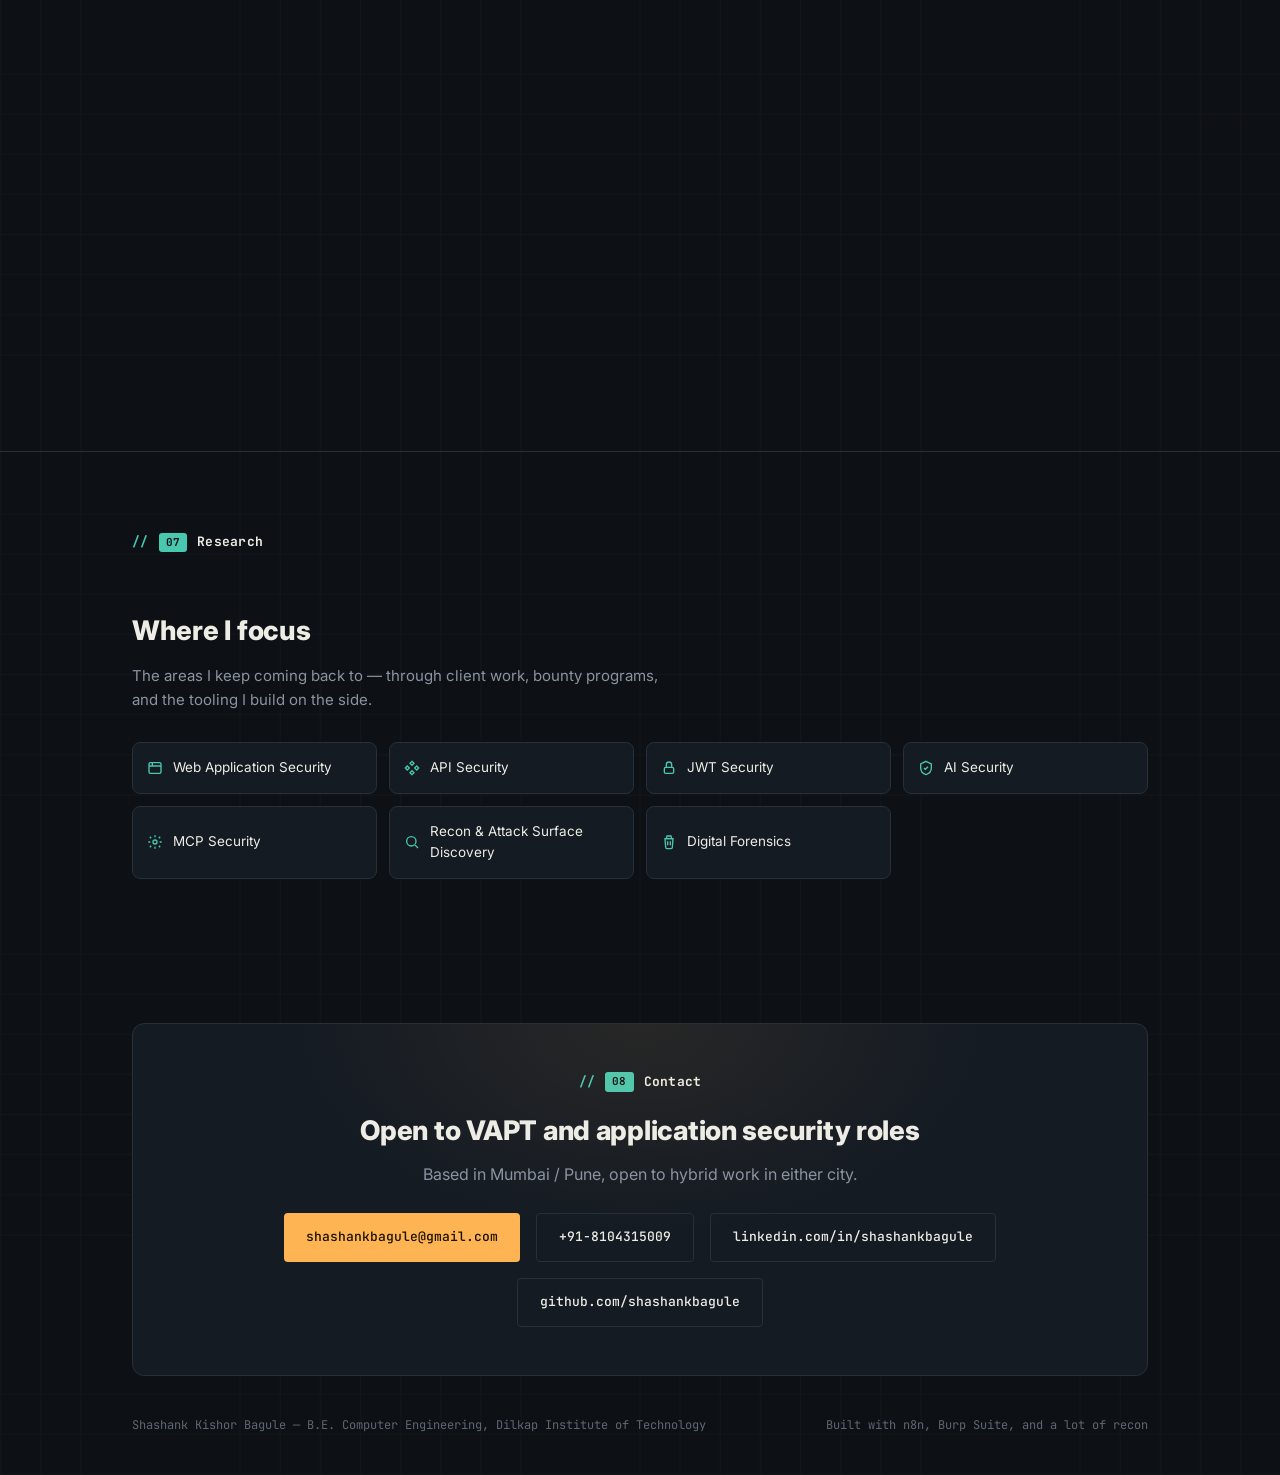
==== commit 97331cb5: "Remove CGPI stat from index.html Removed CGPI stat from the statistics section." ====
--- a/index.html
+++ b/index.html
@@ -116,7 +116,6 @@
 <div class="stat"><b>1</b><span>CVE reproduced and validated</span></div>
 <div class="stat"><b>1</b><span>AI security agent built</span></div>
 <div class="stat"><b>1</b><span>Hall of Fame recognition</span></div>
-<div class="stat"><b>6.84</b><span>CGPI, Computer Engineering</span></div>
 </div>
 </div>
 </div>
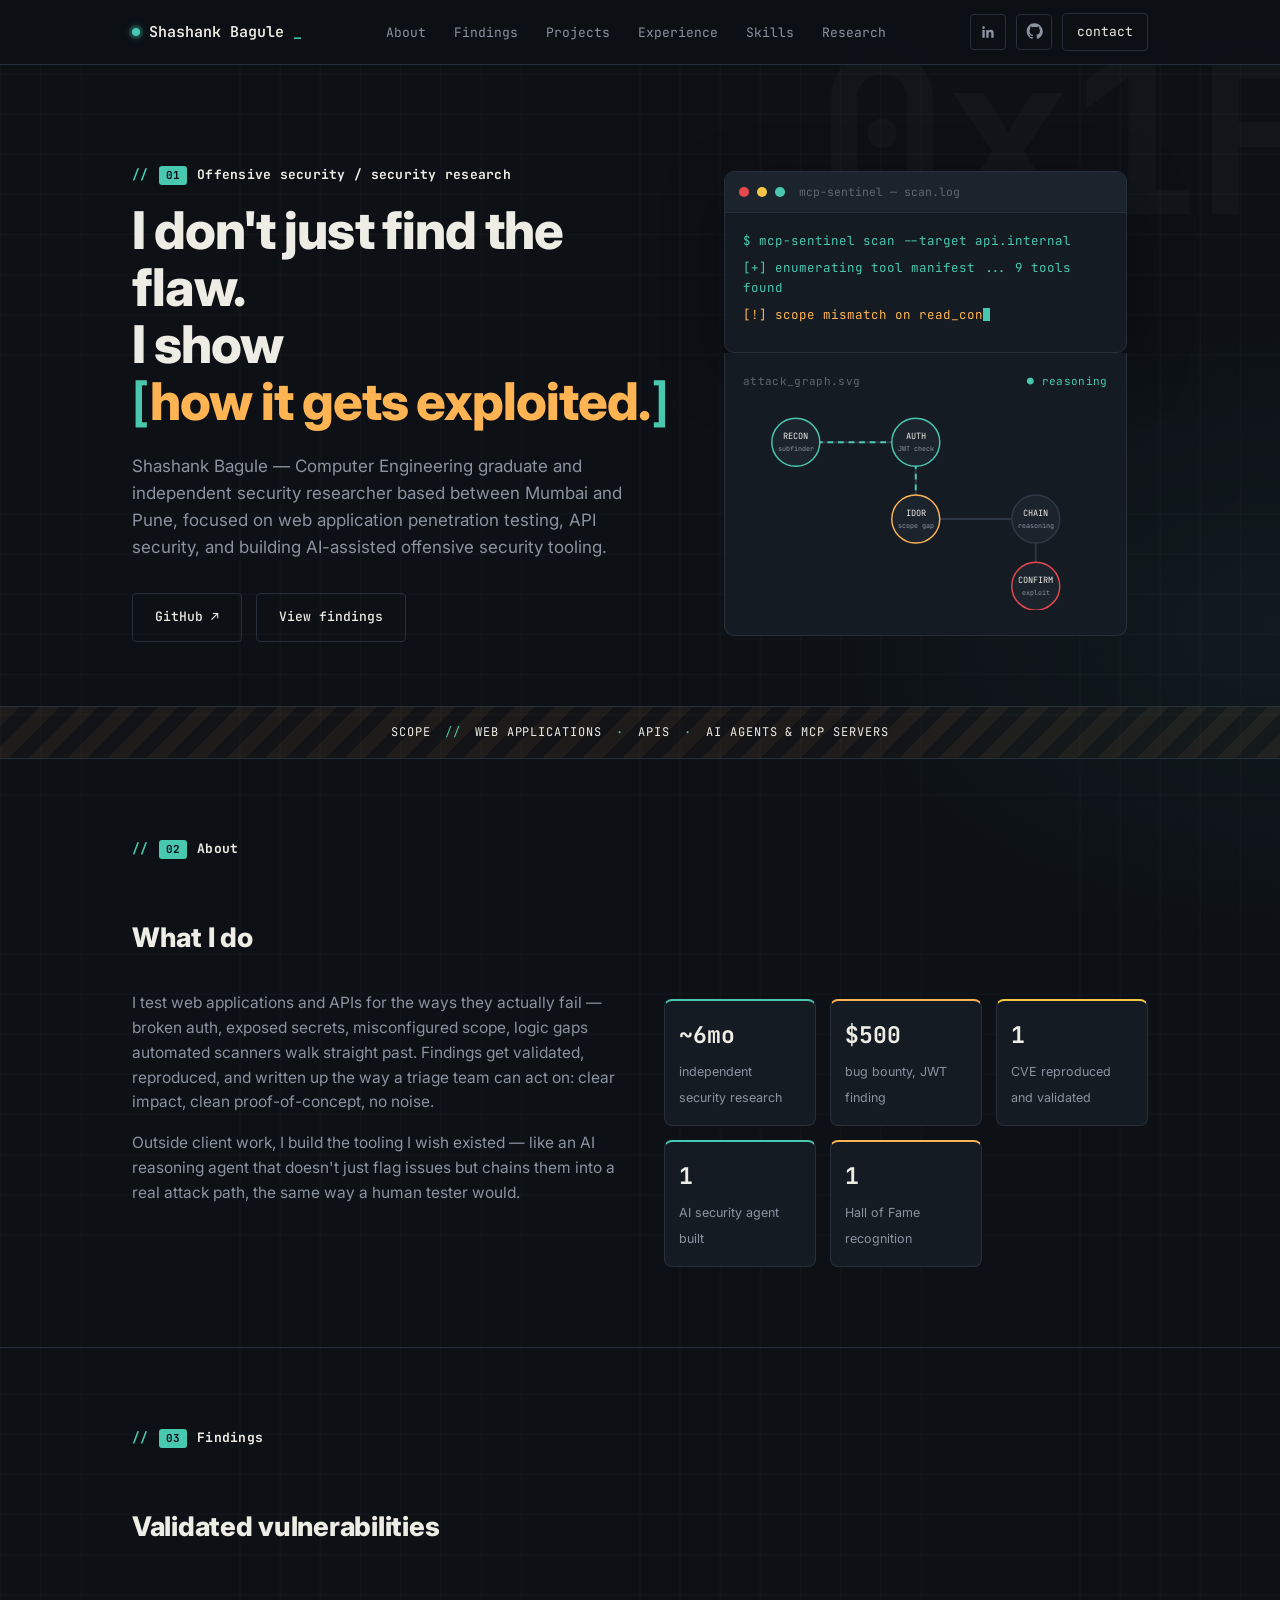
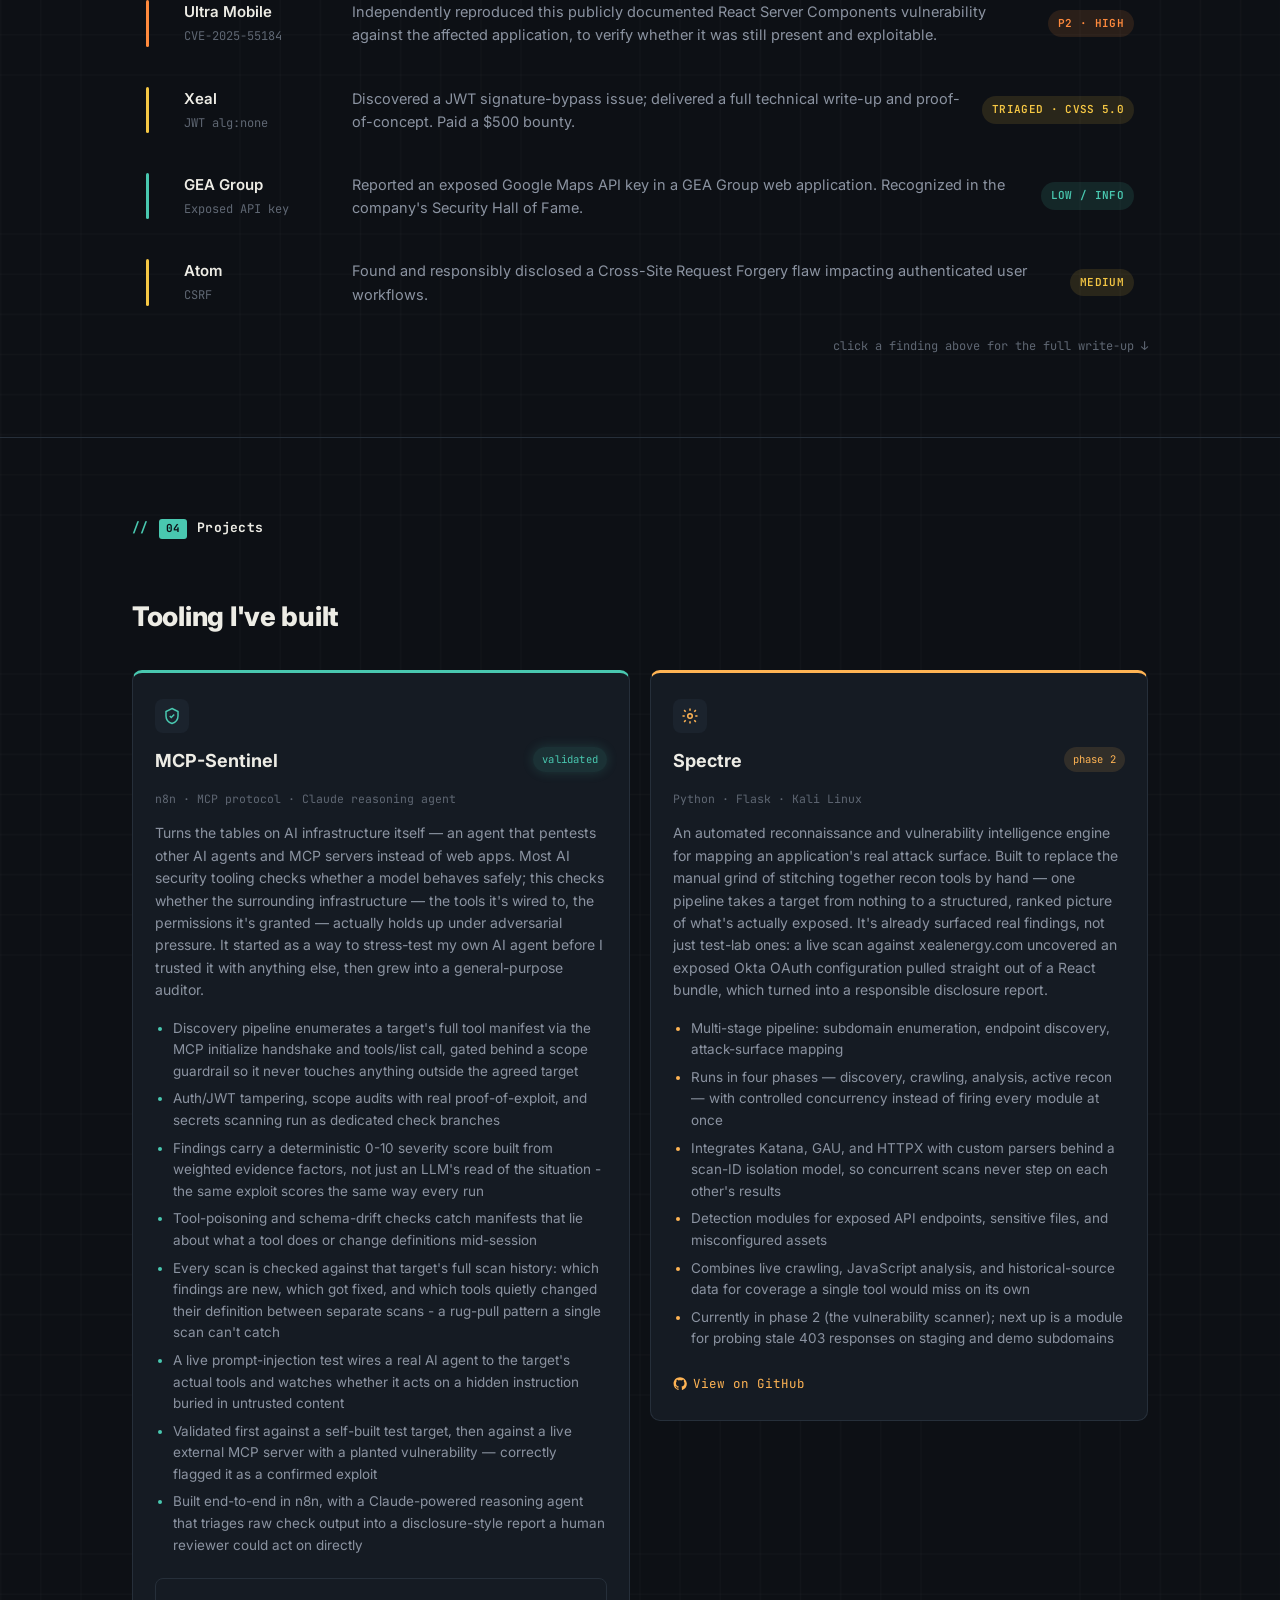
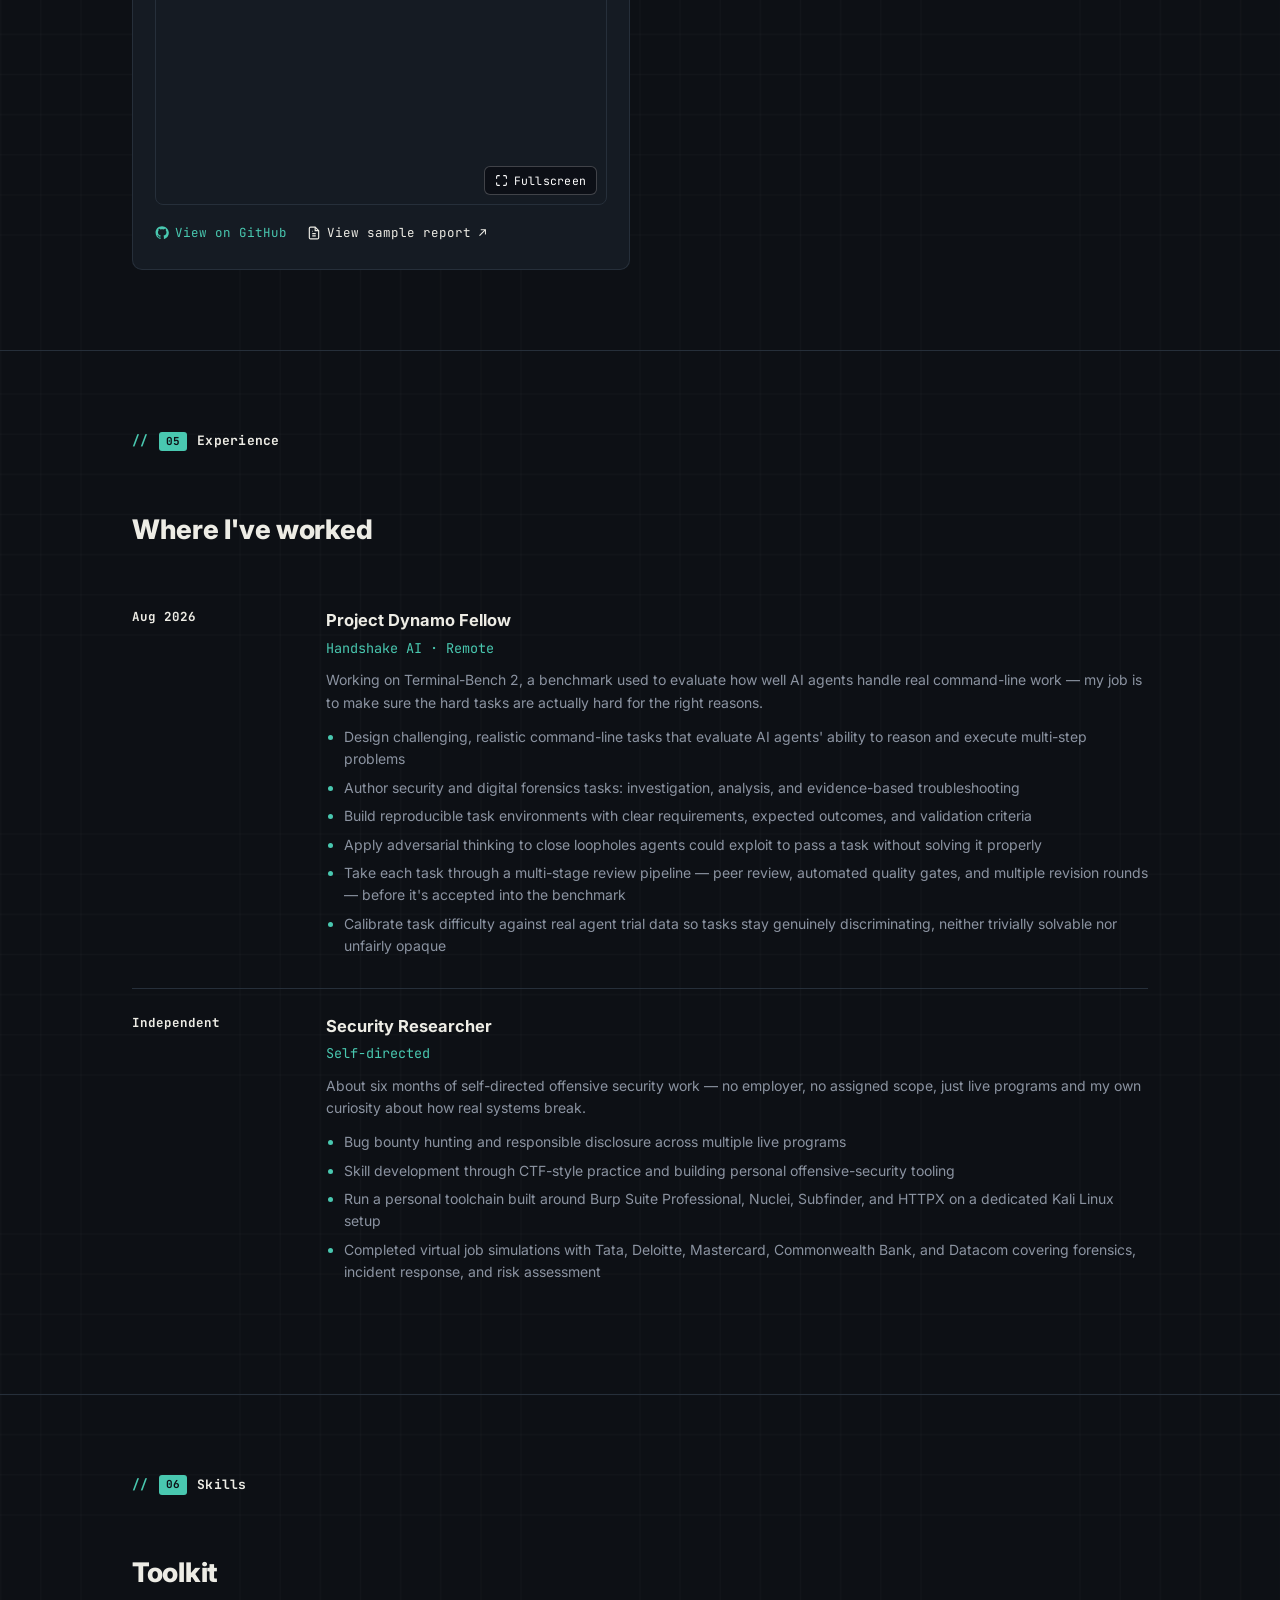
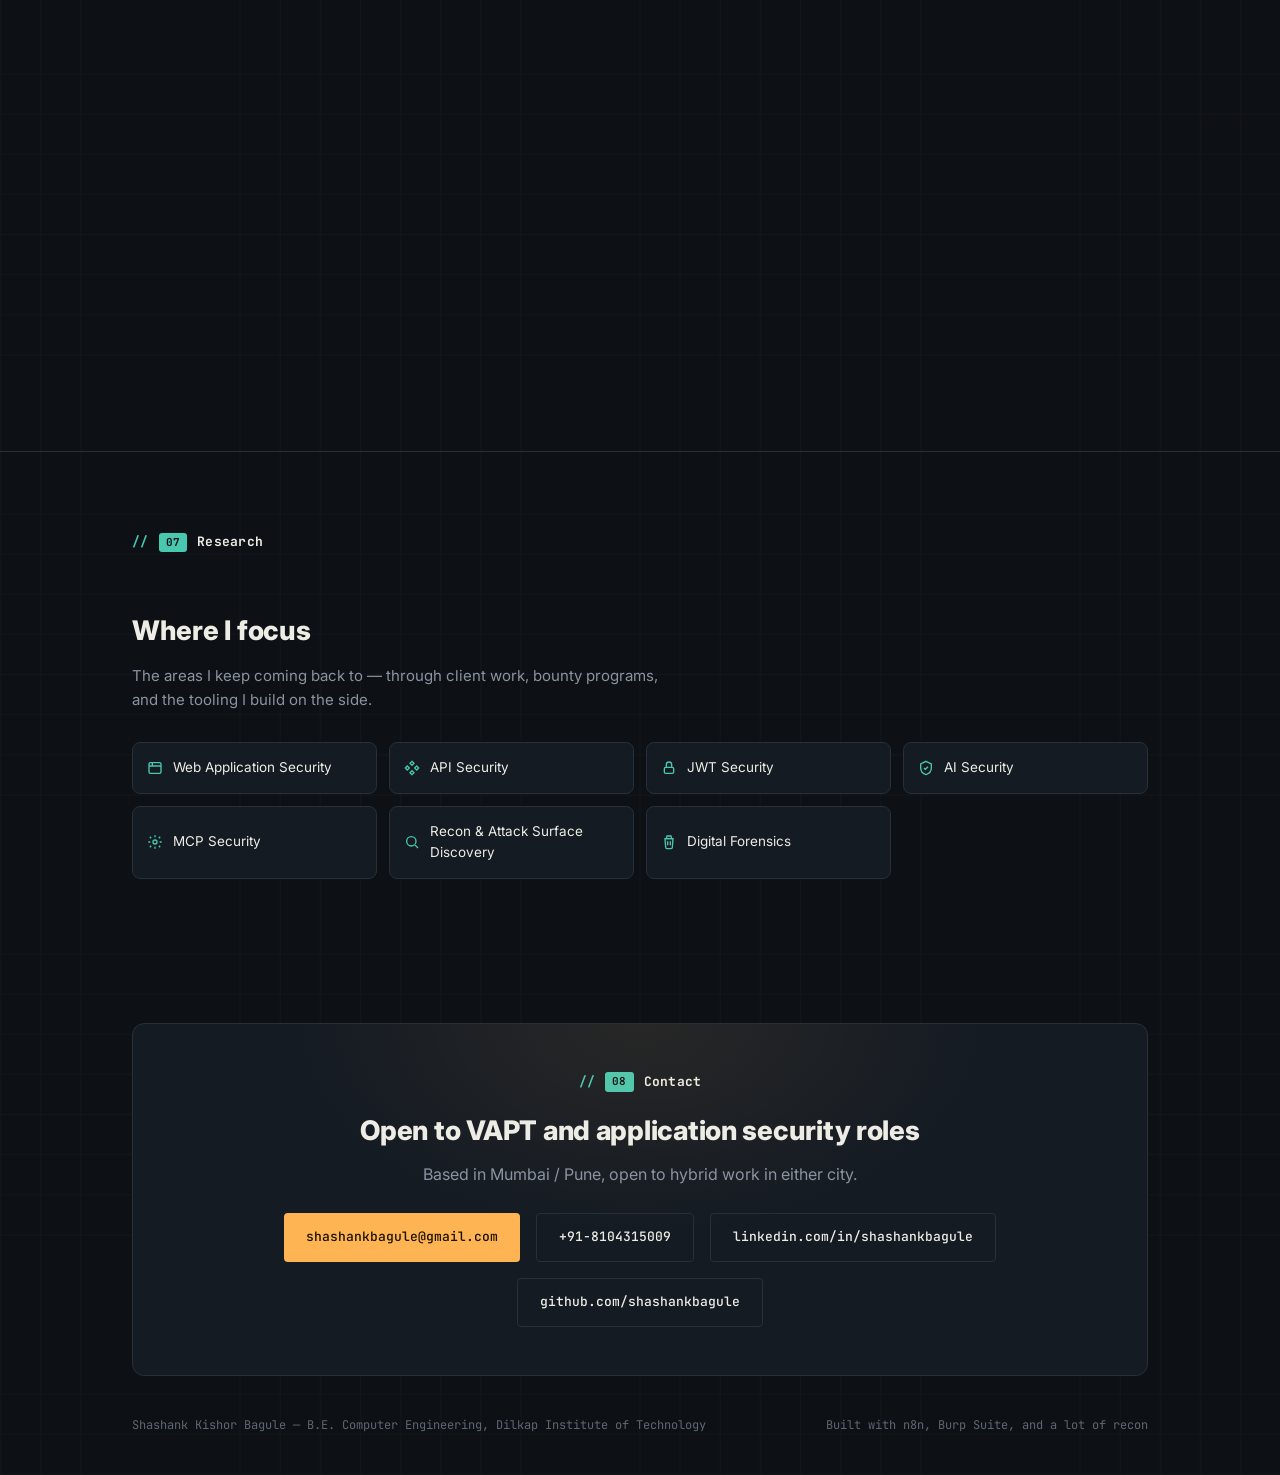
==== commit a931d791: "Change date format in experience section Updated the date format for the experience section." ====
--- a/index.html
+++ b/index.html
@@ -230,7 +230,7 @@
 <h2 style="margin-bottom:32px;">Where I've worked</h2>
 <div class="reveal">
 <div class="xp-item">
-<div class="when">Aug 2026 — Present</div>
+<div class="when">Aug 2026 </div>
 <div>
 <h3>Project Dynamo Fellow</h3>
 <div class="org">Handshake AI · Remote</div>
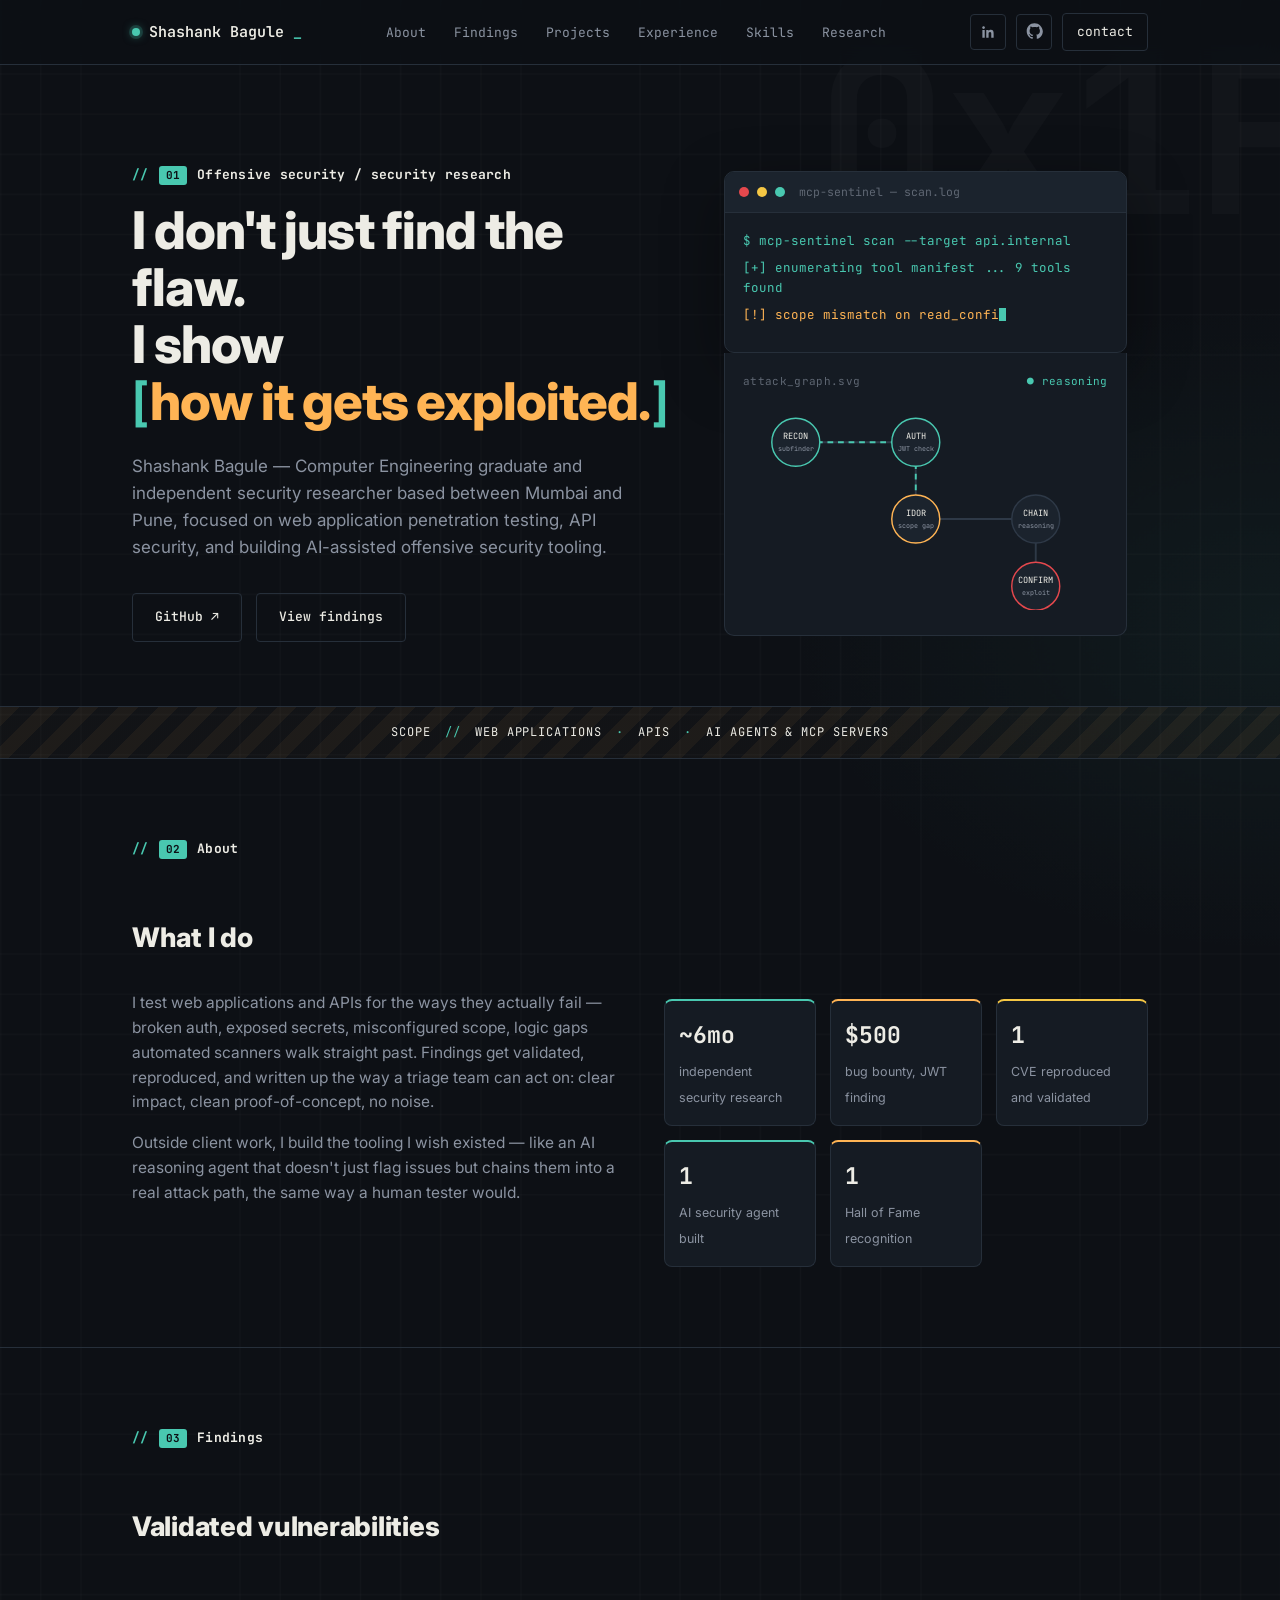
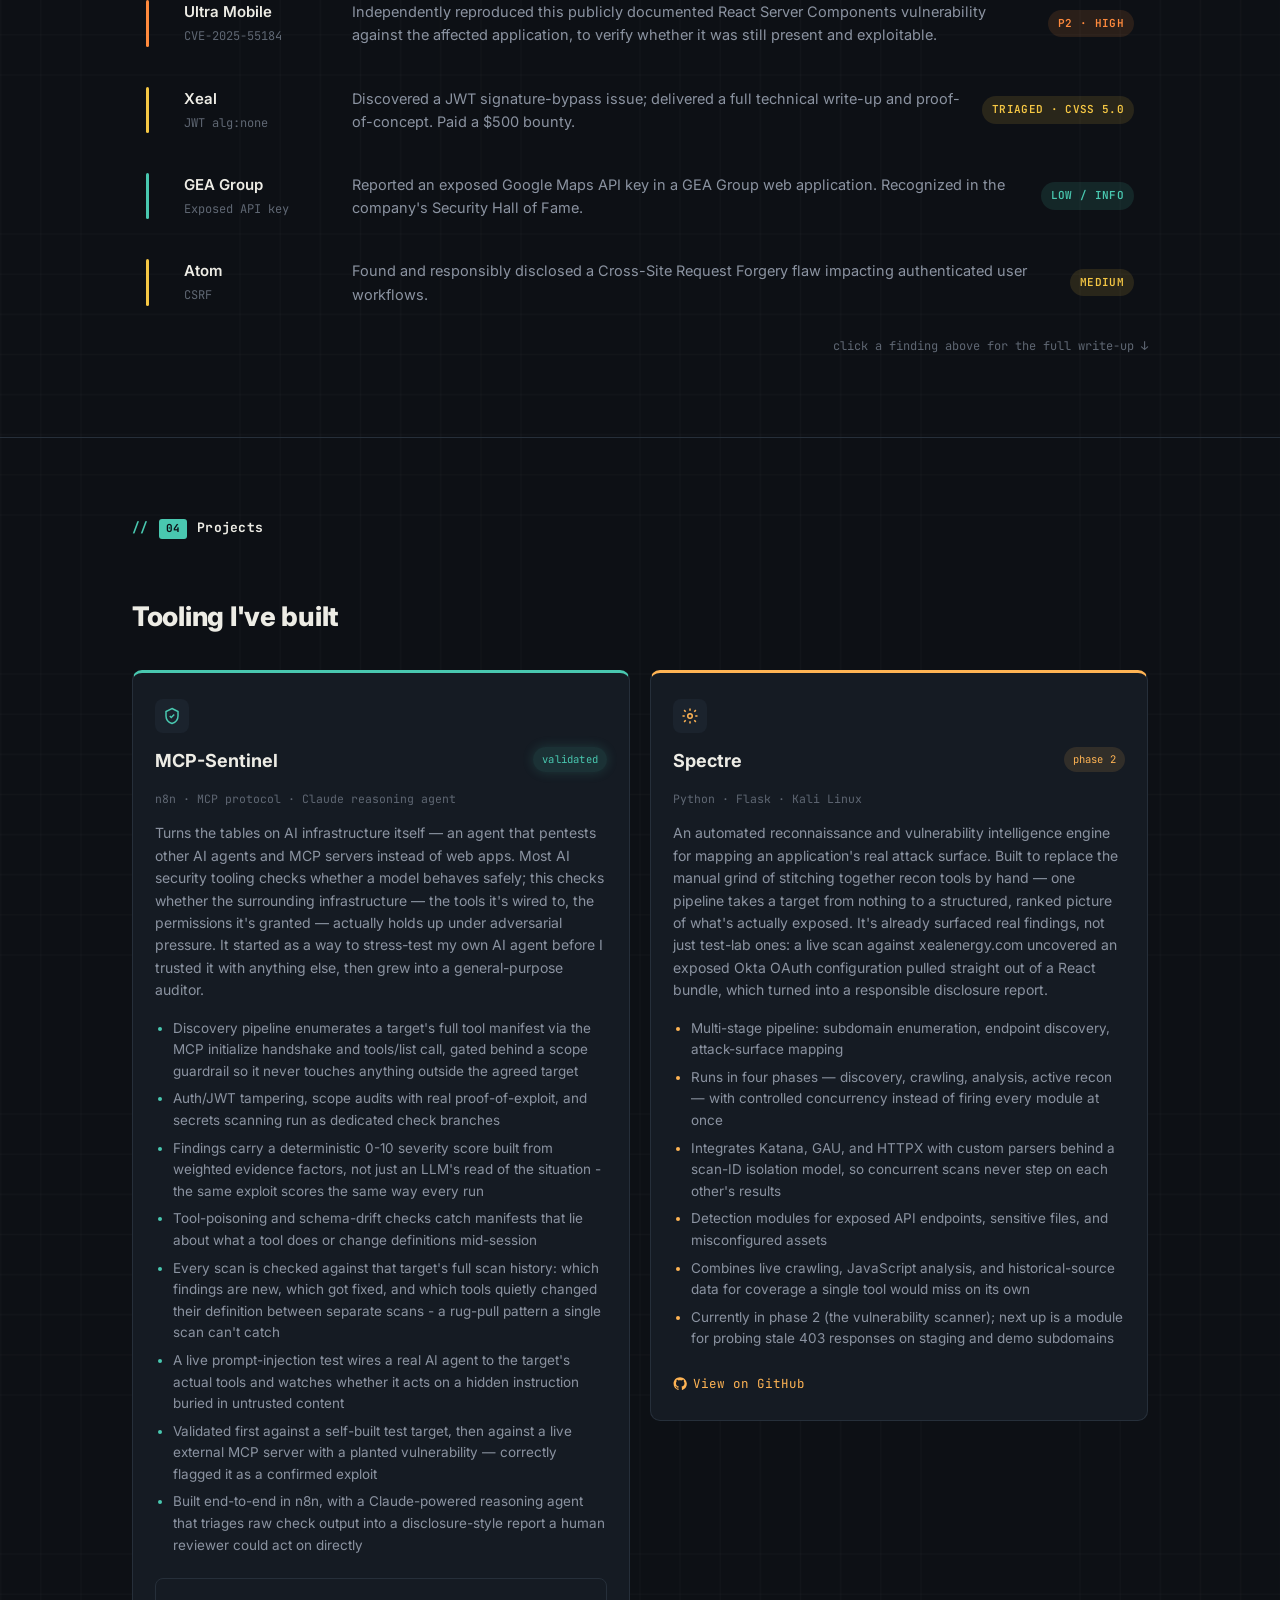
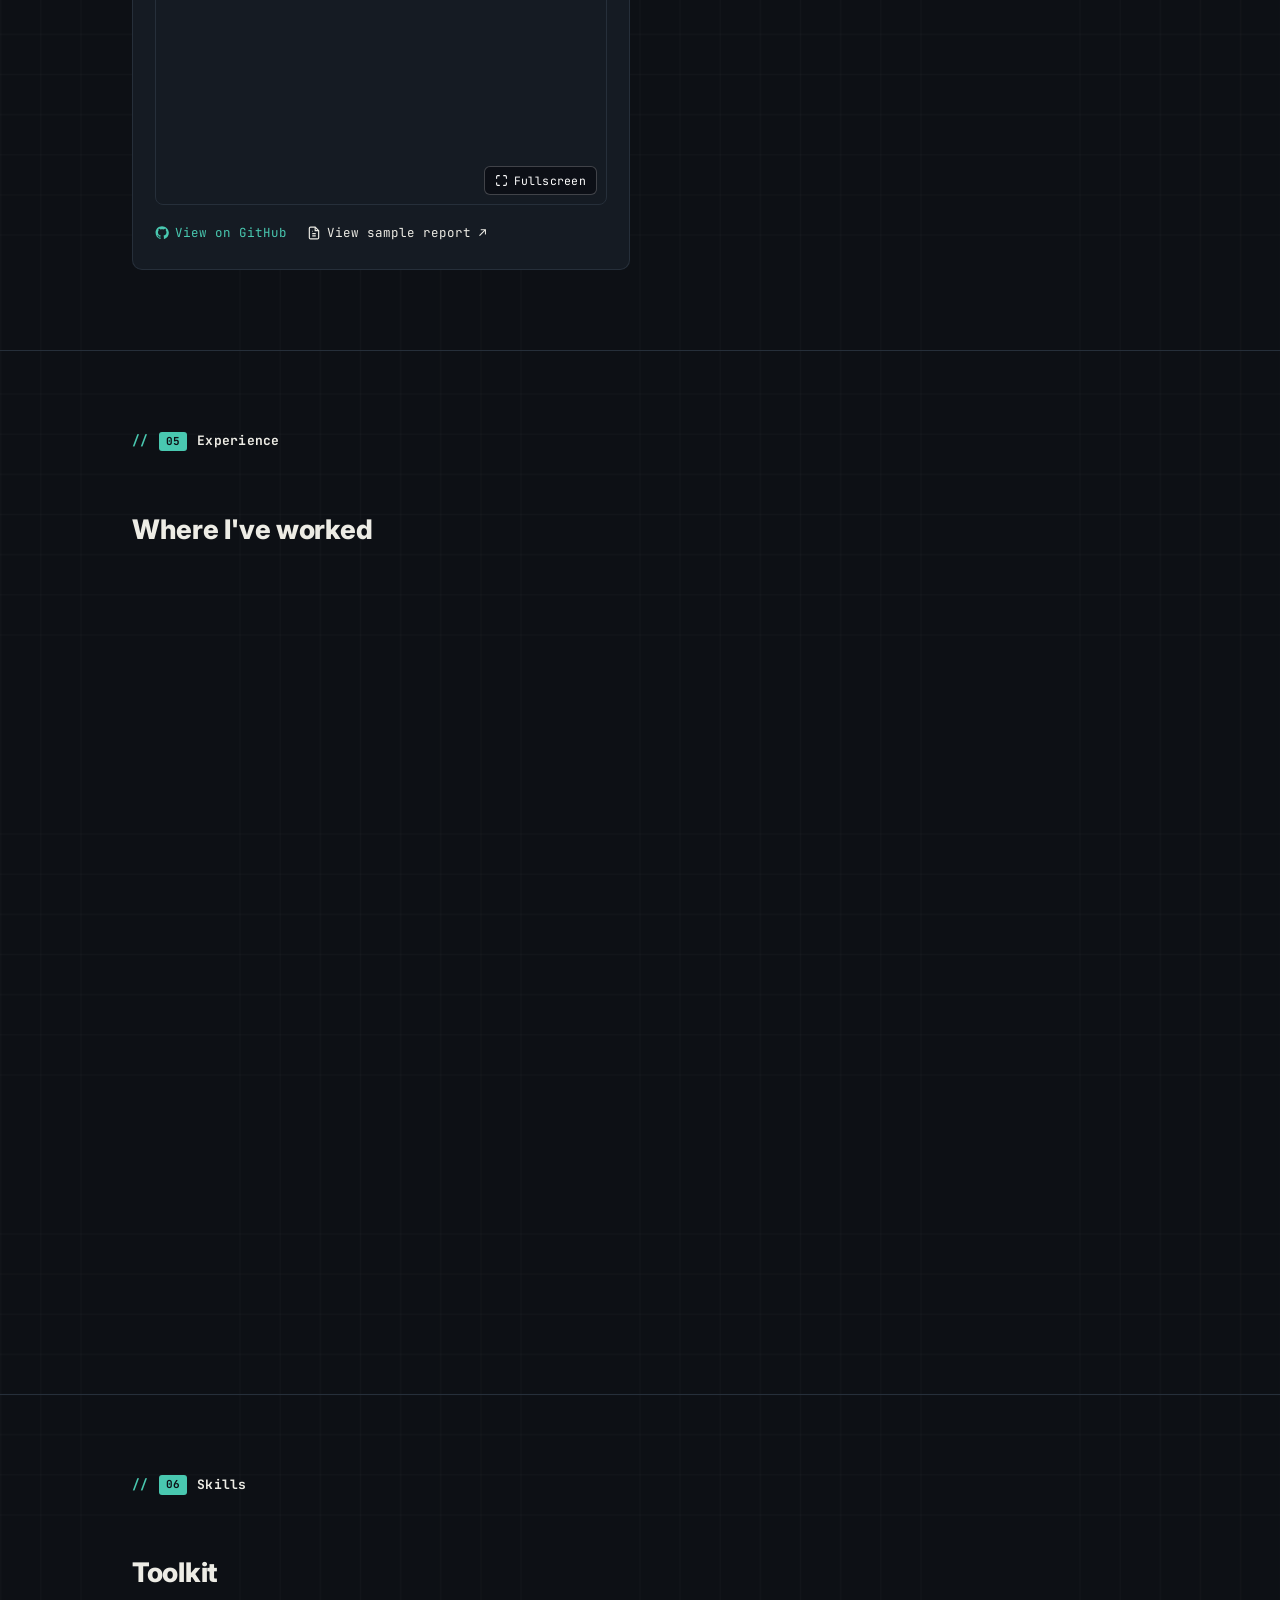
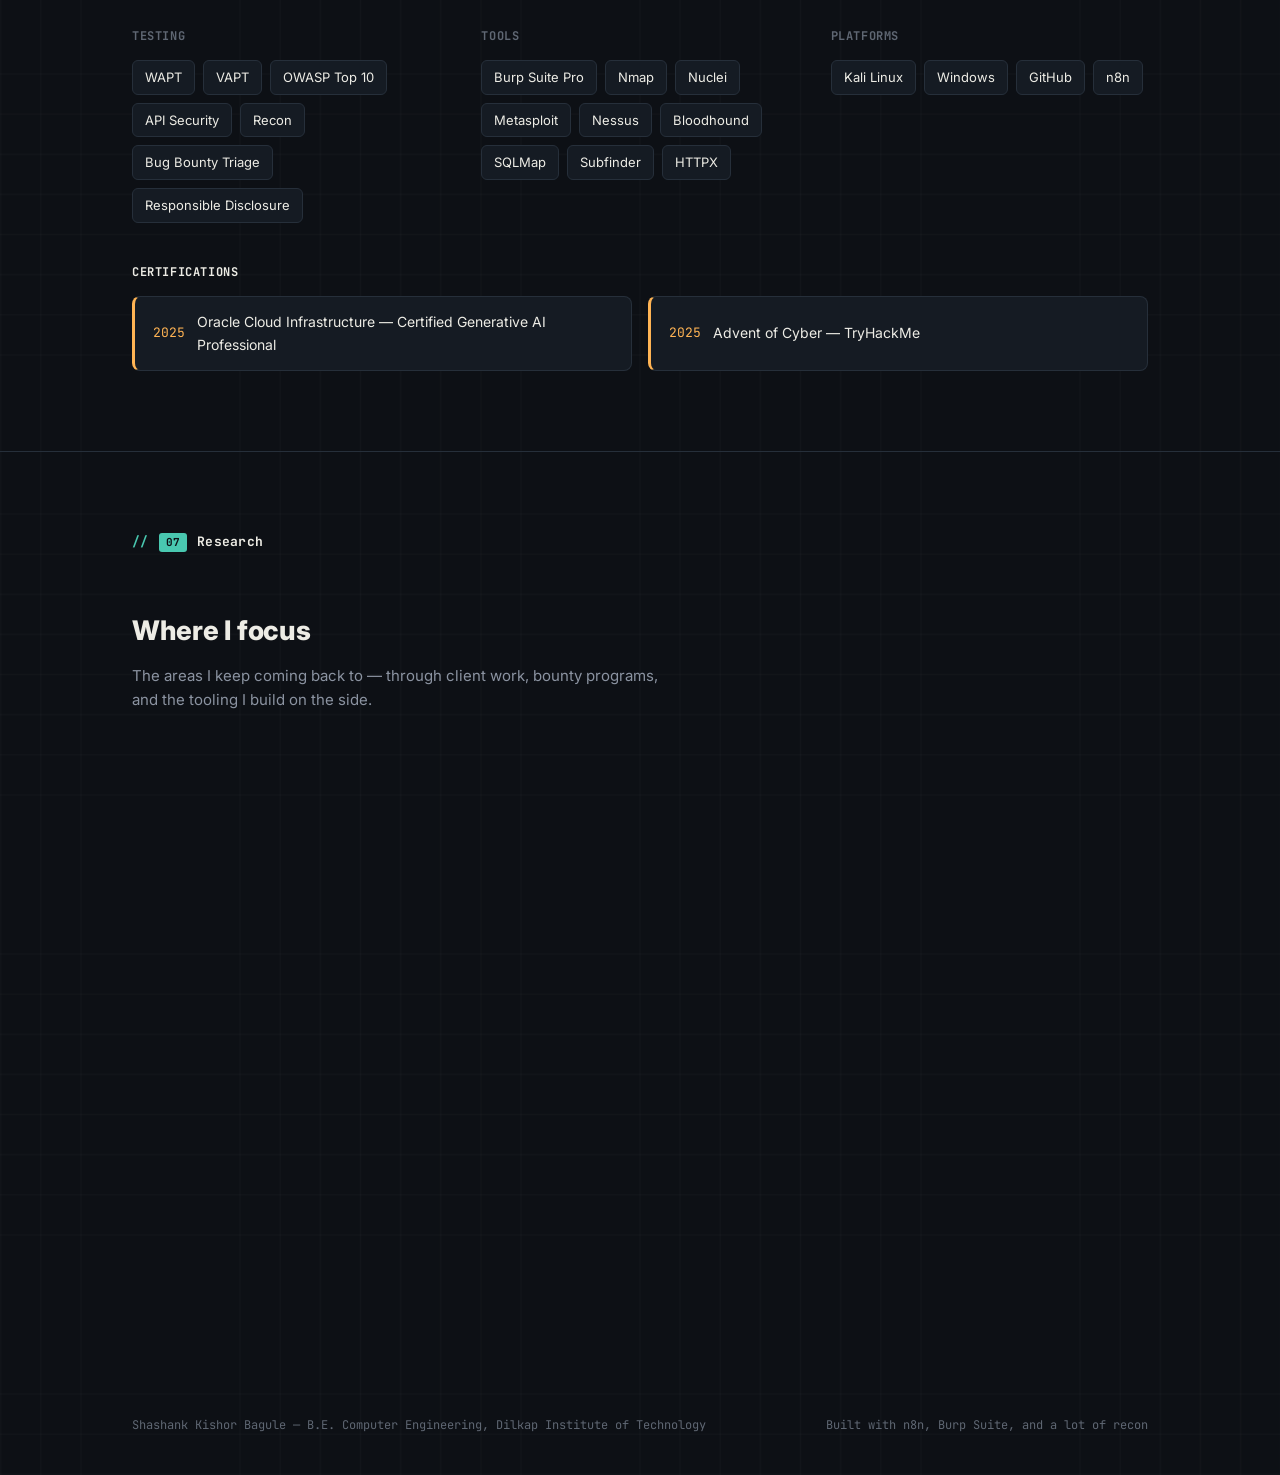
==== commit 35f50cb1: "Update employment duration for Security Researcher role" ====
--- a/index.html
+++ b/index.html
@@ -246,7 +246,7 @@
 </div>
 </div>
 <div class="xp-item">
-<div class="when">Independent</div>
+<div class="when">Independent Jan 2026- Jul </div>
 <div>
 <h3>Security Researcher</h3>
 <div class="org">Self-directed</div>
